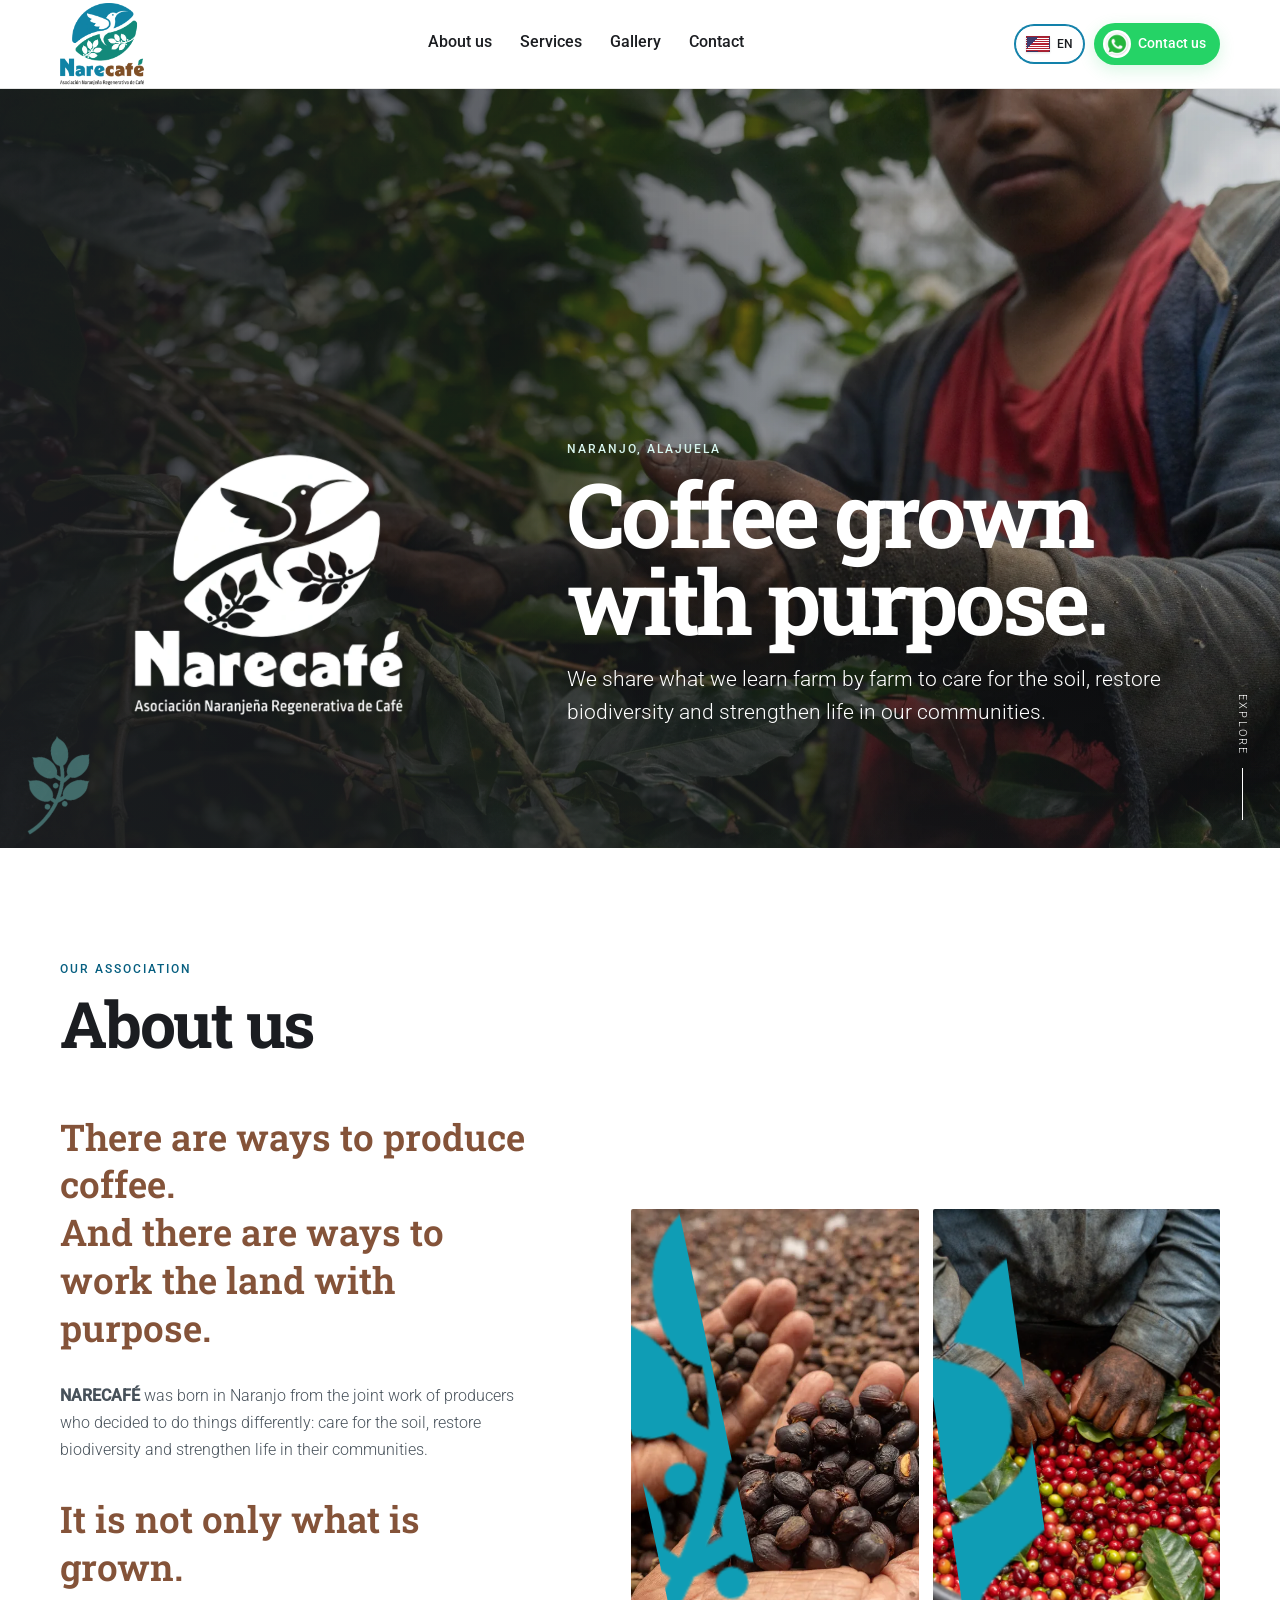
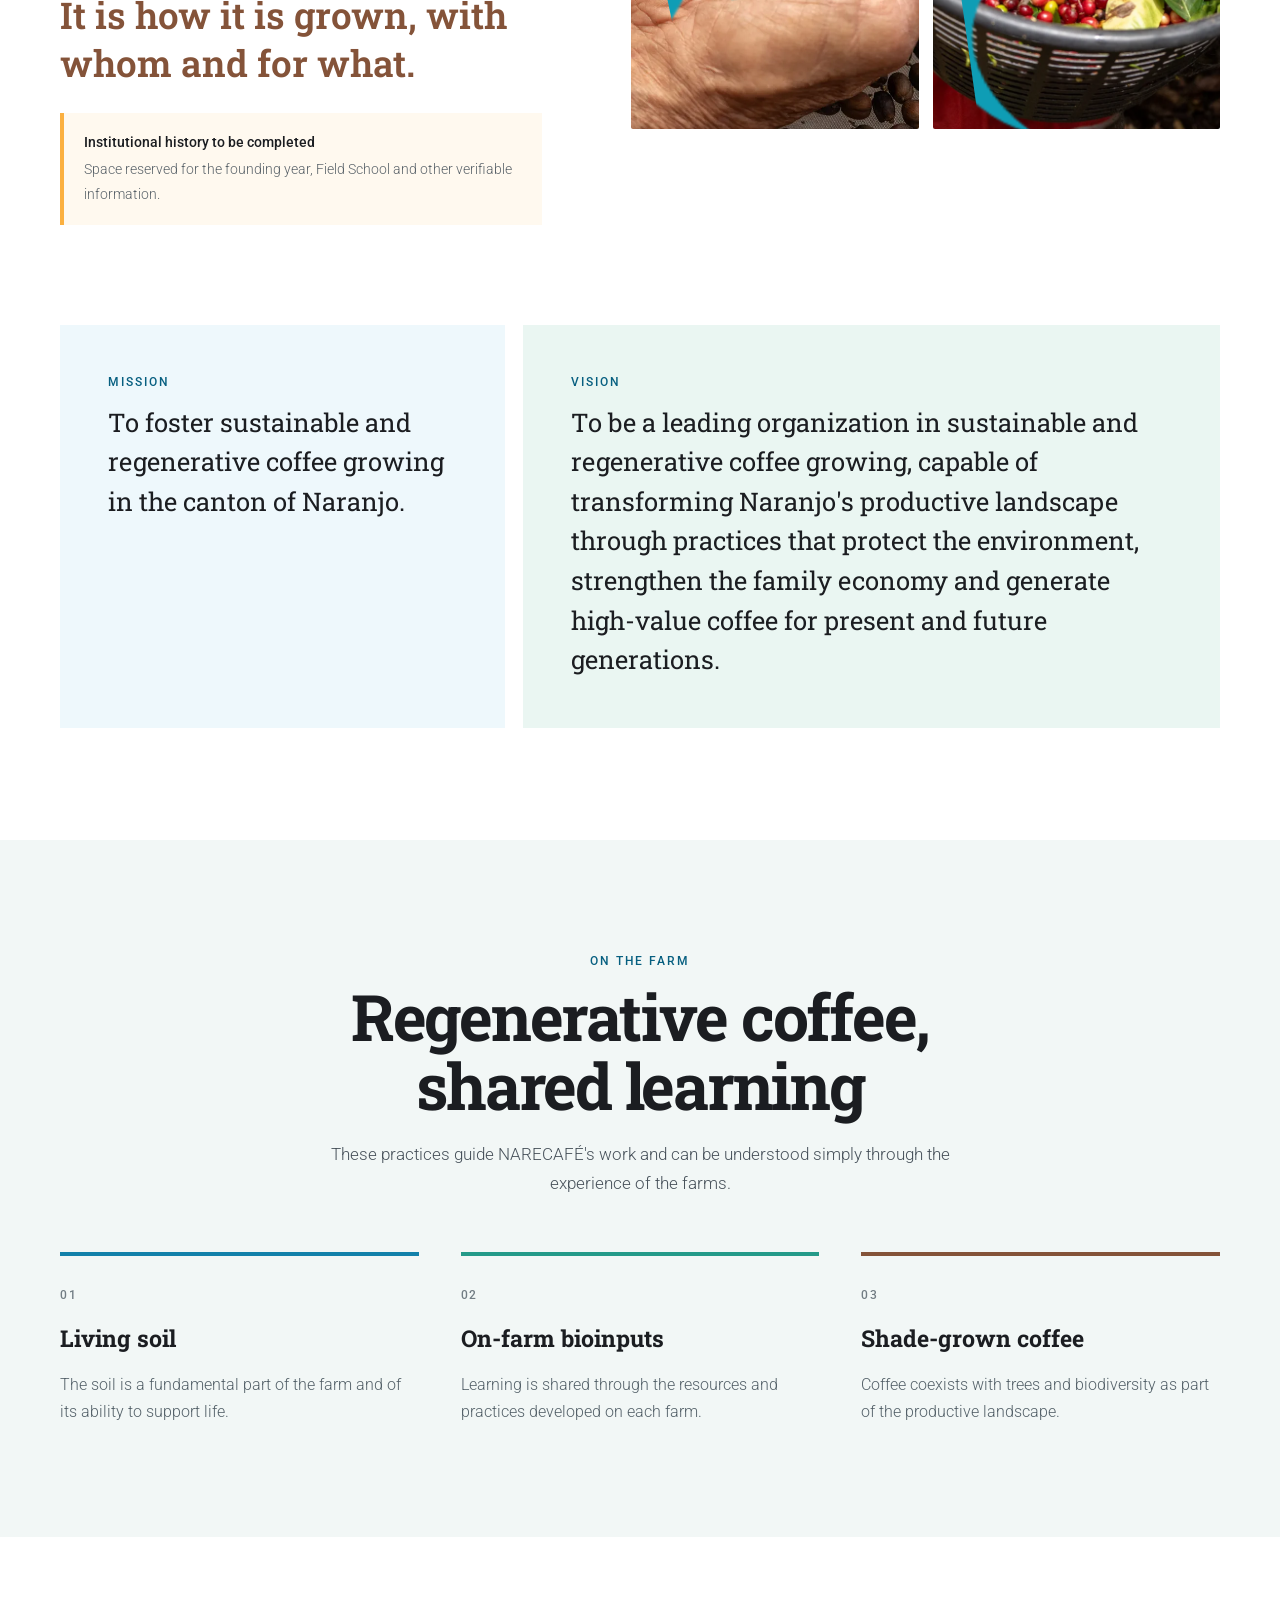
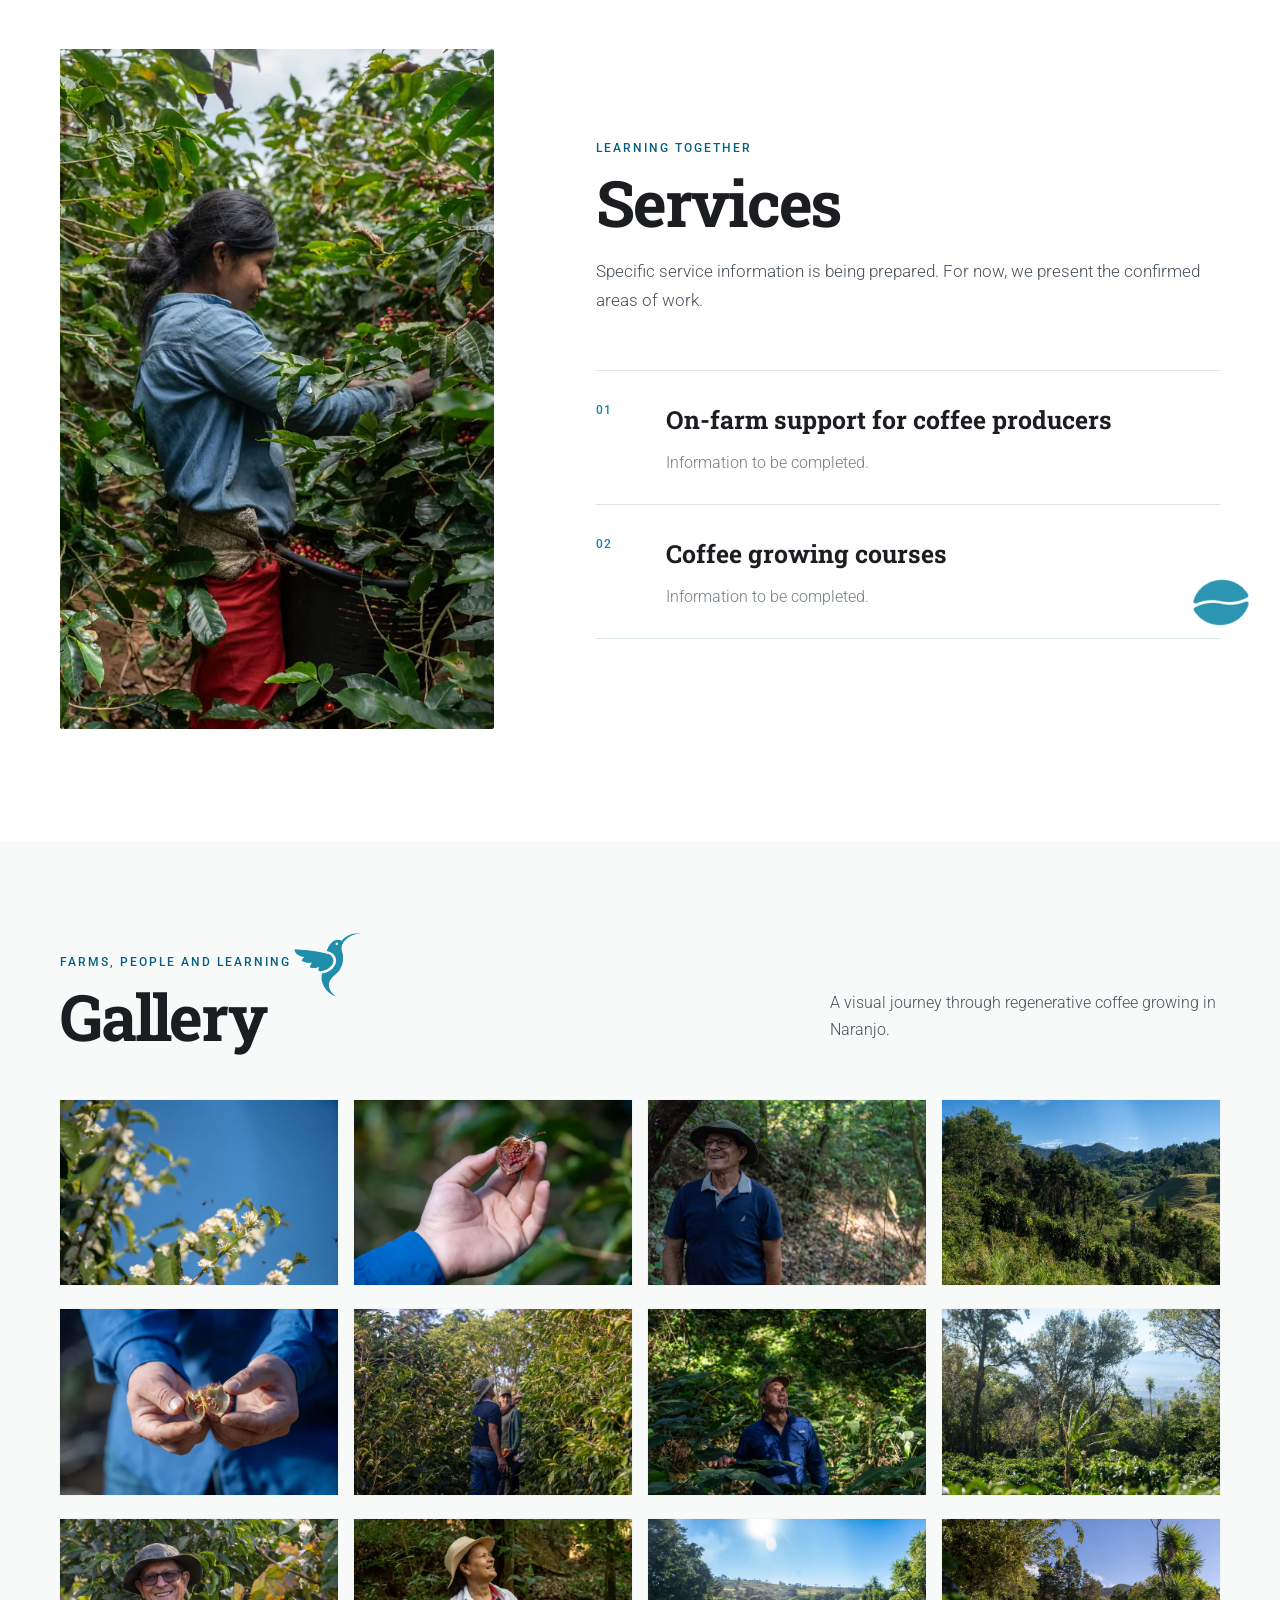
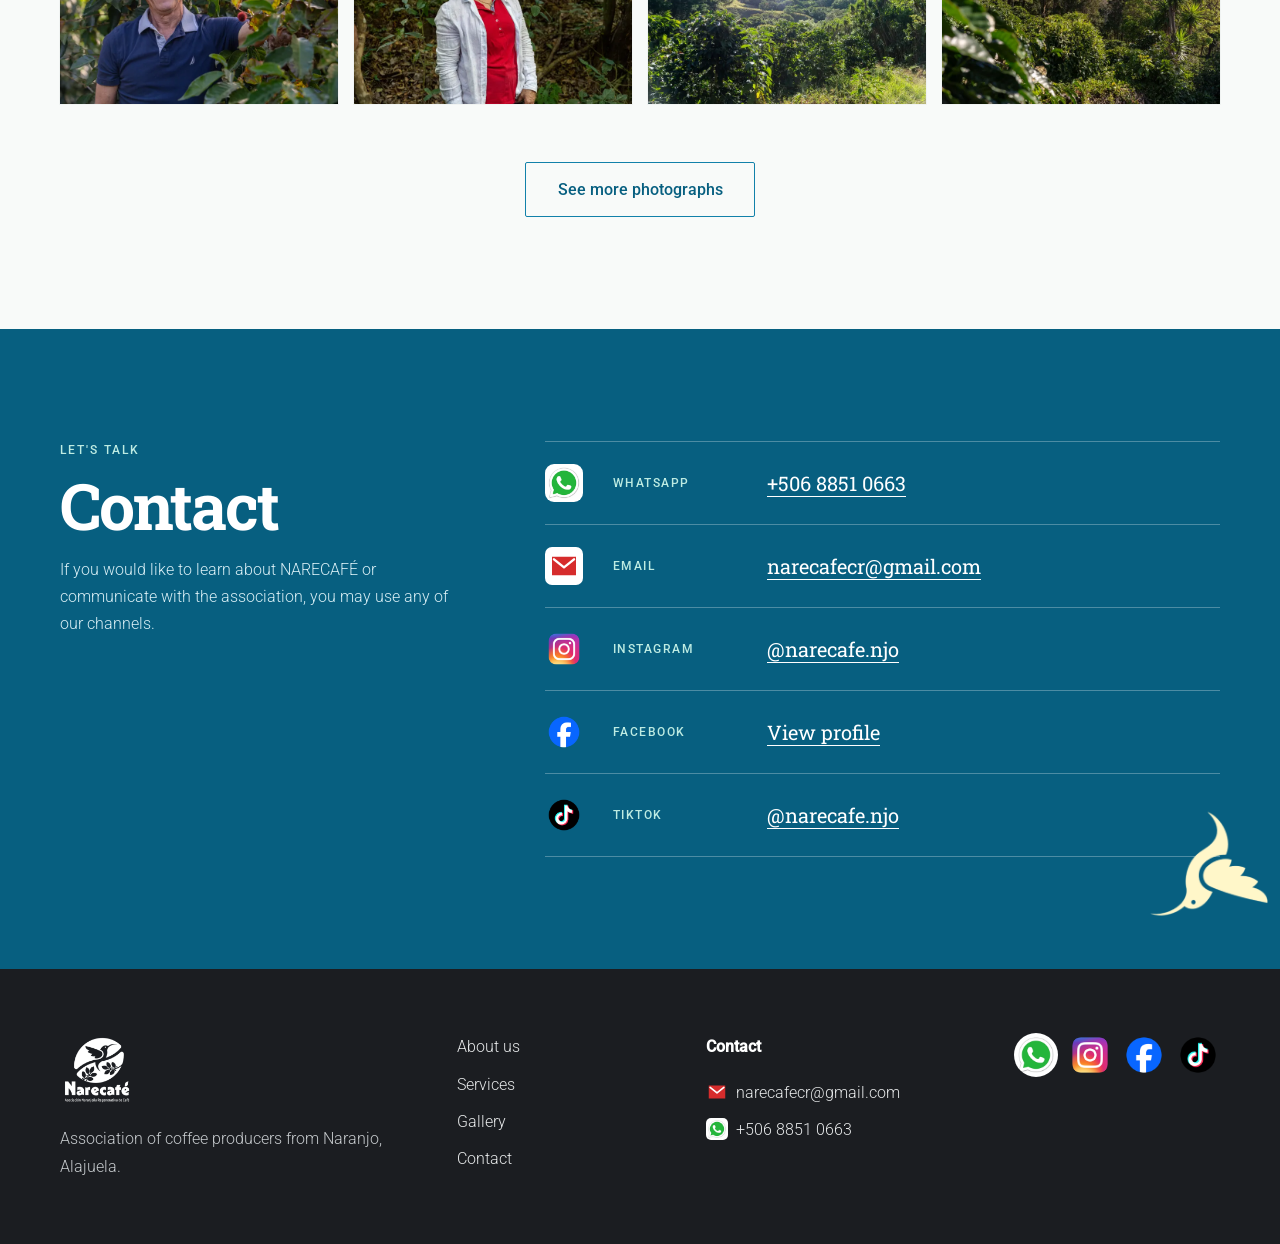
==== index.html @ b26a3c67 "Refine brand motifs and section alignment Co-authored-by: Copilot <223556219+Copilot@users.noreply.g" ====
<!doctype html>
<html lang="es">
<head>
  <meta charset="utf-8">
  <meta name="viewport" content="width=device-width, initial-scale=1">
  <title>NARECAFÉ: Caficultura Regenerativa</title>
  <meta name="description" content="NARECAFÉ reúne a productoras y productores de café de Naranjo para fomentar una caficultura sostenible y regenerativa.">
  <meta name="theme-color" content="#1281aa">
  <meta name="color-scheme" content="light">
  <link rel="canonical" href="https://narecafe.org/">
  <link rel="alternate" hreflang="es" href="https://narecafe.org/">
  <link rel="alternate" hreflang="en" href="https://narecafe.org/en/">
  <link rel="alternate" hreflang="x-default" href="https://narecafe.org/">
  <meta property="og:type" content="website">
  <meta property="og:locale" content="es_CR">
  <meta property="og:site_name" content="NARECAFÉ">
  <meta property="og:title" content="NARECAFÉ: Caficultura Regenerativa">
  <meta property="og:description" content="Asociación de productoras y productores de café de Naranjo, Alajuela.">
  <meta property="og:url" content="https://narecafe.org/">
  <meta property="og:image" content="https://narecafe.org/assets/images/logo-color.webp">
  <meta name="twitter:card" content="summary_large_image">
  <link rel="icon" type="image/webp" href="assets/icons/favicon.webp">
  <link rel="icon" type="image/png" href="assets/icons/favicon.png">
  <link rel="apple-touch-icon" href="assets/icons/apple-touch-icon.png">
  <link rel="stylesheet" href="index.css">
  <script>document.documentElement.classList.add('js');</script>
  <script src="index.js" defer></script>
</head>
<body>
  <a class="skip-link" href="#contenido">Saltar al contenido</a>

  <header class="site-header">
    <div class="container header-row">
      <a class="brand" href="#inicio" aria-label="NARECAFÉ, ir al inicio">
        <img src="assets/images/logo-color.webp" alt="NARECAFÉ" width="560" height="560">
      </a>

      <nav class="desktop-nav" aria-label="Navegación principal">
        <a href="#sobre-nosotros">Sobre nosotros</a>
        <a href="#servicios">Servicios</a>
        <a href="#galeria">Galería</a>
        <a href="#contacto">Contacto</a>
      </nav>

      <div class="header-actions">
        <button class="language-switch" id="language-toggle" type="button" aria-label="Cambiar a English">
          <span class="flag flag-cr" aria-hidden="true"></span>
          <span class="language-name">ES</span>
        </button>
        <a class="header-whatsapp" href="https://wa.me/50688510663" target="_blank" rel="noreferrer" aria-label="Contáctenos por WhatsApp">
          <img src="assets/icons/whatsapp_logo.png" alt="" width="128" height="128">
          <span>Contáctenos</span>
        </a>
      </div>

      <button class="menu-toggle" type="button" aria-expanded="false" aria-controls="mobile-menu" aria-label="Abrir menú">
        <span></span><span></span><span></span>
      </button>
    </div>
  </header>

  <div class="menu-backdrop" data-menu-close hidden></div>
  <aside class="mobile-menu" id="mobile-menu" aria-label="Menú móvil" aria-hidden="true">
    <div class="mobile-menu-head">
      <img src="assets/images/logo-color.webp" alt="NARECAFÉ" width="560" height="560">
      <button type="button" class="icon-button" data-menu-close aria-label="Cerrar menú">×</button>
    </div>
    <nav aria-label="Navegación móvil">
      <a href="#inicio">Inicio</a>
      <a href="#sobre-nosotros">Sobre nosotros</a>
      <a href="#servicios">Servicios</a>
      <a href="#galeria">Galería</a>
      <a href="#contacto">Contacto</a>
    </nav>
    <div class="mobile-languages">
      <p>Idioma</p>
      <a href="./" data-language="es" aria-current="page"><span class="flag flag-cr" aria-hidden="true"></span>Español</a>
      <a href="en/" data-language="en"><span class="flag flag-us" aria-hidden="true"></span>English</a>
    </div>
  </aside>

  <main id="contenido">
    <section class="hero" id="inicio" aria-labelledby="titulo-inicio">
      <img class="hero-photo" src="assets/images/hero.webp" alt="Personas reunidas alrededor de la cosecha de café en Naranjo" width="2000" height="1333" fetchpriority="high">
      <div class="hero-shade"></div>
      <img class="hero-motif hero-motif-left" src="assets/graphics/ramita.webp" alt="" aria-hidden="true">
      <div class="container hero-content">
        <img class="hero-logo reveal" src="assets/images/logo-mark.webp" alt="" width="560" height="560">
        <div class="hero-copy reveal reveal-delay">
          <p class="eyebrow">Naranjo, Alajuela</p>
          <h1 id="titulo-inicio">Caficultura con propósito.</h1>
          <p class="hero-lead">Compartimos aprendizajes finca por finca para cuidar el suelo, recuperar la biodiversidad y fortalecer la vida en nuestras comunidades.</p>
        </div>
      </div>
      <span class="scroll-cue" aria-hidden="true">Continúe</span>
    </section>

    <section class="section intro-section" id="sobre-nosotros" aria-labelledby="titulo-nosotros">
      <div class="container">
        <div class="section-heading reveal">
          <p class="eyebrow">Nuestra asociación</p>
          <h2 id="titulo-nosotros">Sobre nosotros</h2>
        </div>

        <div class="story-grid">
          <div class="story-copy reveal">
            <p class="statement">Hay formas de producir café.<br>Y hay formas de trabajar la tierra con propósito.</p>
            <p><strong>NARECAFÉ</strong> nace en Naranjo, desde el trabajo conjunto de productores que decidieron hacer las cosas diferente: cuidar el suelo, recuperar la biodiversidad y fortalecer la vida en sus comunidades.</p>
            <p class="statement statement-small">No es solo lo que se cultiva.<br>Es cómo se cultiva, con quién y para qué.</p>
            <div class="prototype-note">
              <strong>Historia institucional por completar</strong>
              <span>Espacio reservado para el año de creación, la Escuela de Campo y otros datos verificables.</span>
            </div>
          </div>

          <div class="story-images reveal">
            <figure class="section-photo">
              <img src="assets/images/sobre-nosotros.webp" alt="Fincas cafetaleras entre el paisaje verde de Naranjo" width="1200" height="800" loading="lazy">
              <img class="story-motif story-motif-ramita" src="assets/graphics/ramita.webp" alt="" aria-hidden="true">
            </figure>
            <figure class="section-photo story-photo-secondary">
              <img src="assets/images/sobre-nosotros-604.webp" alt="Paisaje cafetalero y comunidad de Naranjo" width="1600" height="1067" loading="lazy">
              <img class="story-motif story-motif-hummingbird" src="assets/graphics/colibri.webp" alt="" aria-hidden="true">
            </figure>
          </div>
        </div>

        <div class="purpose-grid">
          <article class="purpose-card reveal">
            <p class="eyebrow">Misión</p>
            <h3>Fomentar una caficultura sostenible y regenerativa en el cantón de Naranjo.</h3>
          </article>
          <article class="purpose-card purpose-card-green reveal reveal-delay">
            <p class="eyebrow">Visión</p>
            <h3>Ser una organización líder en la caficultura sostenible y regenerativa, capaz de transformar el paisaje productivo de Naranjo mediante prácticas que protejan el ambiente, fortalezcan la economía familiar y generen un café de alto valor para las generaciones presentes y futuras.</h3>
          </article>
        </div>
      </div>
    </section>

    <section class="practices section" aria-labelledby="titulo-practicas">
      <div class="container">
        <div class="section-heading centered reveal">
          <p class="eyebrow">En la finca</p>
          <h2 id="titulo-practicas">Café regenerativo, aprendizaje compartido</h2>
          <p>Estas prácticas orientan el trabajo de NARECAFÉ y pueden conocerse con sencillez, desde la experiencia de las fincas.</p>
        </div>
        <div class="practice-grid">
          <article class="practice reveal">
            <span class="practice-number">01</span>
            <h3>Suelo vivo</h3>
            <p>El suelo es parte fundamental de la finca y de su capacidad para sostener vida.</p>
          </article>
          <article class="practice reveal reveal-delay">
            <span class="practice-number">02</span>
            <h3>Bioinsumos de la finca</h3>
            <p>El aprendizaje se comparte desde los recursos y las prácticas que se construyen en cada finca.</p>
          </article>
          <article class="practice reveal reveal-delay-2">
            <span class="practice-number">03</span>
            <h3>Café bajo sombra</h3>
            <p>El café convive con árboles y biodiversidad como parte del paisaje productivo.</p>
          </article>
        </div>
      </div>
    </section>

    <section class="section services-section" id="servicios" aria-labelledby="titulo-servicios">
      <div class="container services-grid">
        <figure class="section-photo services-photo reveal">
          <img src="assets/images/servicios.webp" alt="Productores trabajando y aprendiendo en una finca de café" width="1200" height="1600" loading="lazy">
        </figure>

        <div class="services-content">
          <div class="section-heading reveal">
            <p class="eyebrow">Aprendizaje en comunidad</p>
            <h2 id="titulo-servicios">Servicios</h2>
            <p>Los contenidos específicos están en preparación. Por ahora presentamos las áreas confirmadas de trabajo.</p>
          </div>
          <div class="service-list">
            <article class="service reveal">
              <span>01</span>
              <div>
                <h3>Acompañamiento al productor en la finca</h3>
                <p>Información por completar.</p>
              </div>
            </article>
            <article class="service reveal reveal-delay">
              <span>02</span>
              <div>
                <h3>Cursos de caficultura</h3>
                <p>Información por completar.</p>
              </div>
              <img class="service-motif" src="assets/graphics/grano_cafe.webp" alt="" aria-hidden="true">
            </article>
          </div>
        </div>
      </div>
    </section>

    <section class="section gallery-section" id="galeria" aria-labelledby="titulo-galeria">
      <div class="container">
        <div class="gallery-heading reveal">
          <div>
            <img class="gallery-motif" src="assets/graphics/colibri.webp" alt="" aria-hidden="true">
            <p class="eyebrow">Fincas, personas y aprendizajes</p>
            <h2 id="titulo-galeria">Galería</h2>
          </div>
          <p>Un recorrido visual por la caficultura regenerativa de Naranjo.</p>
        </div>
        <ul class="gallery-grid" id="gallery-grid" aria-live="polite"></ul>
        <div class="gallery-actions">
          <button class="secondary-button" id="gallery-more" type="button" aria-expanded="false">Ver más fotografías</button>
        </div>
      </div>
    </section>

    <section class="section contact-section" id="contacto" aria-labelledby="titulo-contacto">
      <div class="container contact-grid">
        <div class="contact-intro reveal">
          <p class="eyebrow">Conversamos</p>
          <h2 id="titulo-contacto">Contacto</h2>
          <p>Si desea conocer a NARECAFÉ o comunicarse con la asociación, puede usar cualquiera de nuestros canales.</p>
        </div>

        <ul class="contact-list reveal">
          <li><img class="contact-icon" src="assets/icons/whatsapp_logo.png" alt="" width="128" height="128"><span>WhatsApp</span><a href="https://wa.me/50688510663" target="_blank" rel="noreferrer">+506 8851 0663</a></li>
          <li><svg class="contact-icon mail-icon" viewBox="0 0 24 24" aria-hidden="true"><path d="M3 5h18v14H3z" fill="#d62c2c"/><path d="m4.5 7 7.5 6 7.5-6" fill="none" stroke="#fff" stroke-width="1.8" stroke-linecap="round" stroke-linejoin="round"/></svg><span>Correo</span><a href="mailto:narecafecr@gmail.com">narecafecr@gmail.com</a></li>
          <li><img class="contact-icon" src="assets/icons/instagram_logo.png" alt="" width="128" height="128"><span>Instagram</span><a href="https://instagram.com/narecafe.njo" target="_blank" rel="noreferrer">@narecafe.njo</a></li>
          <li><img class="contact-icon" src="assets/icons/facebook_logo.png" alt="" width="128" height="128"><span>Facebook</span><a href="https://www.facebook.com/profile.php?id=61596400772446" target="_blank" rel="noreferrer">Ver perfil</a></li>
          <li><img class="contact-icon" src="assets/icons/tiktok_logo.png" alt="" width="128" height="128"><span>TikTok</span><a href="https://www.tiktok.com/@narecafe.njo" target="_blank" rel="noreferrer">@narecafe.njo</a></li>
          <img class="contact-motif" src="assets/graphics/colibri.webp" alt="" aria-hidden="true">
        </ul>
      </div>
    </section>
  </main>

  <footer class="site-footer">
    <div class="container footer-grid">
      <div class="footer-brand">
        <img src="assets/images/logo-mark.webp" alt="NARECAFÉ" width="560" height="560" loading="lazy">
        <p>Asociación de productoras y productores de café de Naranjo, Alajuela.</p>
      </div>
      <nav aria-label="Navegación del pie">
        <a href="#sobre-nosotros">Sobre nosotros</a>
        <a href="#servicios">Servicios</a>
        <a href="#galeria">Galería</a>
        <a href="#contacto">Contacto</a>
      </nav>
      <div class="footer-contact">
        <p><strong>Contacto</strong></p>
        <a href="mailto:narecafecr@gmail.com"><svg class="footer-mail-icon" viewBox="0 0 24 24" aria-hidden="true"><path d="M3 5h18v14H3z" fill="#d62c2c"/><path d="m4.5 7 7.5 6 7.5-6" fill="none" stroke="#fff" stroke-width="1.8" stroke-linecap="round" stroke-linejoin="round"/></svg>narecafecr@gmail.com</a>
        <a href="https://wa.me/50688510663" target="_blank" rel="noreferrer"><img class="footer-contact-icon" src="assets/icons/whatsapp_logo.png" alt="">+506 8851 0663</a>
      </div>
      <div class="social-links">
        <a href="https://wa.me/50688510663" target="_blank" rel="noreferrer" aria-label="WhatsApp"><img src="assets/icons/whatsapp_logo.png" alt=""></a>
        <a href="https://instagram.com/narecafe.njo" target="_blank" rel="noreferrer" aria-label="Instagram"><img src="assets/icons/instagram_logo.png" alt=""></a>
        <a href="https://www.facebook.com/profile.php?id=61596400772446" target="_blank" rel="noreferrer" aria-label="Facebook"><img src="assets/icons/facebook_logo.png" alt=""></a>
        <a href="https://www.tiktok.com/@narecafe.njo" target="_blank" rel="noreferrer" aria-label="TikTok"><img src="assets/icons/tiktok_logo.png" alt=""></a>
      </div>
    </div>
  </footer>

  <dialog class="image-dialog" id="image-dialog" aria-label="Detalle de la imagen">
    <div class="dialog-shell">
      <div class="dialog-toolbar">
        <p id="image-counter" aria-live="polite"></p>
        <button class="dialog-close" type="button" data-dialog-close>Volver a la galería <span aria-hidden="true">×</span></button>
      </div>
      <div class="dialog-stage">
        <button class="dialog-arrow" type="button" data-previous aria-label="Imagen anterior">‹</button>
        <img id="dialog-image" src="assets/images/foto-01.webp" alt="">
        <button class="dialog-arrow" type="button" data-next aria-label="Imagen siguiente">›</button>
      </div>
      <div class="dialog-thumbnails" id="dialog-thumbnails"></div>
    </div>
  </dialog>
</body>
</html>
---- index.css ----
@font-face {
  font-family: "Roboto";
  src: url("assets/fonts/Roboto-Light.ttf") format("truetype");
  font-style: normal;
  font-weight: 300;
  font-display: swap;
}

@font-face {
  font-family: "Roboto";
  src: url("assets/fonts/Roboto-Regular.ttf") format("truetype");
  font-style: normal;
  font-weight: 400;
  font-display: swap;
}

@font-face {
  font-family: "Roboto";
  src: url("assets/fonts/Roboto-Medium.ttf") format("truetype");
  font-style: normal;
  font-weight: 500;
  font-display: swap;
}

@font-face {
  font-family: "Roboto Slab";
  src: url("assets/fonts/RobotoSlab-Regular.ttf") format("truetype");
  font-style: normal;
  font-weight: 400;
  font-display: swap;
}

@font-face {
  font-family: "Roboto Slab";
  src: url("assets/fonts/RobotoSlab-SemiBold.ttf") format("truetype");
  font-style: normal;
  font-weight: 600;
  font-display: swap;
}

@font-face {
  font-family: "Roboto Slab";
  src: url("assets/fonts/RobotoSlab-Bold.ttf") format("truetype");
  font-style: normal;
  font-weight: 700;
  font-display: swap;
}

:root {
  --blue: #1281aa;
  --blue-dark: #075f80;
  --green: #249a89;
  --yellow: #fbb040;
  --brown: #845339;
  --ink: #1b1d21;
  --muted: #727d84;
  --paper: #fff;
  --soft: #f2f7f6;
  --line: #dbe5e4;
  --container: min(1160px, calc(100% - 40px));
  --serif: "Roboto Slab", Georgia, serif;
  --sans: "Roboto", Arial, sans-serif;
  --shadow: 0 18px 50px rgb(27 29 33 / 0.12);
}

*,
*::before,
*::after {
  box-sizing: border-box;
}

html {
  scroll-behavior: smooth;
  scroll-padding-top: 88px;
}

body {
  margin: 0;
  padding-top: 88px;
  color: var(--ink);
  background: var(--paper);
  font-family: var(--sans);
  font-size: 1rem;
  font-weight: 300;
  line-height: 1.7;
  -webkit-font-smoothing: antialiased;
}

body.menu-open,
body.dialog-open {
  overflow: hidden;
}

img {
  display: block;
  max-width: 100%;
}

button,
a {
  -webkit-tap-highlight-color: transparent;
}

a {
  color: inherit;
  text-decoration-thickness: 1px;
  text-underline-offset: 0.25em;
}

button {
  color: inherit;
  font: inherit;
}

button,
[role="button"],
a {
  touch-action: manipulation;
}

:focus-visible {
  outline: 3px solid var(--yellow);
  outline-offset: 4px;
}

[hidden] {
  display: none !important;
}

.container {
  width: var(--container);
  margin-inline: auto;
}

.skip-link {
  position: fixed;
  top: 12px;
  left: 12px;
  z-index: 100;
  padding: 10px 16px;
  color: #fff;
  background: var(--ink);
  transform: translateY(-180%);
  transition: transform 160ms ease;
}

.skip-link:focus {
  transform: translateY(0);
}

.site-header {
  position: fixed;
  top: 0;
  right: 0;
  left: 0;
  z-index: 20;
  border-bottom: 1px solid rgb(27 29 33 / 0.08);
  background: rgb(255 255 255 / 0.96);
  transition: transform 260ms cubic-bezier(0.22, 1, 0.36, 1), box-shadow 260ms ease;
}

.site-header.header-hidden {
  transform: translateY(-105%);
}

.header-row {
  display: grid;
  grid-template-columns: 96px minmax(0, 1fr) auto;
  min-height: 88px;
  align-items: center;
}

.header-actions {
  display: flex;
  align-items: center;
  justify-self: end;
  gap: 10px;
}

.header-whatsapp {
  display: inline-flex;
  min-height: 42px;
  padding: 7px 14px 7px 9px;
  border-radius: 999px;
  align-items: center;
  gap: 7px;
  color: #fff;
  background: #25d366;
  font-size: 0.86rem;
  font-weight: 500;
  line-height: 1;
  text-decoration: none;
  box-shadow: 0 5px 16px rgb(37 211 102 / 0.18);
  transition: background 180ms ease, transform 180ms ease;
}

.header-whatsapp img {
  width: 28px;
  height: 28px;
  border-radius: 50%;
  object-fit: contain;
}

.brand {
  display: inline-flex;
  flex: 0 0 auto;
  align-items: center;
}

.brand img {
  width: 84px;
  height: 84px;
  object-fit: contain;
}

.desktop-nav {
  display: flex;
  justify-self: center;
  align-items: center;
  gap: 28px;
}

.desktop-nav a {
  font-weight: 500;
  text-decoration: none;
}

.desktop-nav a::after {
  display: block;
  width: 0;
  height: 2px;
  margin-top: 2px;
  background: var(--green);
  content: "";
  transition: width 180ms ease;
}

.language-switch {
  position: relative;
  justify-self: end;
  display: inline-flex;
  min-height: 38px;
  padding: 6px 10px;
  border: 1px solid var(--line);
  border-color: var(--blue);
  border-radius: 999px;
  align-items: center;
  gap: 7px;
  background: #fff;
  font-size: 0.78rem;
  font-weight: 500;
  cursor: pointer;
  box-shadow: 0 0 0 1px var(--blue);
}

.flag {
  display: inline-block;
  width: 24px;
  height: 16px;
  flex: 0 0 auto;
  border: 1px solid rgb(27 29 33 / 0.12);
  box-shadow: 0 1px 2px rgb(27 29 33 / 0.12);
}

.flag-cr {
  background:
    linear-gradient(to bottom,
      #002b7f 0 16.66%,
      #fff 16.66% 33.32%,
      #ce1126 33.32% 66.65%,
      #fff 66.65% 83.32%,
      #002b7f 83.32% 100%);
}

.flag-us {
  background:
    linear-gradient(135deg, #3c3b6e 0 32%, transparent 32%),
    repeating-linear-gradient(to bottom,
      #b22234 0 7.69%,
      #fff 7.69% 15.38%);
}

.menu-toggle {
  display: none;
  width: 46px;
  height: 42px;
  padding: 10px;
  border: 0;
  background: transparent;
  cursor: pointer;
}

.menu-toggle span {
  display: block;
  height: 2px;
  margin: 5px 0;
  background: var(--ink);
}

.menu-backdrop {
  position: fixed;
  z-index: 39;
  inset: 0;
  background: rgb(27 29 33 / 0.5);
}

.mobile-menu {
  position: fixed;
  z-index: 40;
  top: 0;
  right: 0;
  width: min(88vw, 390px);
  height: 100dvh;
  padding: 24px;
  background: #fff;
  box-shadow: -20px 0 50px rgb(27 29 33 / 0.2);
  overflow-y: auto;
  visibility: hidden;
  transform: translateX(105%);
  transition: transform 220ms ease, visibility 220ms;
}

.mobile-menu.open {
  visibility: visible;
  transform: translateX(0);
}

.mobile-menu-head {
  display: flex;
  align-items: center;
  justify-content: space-between;
}

.mobile-menu-head img {
  width: 56px;
  height: 56px;
}

.icon-button {
  width: 44px;
  height: 44px;
  border: 1px solid var(--line);
  border-radius: 50%;
  background: #fff;
  font-size: 1.8rem;
  line-height: 1;
  cursor: pointer;
}

.mobile-menu nav {
  display: grid;
  margin: 44px 0 36px;
}

.mobile-menu nav a {
  padding: 15px 0;
  border-bottom: 1px solid var(--line);
  font-family: var(--serif);
  font-size: 1.25rem;
  font-weight: 600;
  text-decoration: none;
}

.mobile-languages {
  display: grid;
  gap: 12px;
}

.mobile-languages p {
  margin: 0;
  color: var(--muted);
  font-size: 0.8rem;
  font-weight: 500;
  letter-spacing: 0.13em;
  text-transform: uppercase;
}

.mobile-languages a {
  display: flex;
  align-items: center;
  gap: 10px;
  text-decoration: none;
}

.hero {
  position: relative;
  display: grid;
  min-height: min(760px, calc(100svh - 88px));
  align-items: end;
  isolation: isolate;
  overflow: hidden;
  background: var(--ink);
}

.hero-photo,
.hero-shade {
  position: absolute;
  z-index: -2;
  inset: 0;
  width: 100%;
  height: 100%;
}

.hero-photo {
  object-fit: cover;
  object-position: 52% 46%;
  transform: scale(1.02);
  animation: hero-settle 900ms ease-out forwards;
}

.hero-shade {
  z-index: -1;
  background:
    linear-gradient(90deg, rgb(27 29 33 / 0.88) 0%, rgb(27 29 33 / 0.56) 47%, rgb(27 29 33 / 0.12) 100%),
    linear-gradient(0deg, rgb(27 29 33 / 0.52), transparent 42%);
}

.hero-motif {
  position: absolute;
  z-index: 1;
  width: clamp(54px, 6vw, 92px);
  height: auto;
  opacity: 0.42;
  pointer-events: none;
  filter: brightness(0) saturate(100%) invert(86%) sepia(18%) saturate(842%)
    hue-rotate(121deg) brightness(92%) contrast(88%);
}

.hero-motif-left {
  bottom: 20px;
  left: 18px;
  transform: rotate(-12deg);
}

.hero-content {
  display: grid;
  grid-template-columns: minmax(260px, 0.78fr) minmax(0, 1.22fr);
  padding-block: 110px;
  align-items: center;
  gap: clamp(42px, 7vw, 90px);
  color: #fff;
}

.hero-logo {
  width: clamp(260px, 24vw, 360px);
  height: clamp(260px, 24vw, 360px);
  object-fit: contain;
  justify-self: center;
  aspect-ratio: 1;
  filter: drop-shadow(0 7px 18px rgb(0 0 0 / 0.18));
}

.hero-copy {
  max-width: 720px;
  justify-self: end;
}

.hero h1 {
  max-width: 780px;
  margin: 10px 0 18px;
  font-family: var(--serif);
  font-size: clamp(3rem, 7vw, 6.4rem);
  line-height: 0.98;
  letter-spacing: -0.045em;
}

.hero-lead {
  max-width: 680px;
  margin: 0;
  font-size: clamp(1.05rem, 2vw, 1.32rem);
  line-height: 1.55;
}

.eyebrow {
  margin: 0 0 12px;
  color: var(--blue-dark);
  font-size: 0.78rem;
  font-weight: 500;
  letter-spacing: 0.16em;
  line-height: 1.4;
  text-transform: uppercase;
}

.hero .eyebrow {
  color: #d8f5ef;
}

.scroll-cue {
  position: absolute;
  right: 28px;
  bottom: 28px;
  color: #fff;
  font-size: 0.7rem;
  letter-spacing: 0.2em;
  text-transform: uppercase;
  writing-mode: vertical-rl;
}

.scroll-cue::after {
  display: inline-block;
  width: 1px;
  height: 52px;
  margin-top: 12px;
  background: #fff;
  content: "";
}

.section {
  padding-block: 112px;
}

.intro-section,
.practices,
.gallery-section,
.contact-section {
  position: relative;
  isolation: isolate;
  overflow: hidden;
}

.section-heading {
  max-width: 780px;
  margin-bottom: 54px;
}

.section-heading.centered {
  margin-inline: auto;
  text-align: center;
}

.section-heading.centered > p:last-child {
  margin-inline: auto;
}

.section-heading h2,
.gallery-heading h2,
.contact-intro h2 {
  margin: 0;
  font-family: var(--serif);
  font-size: clamp(2.35rem, 5vw, 4.8rem);
  line-height: 1.08;
  letter-spacing: -0.035em;
}

.section-heading > p:last-child {
  max-width: 650px;
  margin: 20px 0 0;
  color: #47515a;
  font-size: 1.07rem;
}

.story-grid {
  display: grid;
  grid-template-columns: minmax(0, 0.9fr) minmax(0, 1.1fr);
  align-items: center;
  gap: clamp(44px, 7vw, 90px);
}

.story-images {
  display: grid;
  grid-template-columns: 1fr 1fr;
  gap: 14px;
  align-items: stretch;
}

.story-images .section-photo {
  height: 520px;
}

.story-images .section-photo img {
  min-height: 0;
  height: 100%;
  object-fit: cover;
}

.story-images .section-photo:first-child img {
  object-position: center;
}

.story-images .story-photo-secondary img {
  object-position: center 58%;
}

.story-images .section-photo {
  position: relative;
}

.story-motif {
  position: absolute;
  z-index: 2;
  width: 92px;
  height: auto;
  max-width: 32%;
  pointer-events: none;
  filter: brightness(0) saturate(100%) invert(48%) sepia(86%) saturate(640%)
    hue-rotate(145deg) brightness(86%) contrast(88%);
}

.story-motif-hummingbird {
  top: 10px;
  left: 12px;
  transform: rotate(-8deg);
}

.story-motif-ramita {
  bottom: 8px;
  left: 8px;
  width: 108px;
  transform: rotate(-12deg);
}

.story-copy > p {
  max-width: 600px;
  color: #47515a;
}

.statement {
  margin: 0 0 30px;
  color: var(--brown) !important;
  font-family: var(--serif);
  font-size: clamp(1.55rem, 3vw, 2.3rem);
  font-weight: 600;
  line-height: 1.3;
}

.statement-small {
  margin: 32px 0 26px;
}

.prototype-note {
  display: grid;
  gap: 3px;
  padding: 18px 20px;
  border-left: 4px solid var(--yellow);
  background: #fff9ef;
  font-size: 0.9rem;
}

.prototype-note strong {
  font-weight: 500;
}

.prototype-note span {
  color: #596269;
}

.section-photo {
  margin: 0;
  overflow: hidden;
  border-radius: 2px;
  background: #e4ecea;
}

.section-photo img {
  width: 100%;
  height: 100%;
  min-height: 480px;
  object-fit: cover;
  transition: transform 500ms ease;
}

.purpose-grid {
  display: grid;
  grid-template-columns: 0.78fr 1.22fr;
  margin-top: 100px;
  gap: 18px;
}

.purpose-card {
  padding: clamp(28px, 4vw, 48px);
  background: #eef8fc;
}

.purpose-card-green {
  background: #eaf6f2;
}

.purpose-card h3 {
  margin: 0;
  color: var(--ink);
  font-family: var(--serif);
  font-size: clamp(1.18rem, 2vw, 1.6rem);
  font-weight: 400;
  line-height: 1.55;
}

.practices {
  background: var(--soft);
}

.practice-grid {
  display: grid;
  grid-template-columns: repeat(3, 1fr);
  gap: 42px;
}

.practice {
  padding-top: 24px;
  border-top: 4px solid var(--blue);
}

.practice:nth-child(2) {
  border-color: var(--green);
}

.practice:nth-child(3) {
  border-color: var(--brown);
}

.practice-number {
  color: var(--muted);
  font-size: 0.76rem;
  font-weight: 500;
  letter-spacing: 0.14em;
}

.practice h3 {
  margin: 12px 0;
  font-family: var(--serif);
  font-size: 1.45rem;
}

.practice p {
  margin: 0;
  color: #536068;
}

.services-grid {
  display: grid;
  grid-template-columns: minmax(300px, 0.82fr) minmax(0, 1.18fr);
  align-items: center;
  gap: clamp(54px, 8vw, 110px);
}

.services-photo img {
  min-height: 680px;
}

.service-list {
  display: grid;
}

.service {
  display: grid;
  grid-template-columns: 52px 1fr;
  padding: 28px 0;
  border-top: 1px solid var(--line);
  gap: 18px;
}

.service.reveal-delay {
  position: relative;
}

.service-motif {
  position: absolute;
  right: -28px;
  bottom: 12px;
  width: 54px;
  height: auto;
  opacity: 0.85;
  pointer-events: none;
  transform: rotate(18deg);
}

.service:last-child {
  border-bottom: 1px solid var(--line);
}

.service > span {
  color: var(--blue);
  font-size: 0.78rem;
  font-weight: 500;
  letter-spacing: 0.12em;
}

.service h3 {
  margin: 0 0 8px;
  font-family: var(--serif);
  font-size: clamp(1.2rem, 2vw, 1.55rem);
}

.service p {
  margin: 0;
  color: var(--muted);
}

.gallery-section {
  background: #f8faf9;
}

.gallery-heading {
  display: flex;
  margin-bottom: 48px;
  align-items: end;
  justify-content: space-between;
  gap: 38px;
}

.gallery-heading > div {
  position: relative;
}

.gallery-motif {
  position: absolute;
  top: -16px;
  right: -74px;
  width: 68px;
  height: auto;
  pointer-events: none;
  opacity: 0.9;
  transform: rotate(-8deg);
}

.gallery-heading > p {
  max-width: 390px;
  margin: 0 0 8px;
  color: #47515a;
}

.gallery-grid {
  margin: 0;
  padding: 0;
  columns: 4 250px;
  column-gap: 16px;
  list-style: none;
}

.gallery-item {
  display: inline-block;
  width: 100%;
  margin: 0 0 16px;
  break-inside: avoid;
}

.gallery-button {
  display: block;
  width: 100%;
  padding: 0;
  border: 0;
  background: #e6ecea;
  cursor: zoom-in;
  overflow: hidden;
  box-shadow: 0 0 0 1px rgb(27 29 33 / 0.03);
  transition: transform 180ms ease, box-shadow 180ms ease;
}

.gallery-button img {
  width: 100%;
  height: auto;
  background: linear-gradient(100deg, #e4ecea 25%, #f5f8f7 42%, #e4ecea 60%);
  transition: transform 300ms ease;
}

.gallery-button img.loaded {
  background: transparent;
}

.gallery-actions {
  display: flex;
  margin-top: 34px;
  justify-content: center;
}

.secondary-button {
  min-width: 230px;
  min-height: 52px;
  padding: 13px 24px;
  border: 1px solid var(--blue);
  border-radius: 2px;
  color: var(--blue-dark);
  background: transparent;
  font-weight: 500;
  cursor: pointer;
  transition: color 180ms ease, background 180ms ease, transform 180ms ease;
}

.contact-section {
  background: var(--blue-dark);
  color: #fff;
}

.contact-grid {
  display: grid;
  grid-template-columns: minmax(0, 0.75fr) minmax(0, 1.25fr);
  gap: 80px;
}

.contact-intro .eyebrow {
  color: #bdebe2;
}

.contact-intro h2 {
  color: #fff;
}

.contact-intro > p:last-child {
  max-width: 430px;
  color: #d8eef4;
}

.contact-list {
  display: grid;
  position: relative;
  margin: 0;
  padding: 0;
  list-style: none;
}

.contact-motif {
  position: absolute;
  right: -48px;
  bottom: -58px;
  z-index: 2;
  width: 118px;
  height: auto;
  pointer-events: none;
  filter: brightness(0) saturate(100%) invert(94%) sepia(18%) saturate(400%);
  transform: rotate(180deg);
}

.contact-list li {
  display: grid;
  grid-template-columns: 44px 130px 1fr;
  padding: 22px 0;
  border-bottom: 1px solid rgb(255 255 255 / 0.28);
  align-items: center;
  gap: 24px;
}

.contact-icon {
  width: 38px;
  height: 38px;
  object-fit: contain;
  border-radius: 9px;
}

.mail-icon {
  border-radius: 7px;
  background: #fff;
  padding: 3px;
}

.contact-list li:first-child {
  border-top: 1px solid rgb(255 255 255 / 0.28);
}

.contact-list span {
  color: #bdebe2;
  font-size: 0.76rem;
  font-weight: 500;
  letter-spacing: 0.12em;
  text-transform: uppercase;
}

.contact-list a {
  font-family: var(--serif);
  font-size: clamp(1rem, 2vw, 1.25rem);
  overflow-wrap: anywhere;
}

.site-footer {
  padding-block: 64px;
  color: #fff;
  background: var(--ink);
}

.footer-grid {
  display: grid;
  grid-template-columns: 1.2fr 0.7fr 0.9fr auto;
  align-items: start;
  gap: 42px;
}

.footer-brand img {
  width: 74px;
  height: 74px;
  margin-bottom: 18px;
}

.footer-brand p {
  max-width: 330px;
  margin: 0;
  color: #c5c9cc;
}

.footer-grid nav,
.footer-contact {
  display: grid;
  gap: 10px;
}

.footer-grid nav a,
.footer-contact a {
  color: #e6e8e9;
  text-decoration: none;
}

.footer-contact a {
  display: flex;
  align-items: center;
  gap: 8px;
}

.footer-mail-icon,
.footer-contact-icon {
  width: 22px;
  height: 22px;
  flex: 0 0 auto;
  border-radius: 5px;
  object-fit: contain;
}

.footer-contact p {
  margin: 0 0 8px;
}

.social-links {
  display: flex;
  gap: 10px;
}

.social-links a {
  display: grid;
  width: 44px;
  height: 44px;
  place-items: center;
  border-radius: 50%;
  text-decoration: none;
  overflow: hidden;
  transition: transform 180ms ease;
}

.social-links a img {
  width: 44px;
  height: 44px;
  object-fit: cover;
}

.image-dialog {
  width: 100%;
  max-width: none;
  height: 100%;
  max-height: none;
  margin: 0;
  padding: 0;
  border: 0;
  color: #fff;
  background: rgb(27 29 33 / 0.98);
}

.image-dialog::backdrop {
  background: rgb(27 29 33 / 0.88);
}

.dialog-shell {
  display: grid;
  grid-template-rows: auto minmax(0, 1fr) 80px;
  width: 100%;
  height: 100%;
  padding: 20px 28px;
  gap: 16px;
}

.dialog-toolbar {
  display: flex;
  min-height: 44px;
  align-items: center;
  justify-content: space-between;
}

.dialog-toolbar p {
  margin: 0;
  color: #d0d3d4;
}

.dialog-close {
  display: inline-flex;
  min-height: 44px;
  padding: 8px 0 8px 14px;
  border: 0;
  align-items: center;
  gap: 14px;
  color: #fff;
  background: transparent;
  cursor: pointer;
}

.dialog-close span {
  font-size: 2rem;
  line-height: 1;
}

.dialog-stage {
  display: grid;
  min-height: 0;
  grid-template-columns: 52px minmax(0, 1fr) 52px;
  align-items: center;
  gap: 16px;
}

.dialog-stage img {
  width: 100%;
  height: 100%;
  max-height: calc(100vh - 190px);
  object-fit: contain;
}

.dialog-arrow {
  width: 48px;
  height: 48px;
  border: 1px solid #5b6266;
  border-radius: 50%;
  color: #fff;
  background: rgb(255 255 255 / 0.04);
  font-size: 2rem;
  line-height: 1;
  cursor: pointer;
}

.dialog-thumbnails {
  display: flex;
  gap: 8px;
  overflow-x: auto;
  overscroll-behavior-inline: contain;
}

.thumbnail {
  width: 66px;
  height: 66px;
  flex: 0 0 auto;
  padding: 0;
  border: 2px solid transparent;
  background: #30363a;
  cursor: pointer;
  overflow: hidden;
}

.thumbnail[aria-current="true"] {
  border-color: var(--yellow);
}

.thumbnail img {
  width: 100%;
  height: 100%;
  object-fit: cover;
}

.js .reveal {
  opacity: 0;
  transform: translateY(22px);
  transition: opacity 500ms ease, transform 500ms cubic-bezier(0.22, 1, 0.36, 1);
}

.js .reveal-delay {
  transition-delay: 90ms;
}

.js .reveal-delay-2 {
  transition-delay: 180ms;
}

.js .reveal.visible {
  opacity: 1;
  transform: none;
}

@keyframes hero-settle {
  from { transform: scale(1.06); }
  to { transform: scale(1.02); }
}

@media (hover: hover) {
  .desktop-nav a:hover::after {
    width: 100%;
  }

  .header-whatsapp:hover {
    background: #1ebe5b;
    transform: translateY(-1px);
  }

  .gallery-button:hover {
    box-shadow: var(--shadow);
    transform: translateY(-3px);
  }

  .gallery-button:hover img,
  .section-photo:hover img {
    transform: scale(1.025);
  }

  .secondary-button:hover {
    color: #fff;
    background: var(--blue);
    transform: translateY(-2px);
  }

  .footer-grid nav a:hover,
  .footer-contact a:hover {
    color: var(--yellow);
  }

  .social-links a:hover {
    transform: translateY(-2px);
  }
}

@media (max-width: 980px) {
  .desktop-nav {
    display: none;
  }

  .header-actions .language-switch {
    display: none;
  }

  .header-row {
    grid-template-columns: 72px minmax(0, 1fr) auto 46px;
  }

  .header-actions {
    grid-column: 3;
  }

  .menu-toggle {
    display: block;
    grid-column: 4;
    margin-left: 0;
  }

  .hero-content {
    grid-template-columns: 140px minmax(0, 1fr);
    gap: 34px;
  }

  .story-grid,
  .services-grid,
  .contact-grid {
    grid-template-columns: 1fr;
  }

  .story-images {
    max-width: 680px;
  }

  .services-photo {
    max-width: 680px;
  }

  .services-photo img {
    min-height: 560px;
  }

  .purpose-grid {
    grid-template-columns: 1fr;
  }

  .gallery-grid {
    columns: 2 240px;
  }

  .footer-grid {
    grid-template-columns: 1.3fr 0.8fr 1fr;
  }

  .social-links {
    grid-column: 2 / -1;
  }
}

@media (max-width: 660px) {
  :root {
    --container: min(100% - 32px, 1160px);
  }

  html {
    scroll-padding-top: 76px;
  }

  body {
    padding-top: 76px;
  }

  .header-row {
    grid-template-columns: 58px minmax(0, 1fr) auto 46px;
    min-height: 76px;
  }

  .brand img {
    width: 58px;
    height: 58px;
  }

  .language-switch {
    min-height: 36px;
    padding-inline: 8px;
  }

  .header-actions {
    gap: 6px;
  }

  .header-whatsapp {
    min-height: 36px;
    padding: 5px 9px 5px 6px;
    font-size: 0.76rem;
  }

  .header-whatsapp img {
    width: 24px;
    height: 24px;
  }

  .language-name {
    font-size: 0.72rem;
  }

  .hero {
    min-height: calc(100svh - 76px);
    align-items: center;
  }

  .hero-content {
    grid-template-columns: 1fr;
    min-height: calc(100svh - 76px);
    padding-block: 48px;
    align-content: center;
    gap: 20px;
  }

  .hero-logo {
    width: min(62vw, 240px);
    height: min(62vw, 240px);
    justify-self: center;
    margin-bottom: 8px;
  }

  .hero-motif {
    width: 58px;
    opacity: 0.28;
  }

  .hero-motif-left {
    bottom: 12px;
  }

  .hero-copy {
    justify-self: start;
  }

  .hero h1 {
    font-size: clamp(2.8rem, 14vw, 4rem);
  }

  .hero-photo {
    object-position: 56% center;
  }

  .hero-shade {
    background:
      linear-gradient(0deg, rgb(27 29 33 / 0.9), rgb(27 29 33 / 0.15) 80%),
      linear-gradient(90deg, rgb(27 29 33 / 0.35), transparent);
  }

  .scroll-cue {
    display: none;
  }

  .section {
    padding-block: 78px;
  }

  .section-heading,
  .gallery-heading {
    margin-bottom: 38px;
  }

  .story-grid {
    gap: 42px;
  }

  .story-motif-hummingbird {
    width: 58px;
  }

  .story-motif-ramita {
    width: 72px;
  }

  .service-motif {
    right: -8px;
    width: 38px;
  }

  .gallery-motif {
    top: -8px;
    right: -48px;
    width: 48px;
  }

  .contact-motif {
    right: -12px;
    bottom: -42px;
    width: 82px;
  }

  .story-images {
    display: block;
  }

  .story-images .story-photo-secondary {
    display: none;
  }

  .story-images .section-photo {
    height: auto;
  }

  .section-photo img {
    min-height: 360px;
  }

  .purpose-grid {
    margin-top: 58px;
  }

  .practice-grid {
    grid-template-columns: 1fr;
    gap: 34px;
  }

  .gallery-heading {
    display: grid;
  }

  .gallery-grid {
    columns: 2;
    column-gap: 10px;
  }

  .gallery-item {
    margin-bottom: 10px;
  }

  .contact-grid {
    gap: 42px;
  }

  .contact-list li {
    grid-template-columns: 44px 1fr;
    gap: 8px 12px;
  }

  .contact-list li a {
    grid-column: 2;
  }

  .footer-grid {
    grid-template-columns: 0.82fr 1.18fr;
    gap: 20px 28px;
  }

  .site-footer {
    padding-block: 36px;
  }

  .footer-brand {
    grid-column: 1 / -1;
    display: grid;
    grid-template-columns: 54px 1fr;
    align-items: center;
    gap: 14px;
  }

  .footer-brand img {
    width: 54px;
    height: 54px;
    margin: 0;
  }

  .footer-brand p {
    max-width: none;
    font-size: 0.86rem;
    line-height: 1.45;
  }

  .footer-contact {
    grid-column: 2;
    gap: 5px;
    font-size: 0.82rem;
  }

  .footer-grid nav {
    grid-column: 1;
    gap: 5px;
    font-size: 0.82rem;
  }

  .social-links {
    grid-column: 1 / -1;
    gap: 8px;
  }

  .social-links a {
    width: 38px;
    height: 38px;
  }

  .dialog-shell {
    grid-template-rows: auto minmax(0, 1fr) 68px;
    padding: 12px;
  }

  .dialog-toolbar {
    align-items: start;
  }

  .dialog-toolbar p,
  .dialog-close {
    font-size: 0.86rem;
  }

  .dialog-stage {
    grid-template-columns: 36px minmax(0, 1fr) 36px;
    gap: 5px;
  }

  .dialog-arrow {
    width: 36px;
    height: 44px;
    border-radius: 0;
  }

  .dialog-thumbnails {
    gap: 5px;
  }

  .thumbnail {
    width: 56px;
    height: 56px;
  }
}

@media (prefers-reduced-motion: reduce) {
  html {
    scroll-behavior: auto;
  }

  *,
  *::before,
  *::after {
    scroll-behavior: auto !important;
    animation-duration: 0.01ms !important;
    animation-iteration-count: 1 !important;
    transition-duration: 0.01ms !important;
  }

  .js .reveal {
    opacity: 1;
    transform: none;
  }
}
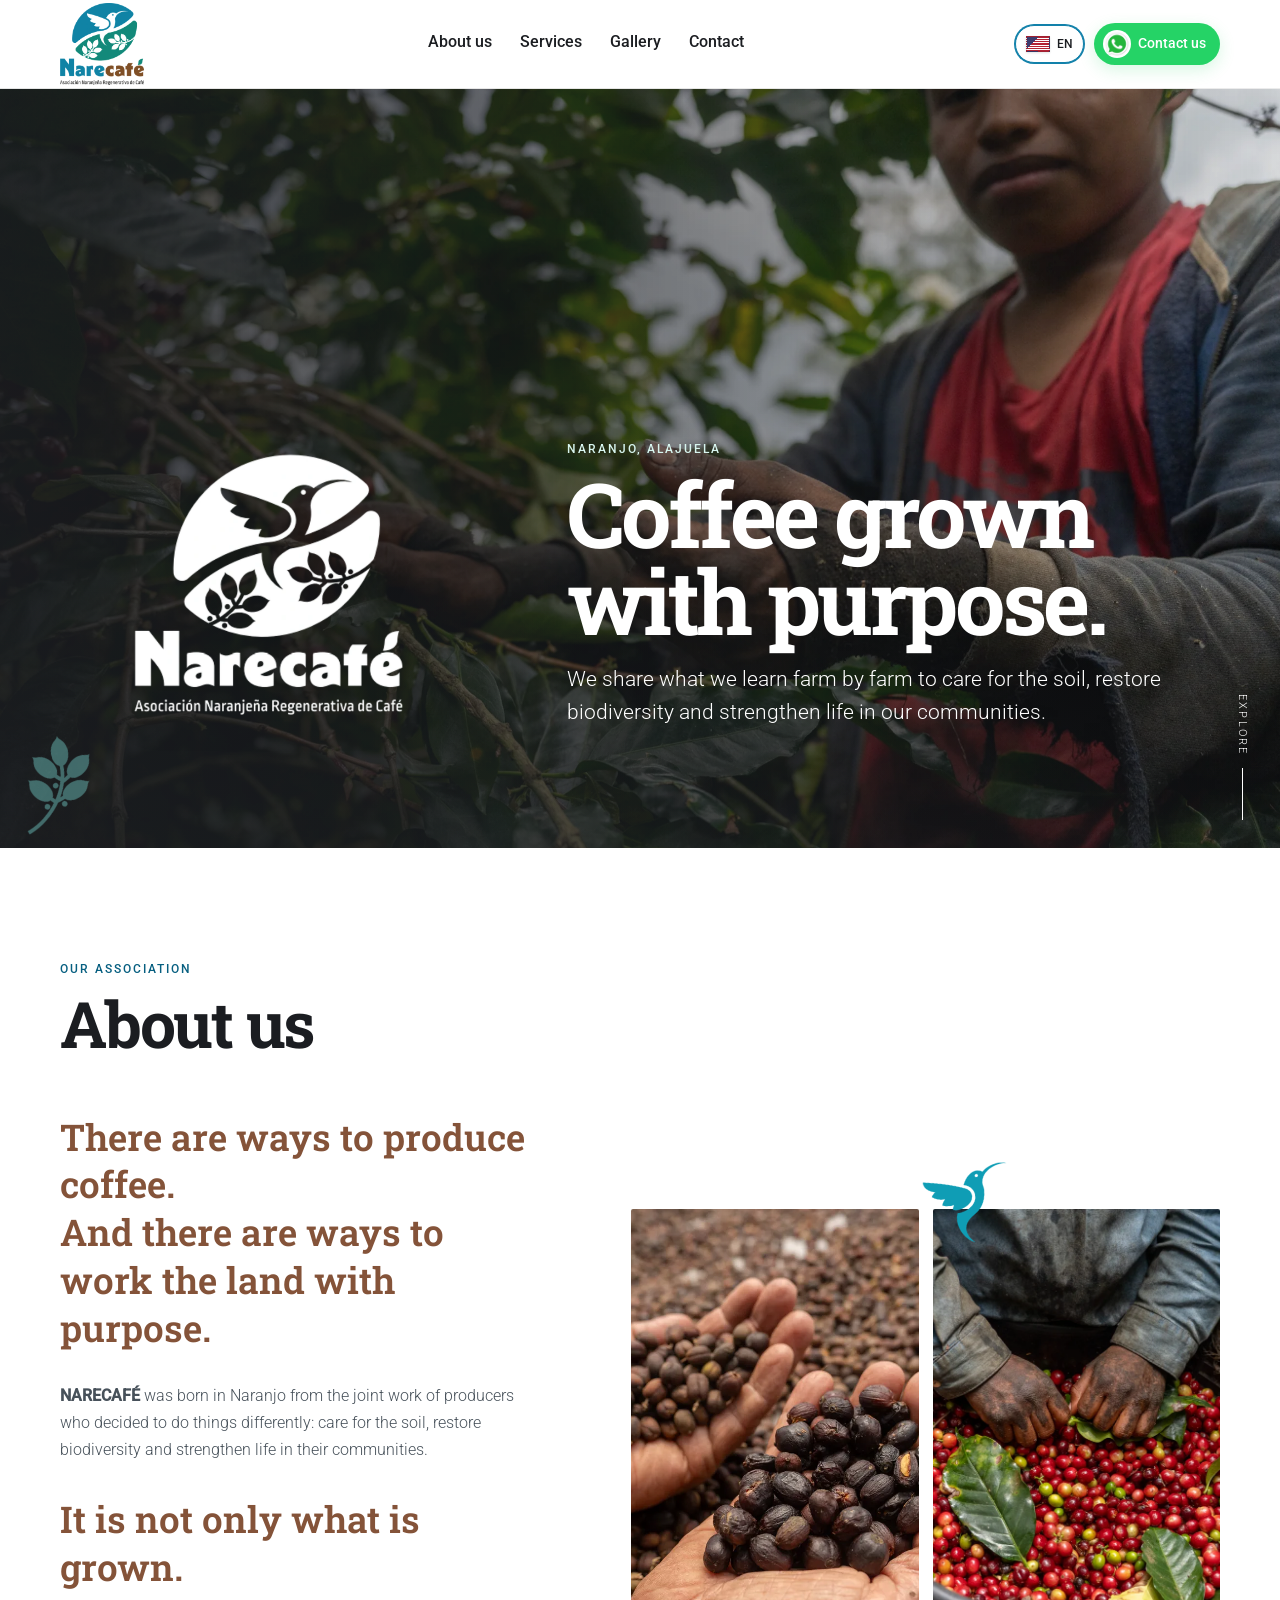
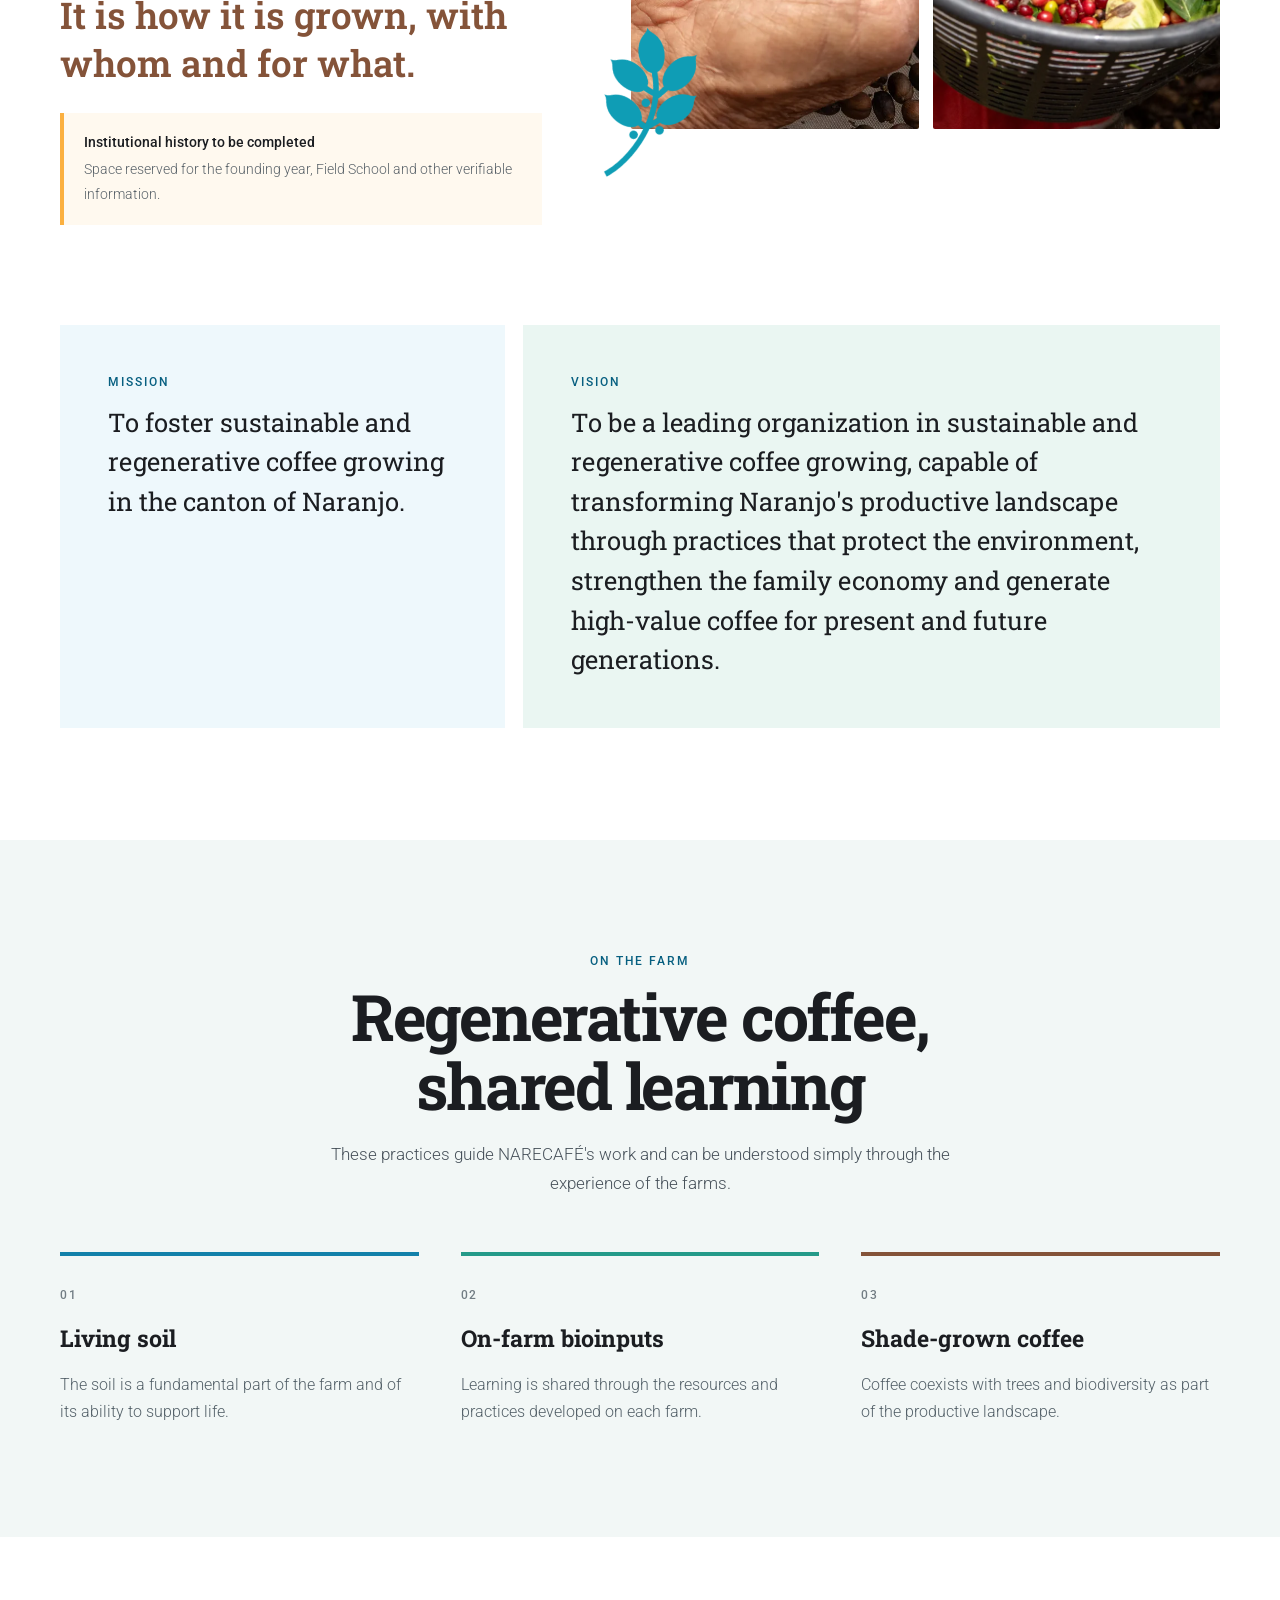
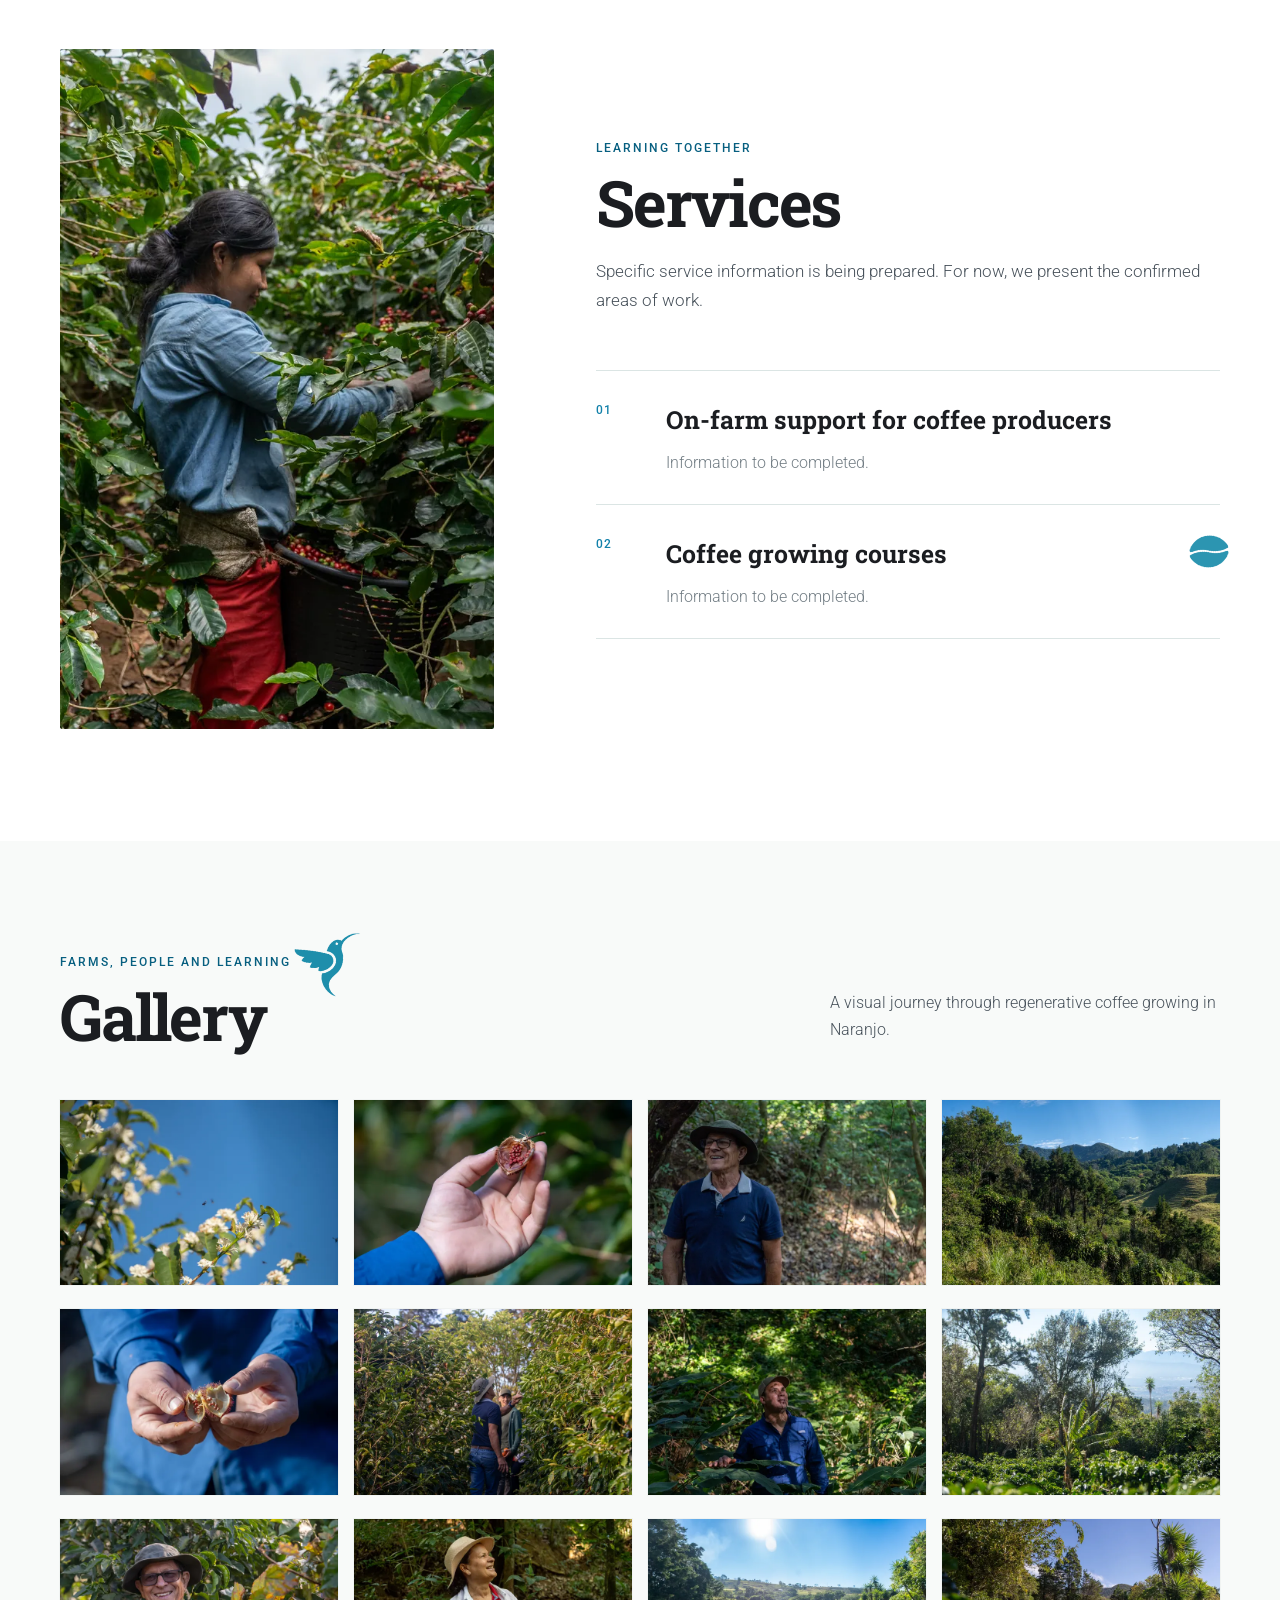
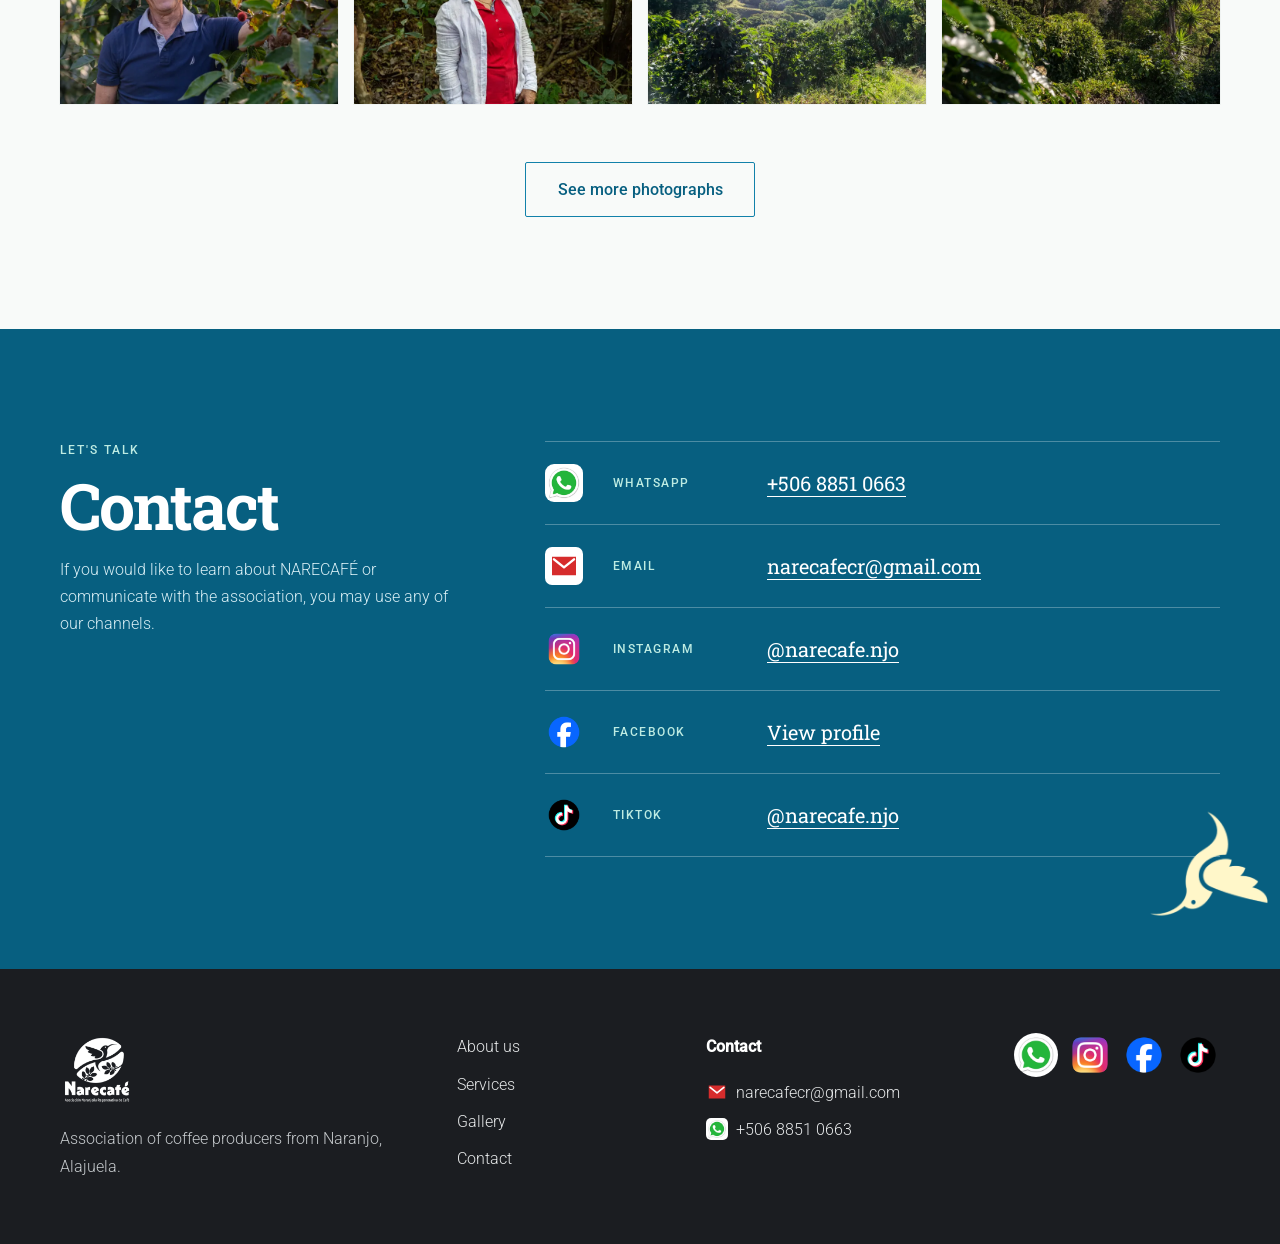
==== commit ad1f0534: "Move story and service motifs outside image frames Co-authored-by: Copilot <223556219+Copilot@users." ====
--- a/index.html
+++ b/index.html
@@ -116,12 +116,12 @@
           <div class="story-images reveal">
             <figure class="section-photo">
               <img src="assets/images/sobre-nosotros.webp" alt="Fincas cafetaleras entre el paisaje verde de Naranjo" width="1200" height="800" loading="lazy">
-              <img class="story-motif story-motif-ramita" src="assets/graphics/ramita.webp" alt="" aria-hidden="true">
             </figure>
             <figure class="section-photo story-photo-secondary">
               <img src="assets/images/sobre-nosotros-604.webp" alt="Paisaje cafetalero y comunidad de Naranjo" width="1600" height="1067" loading="lazy">
-              <img class="story-motif story-motif-hummingbird" src="assets/graphics/colibri.webp" alt="" aria-hidden="true">
             </figure>
+            <img class="story-motif story-motif-hummingbird" src="assets/graphics/colibri.webp" alt="" aria-hidden="true">
+            <img class="story-motif story-motif-ramita" src="assets/graphics/ramita.webp" alt="" aria-hidden="true">
           </div>
         </div>
 
--- a/index.css
+++ b/index.css
@@ -561,6 +561,7 @@
   grid-template-columns: 1fr 1fr;
   gap: 14px;
   align-items: stretch;
+  position: relative;
 }
 
 .story-images .section-photo {
@@ -597,15 +598,16 @@
 }
 
 .story-motif-hummingbird {
-  top: 10px;
-  left: 12px;
+  top: -42px;
+  left: 50%;
+  width: 86px;
   transform: rotate(-8deg);
 }
 
 .story-motif-ramita {
-  bottom: 8px;
-  left: 8px;
-  width: 108px;
+  bottom: -38px;
+  left: -42px;
+  width: 116px;
   transform: rotate(-12deg);
 }
 
@@ -754,9 +756,9 @@
 
 .service-motif {
   position: absolute;
-  right: -28px;
-  bottom: 12px;
-  width: 54px;
+  right: -8px;
+  top: 30px;
+  width: 38px;
   height: auto;
   opacity: 0.85;
   pointer-events: none;
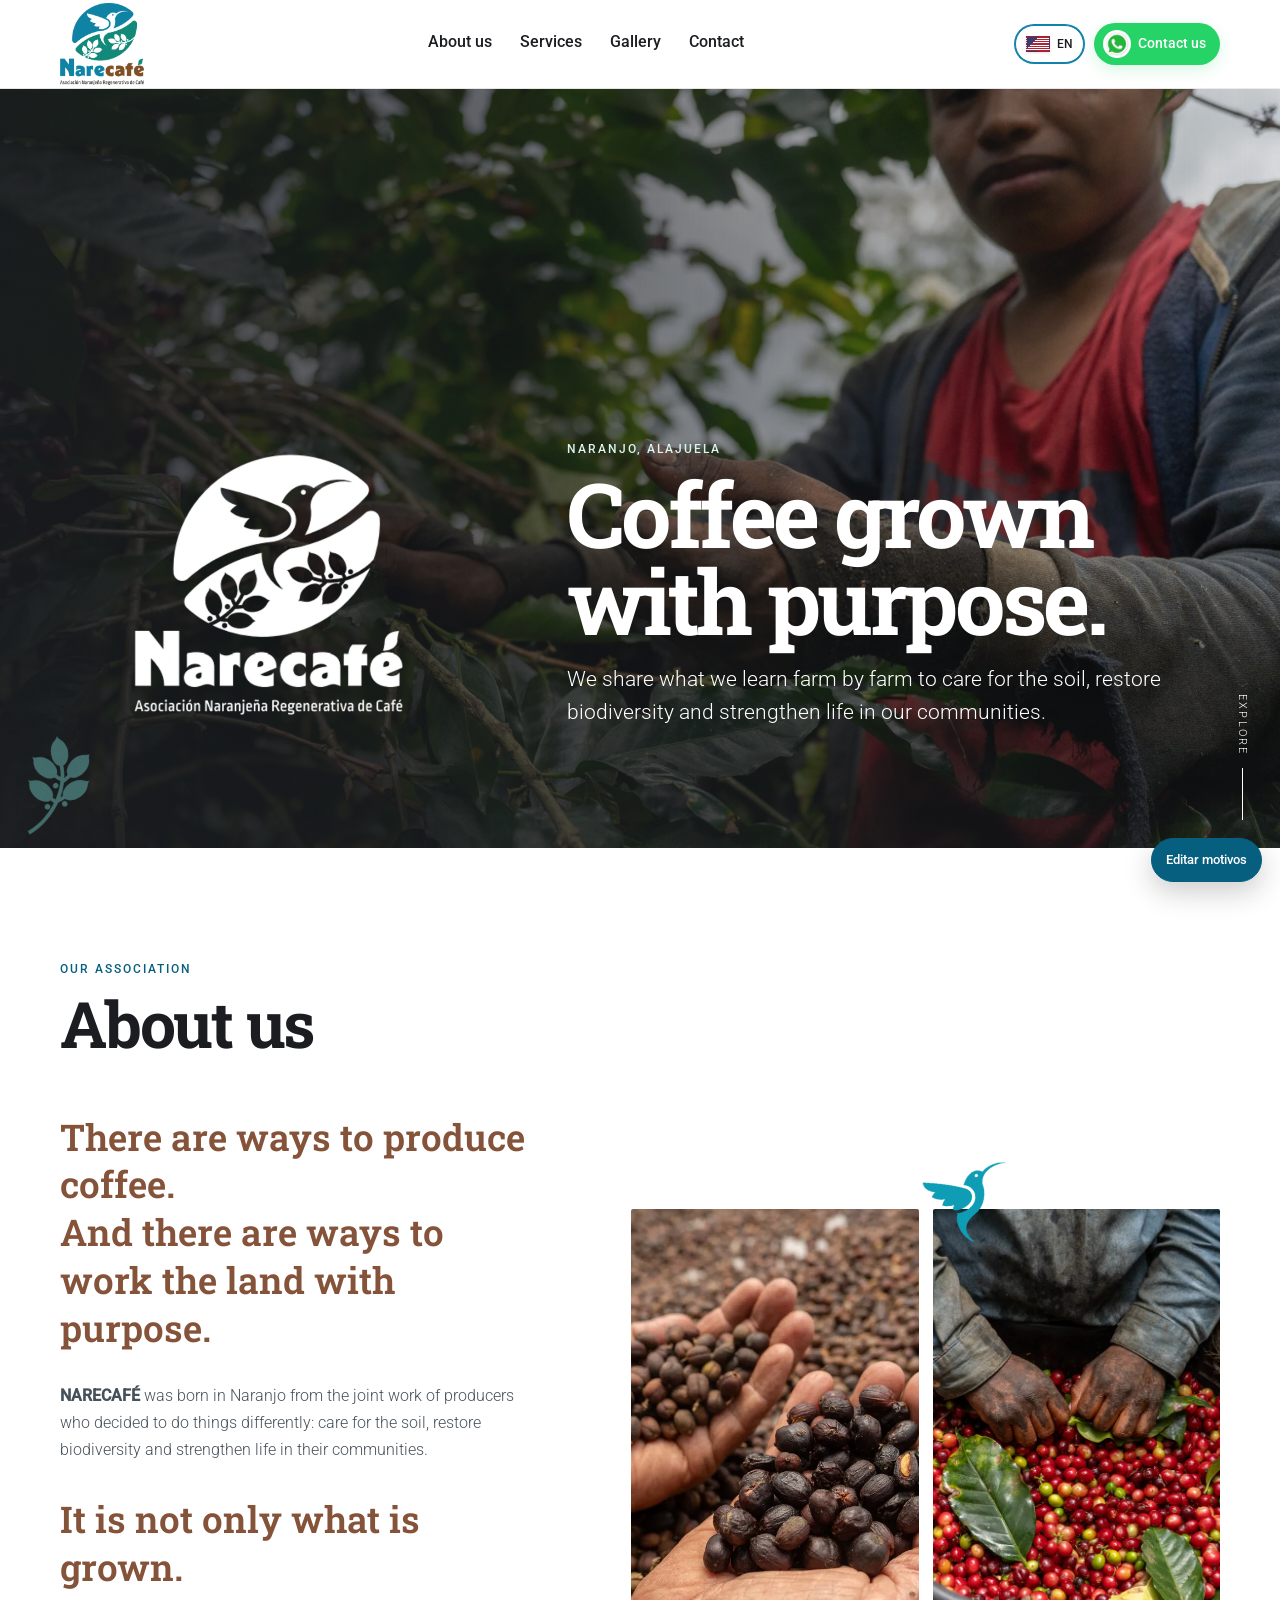
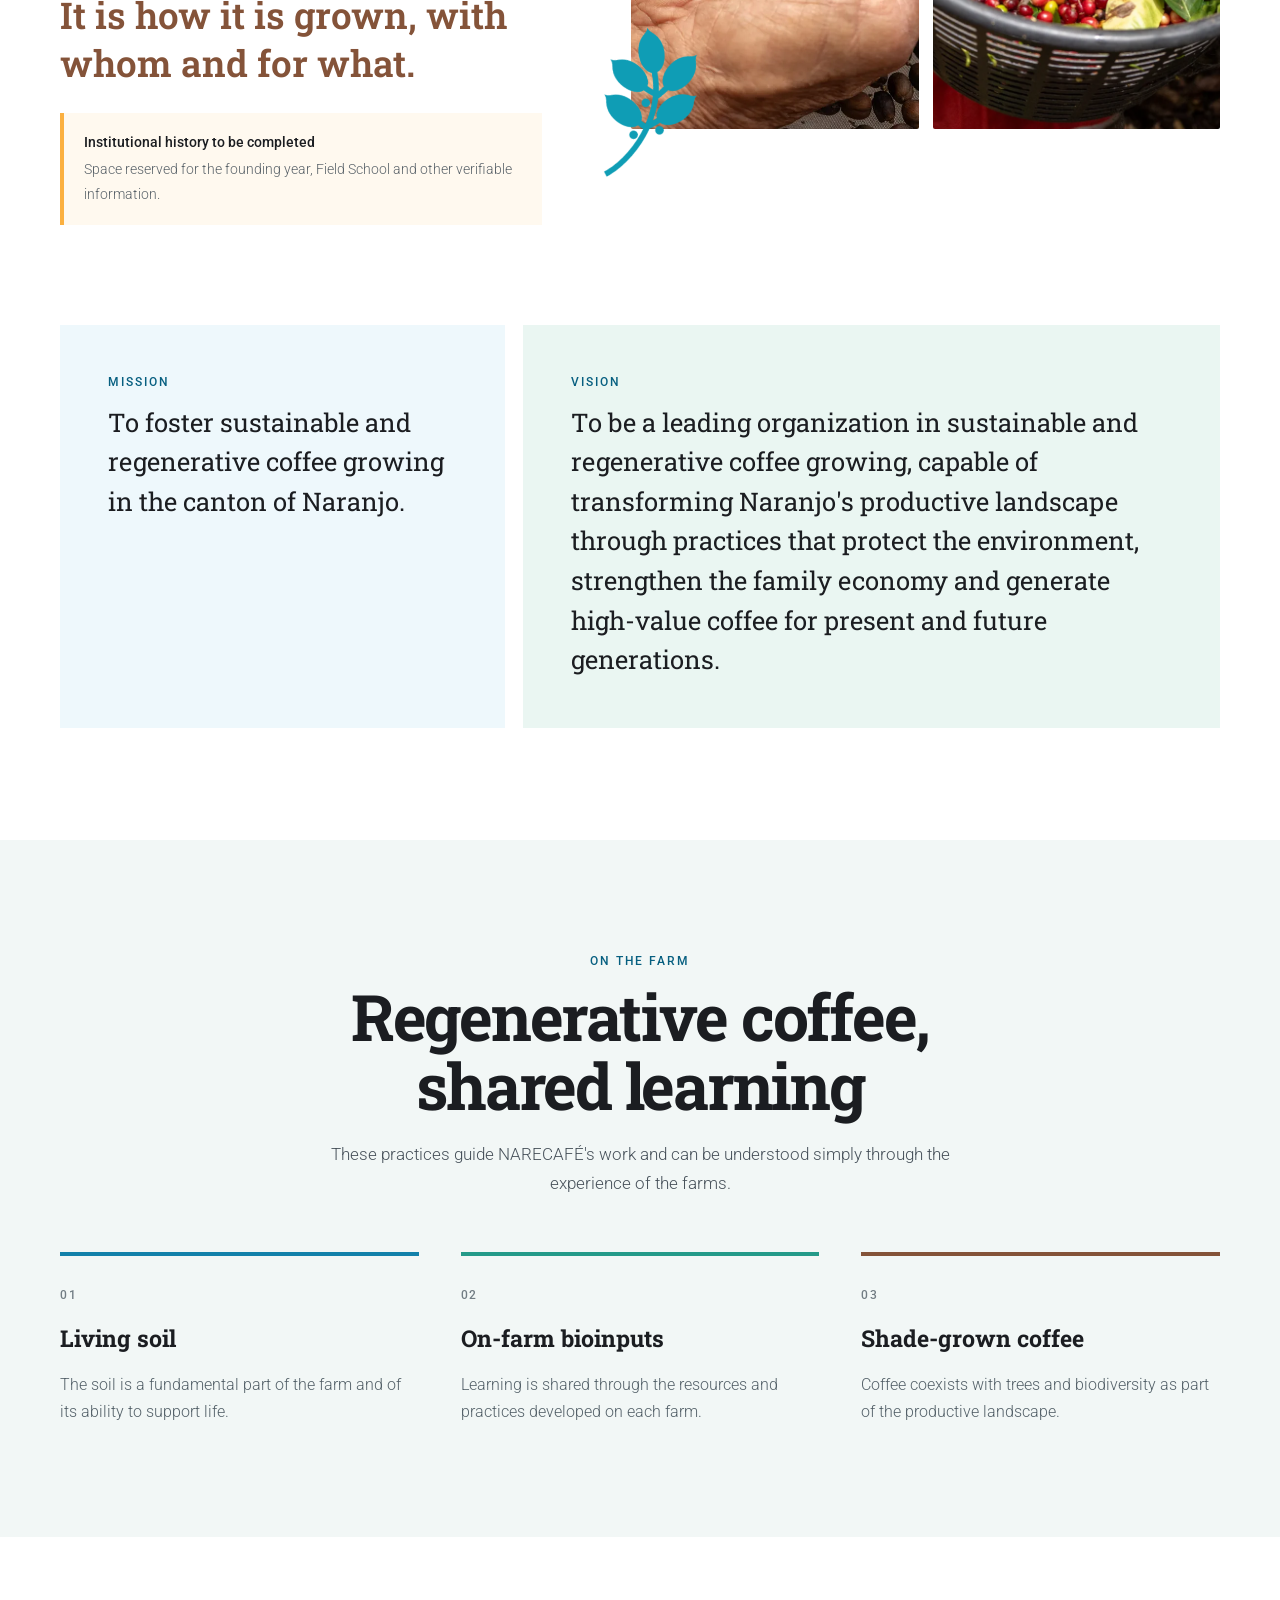
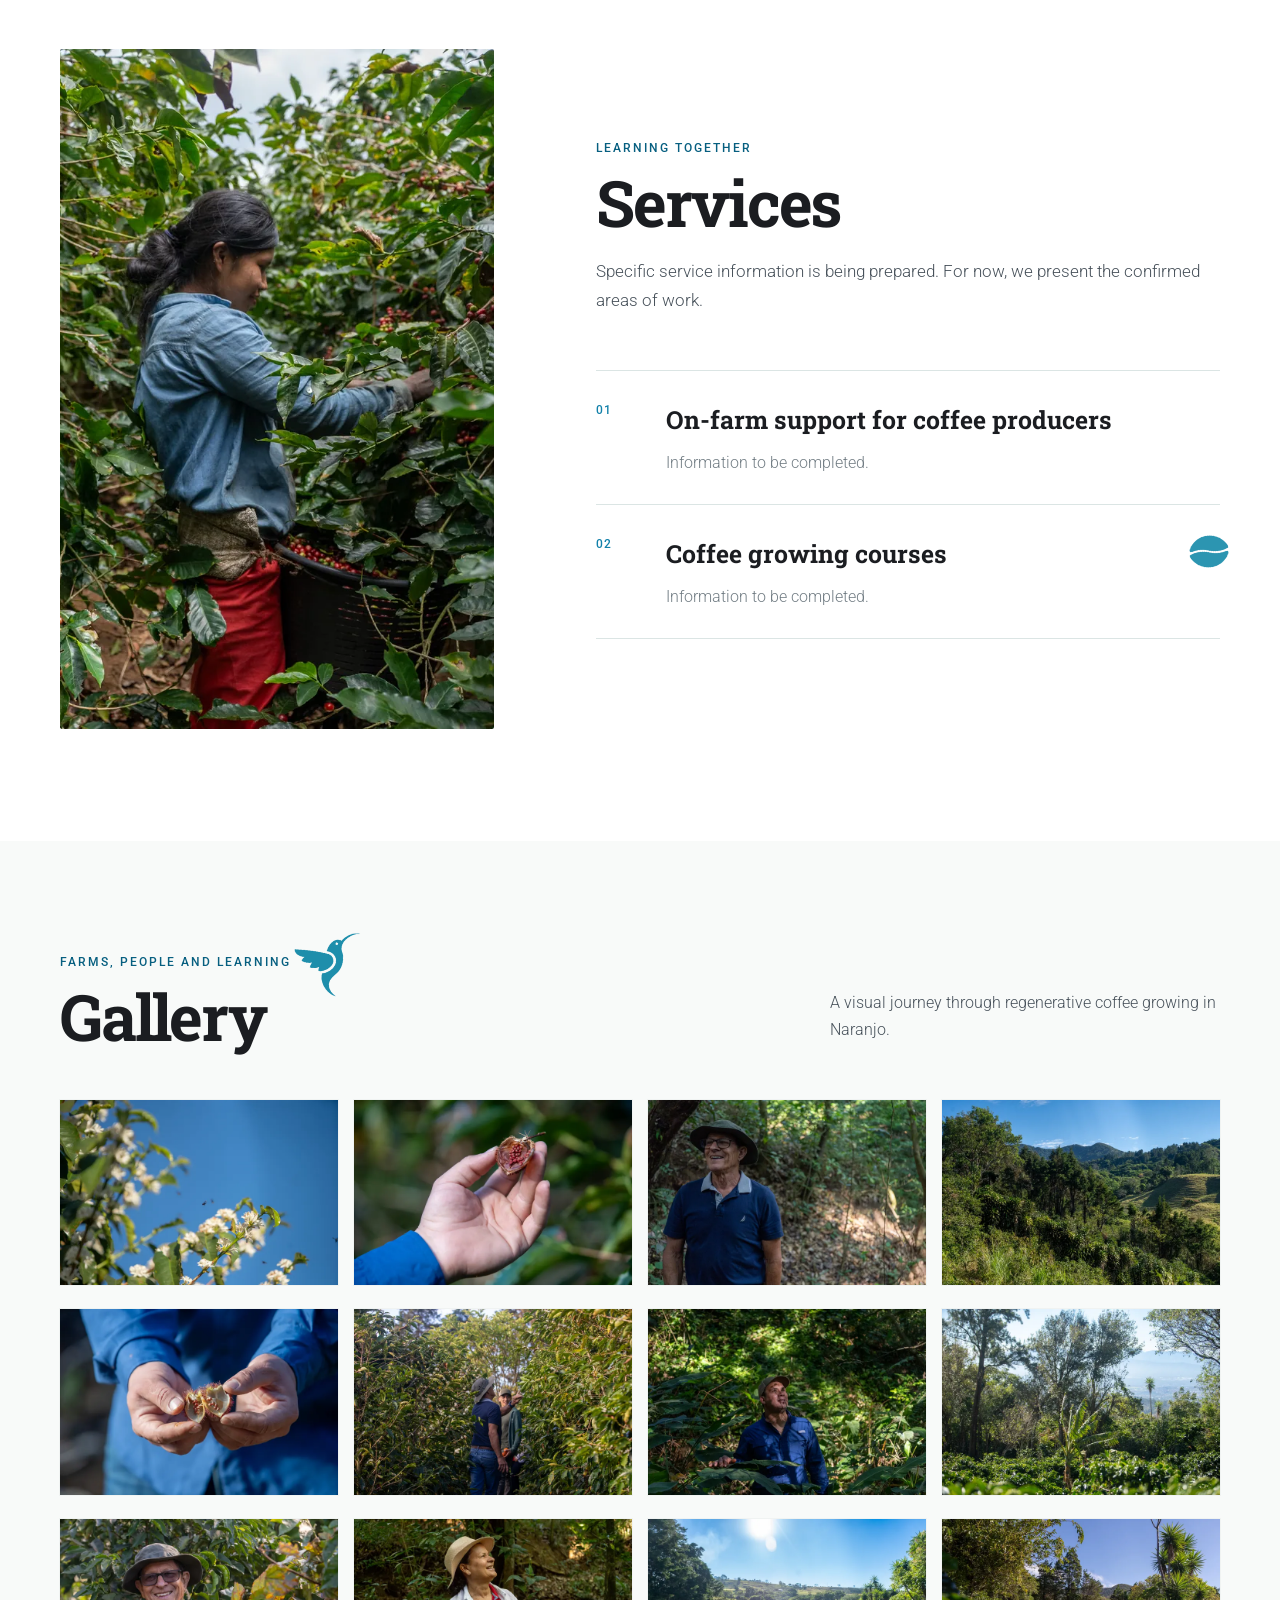
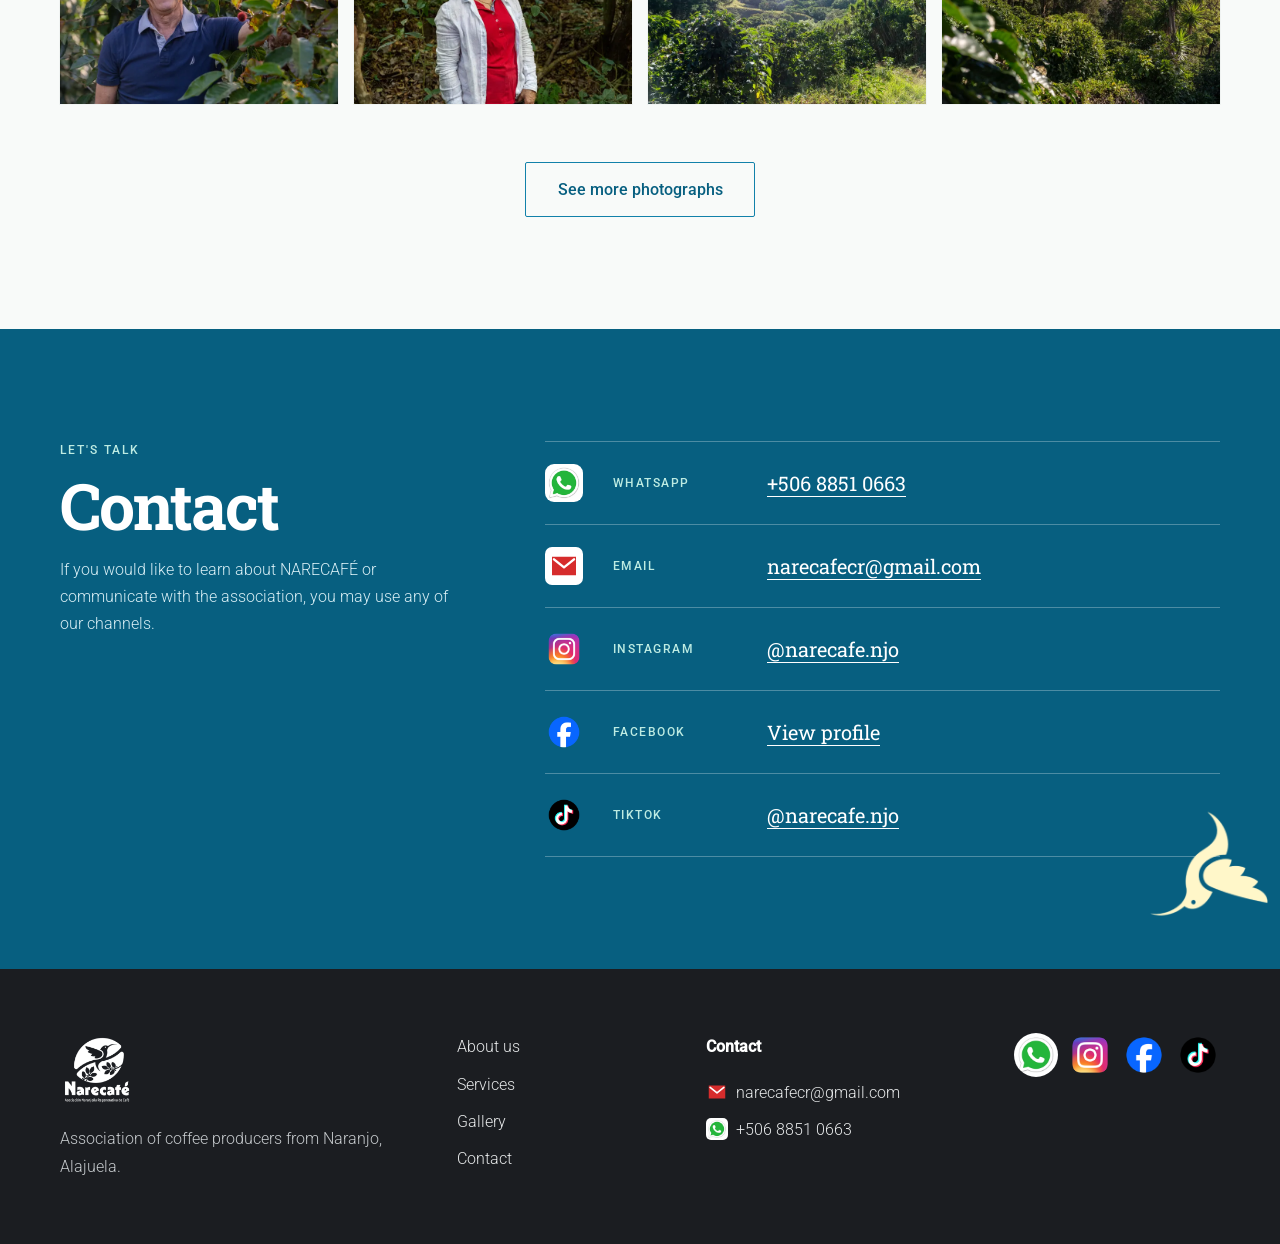
==== commit 4ecc773a: "Add visual motif editor controls Co-authored-by: Copilot <223556219+Copilot@users.noreply.github.com" ====
--- a/index.html
+++ b/index.html
@@ -23,8 +23,10 @@
   <link rel="icon" type="image/png" href="assets/icons/favicon.png">
   <link rel="apple-touch-icon" href="assets/icons/apple-touch-icon.png">
   <link rel="stylesheet" href="index.css">
+  <link rel="stylesheet" href="motif-editor.css">
   <script>document.documentElement.classList.add('js');</script>
   <script src="index.js" defer></script>
+  <script src="motif-editor.js" defer></script>
 </head>
 <body>
   <a class="skip-link" href="#contenido">Saltar al contenido</a>
--- a/motif-editor.css
+++ b/motif-editor.css
@@ -0,0 +1,142 @@
+.motif-editor-launch {
+  position: fixed;
+  z-index: 90;
+  right: 18px;
+  bottom: 18px;
+  min-height: 44px;
+  padding: 10px 14px;
+  border: 1px solid #075f80;
+  border-radius: 999px;
+  color: #fff;
+  background: #075f80;
+  box-shadow: 0 10px 28px rgb(27 29 33 / 0.22);
+  font-family: "Roboto", Arial, sans-serif;
+  font-size: 0.82rem;
+  font-weight: 500;
+  cursor: pointer;
+}
+
+.motif-editor-panel {
+  position: fixed;
+  z-index: 100;
+  top: 96px;
+  right: 18px;
+  width: min(292px, calc(100vw - 36px));
+  padding: 16px;
+  border: 1px solid #dbe5e4;
+  border-radius: 12px;
+  background: rgb(255 255 255 / 0.98);
+  box-shadow: 0 18px 50px rgb(27 29 33 / 0.18);
+  color: #1b1d21;
+  font-family: "Roboto", Arial, sans-serif;
+  opacity: 0;
+  pointer-events: none;
+  transform: translateX(18px);
+  transition: opacity 180ms ease, transform 180ms ease;
+}
+
+.motif-editor-panel.open {
+  opacity: 1;
+  pointer-events: auto;
+  transform: none;
+}
+
+.motif-editor-head {
+  display: flex;
+  align-items: center;
+  justify-content: space-between;
+  gap: 10px;
+  margin-bottom: 12px;
+}
+
+.motif-editor-head strong {
+  font-family: "Roboto Slab", Georgia, serif;
+  font-size: 1rem;
+}
+
+.motif-editor-close {
+  width: 32px;
+  height: 32px;
+  border: 0;
+  border-radius: 50%;
+  background: #eef4f3;
+  cursor: pointer;
+}
+
+.motif-editor-field {
+  display: grid;
+  grid-template-columns: 68px 1fr;
+  align-items: center;
+  gap: 8px;
+  margin: 9px 0;
+  font-size: 0.78rem;
+}
+
+.motif-editor-field input[type="range"] {
+  width: 100%;
+}
+
+.motif-editor-field input[type="color"] {
+  width: 100%;
+  height: 38px;
+  padding: 3px;
+  border: 1px solid #dbe5e4;
+  border-radius: 7px;
+  background: #fff;
+}
+
+.motif-editor-actions {
+  display: grid;
+  grid-template-columns: repeat(2, 1fr);
+  gap: 8px;
+  margin-top: 12px;
+}
+
+.motif-editor-actions button,
+.motif-editor-add {
+  min-height: 38px;
+  border: 1px solid #1281aa;
+  border-radius: 7px;
+  background: #fff;
+  color: #075f80;
+  font-size: 0.78rem;
+  cursor: pointer;
+}
+
+.motif-editor-actions button[data-action="delete"] {
+  border-color: #845339;
+  color: #845339;
+}
+
+.motif-editor-actions button[data-action="reset"] {
+  grid-column: 1 / -1;
+}
+
+.motif-editor-add {
+  width: 100%;
+  margin-top: 9px;
+}
+
+.motif-editor-status {
+  min-height: 18px;
+  margin: 8px 0 0;
+  color: #727d84;
+  font-size: 0.72rem;
+}
+
+.motif-editable {
+  outline: 2px dashed transparent;
+  outline-offset: 5px;
+  max-width: none !important;
+  transition: outline-color 120ms ease;
+}
+
+.motif-editor-active .motif-editable {
+  cursor: move;
+  outline-color: rgb(18 129 170 / 0.28);
+}
+
+.motif-editor-selected {
+  outline: 3px solid #1281aa !important;
+  outline-offset: 5px;
+}
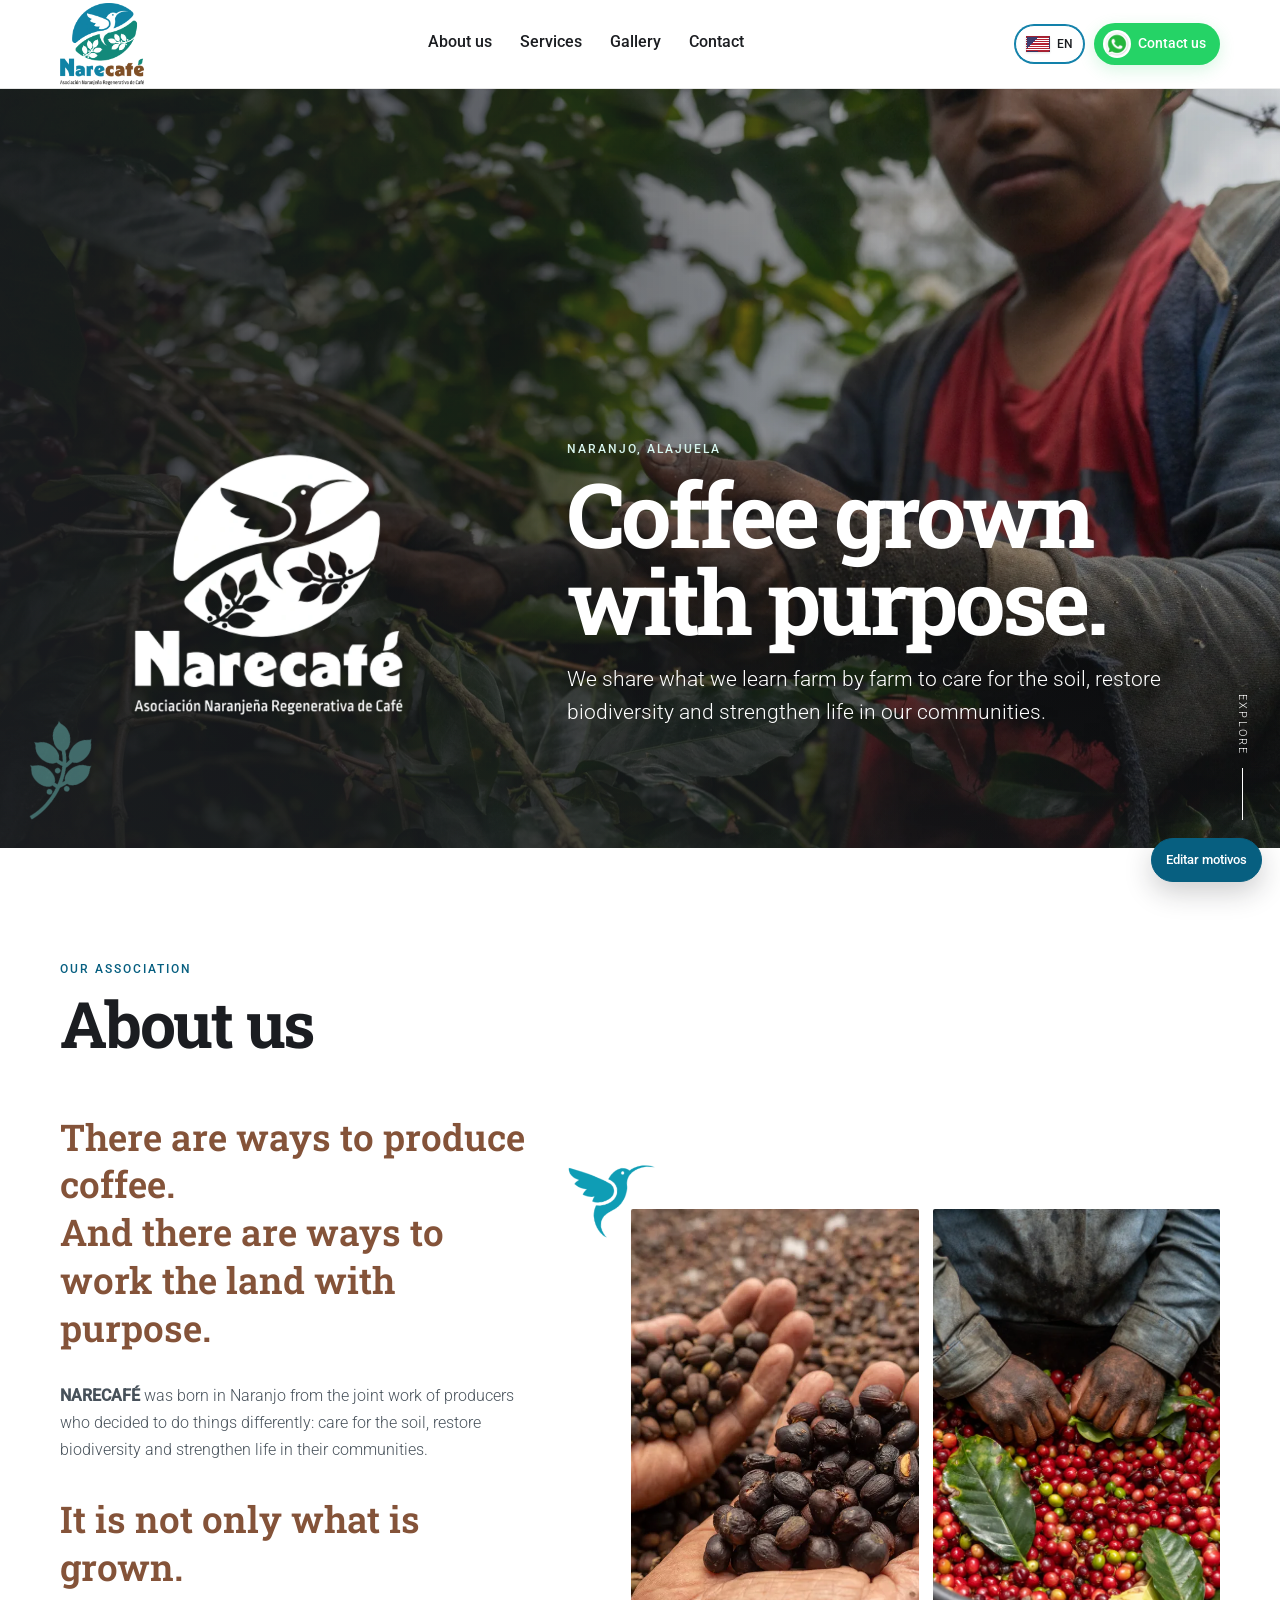
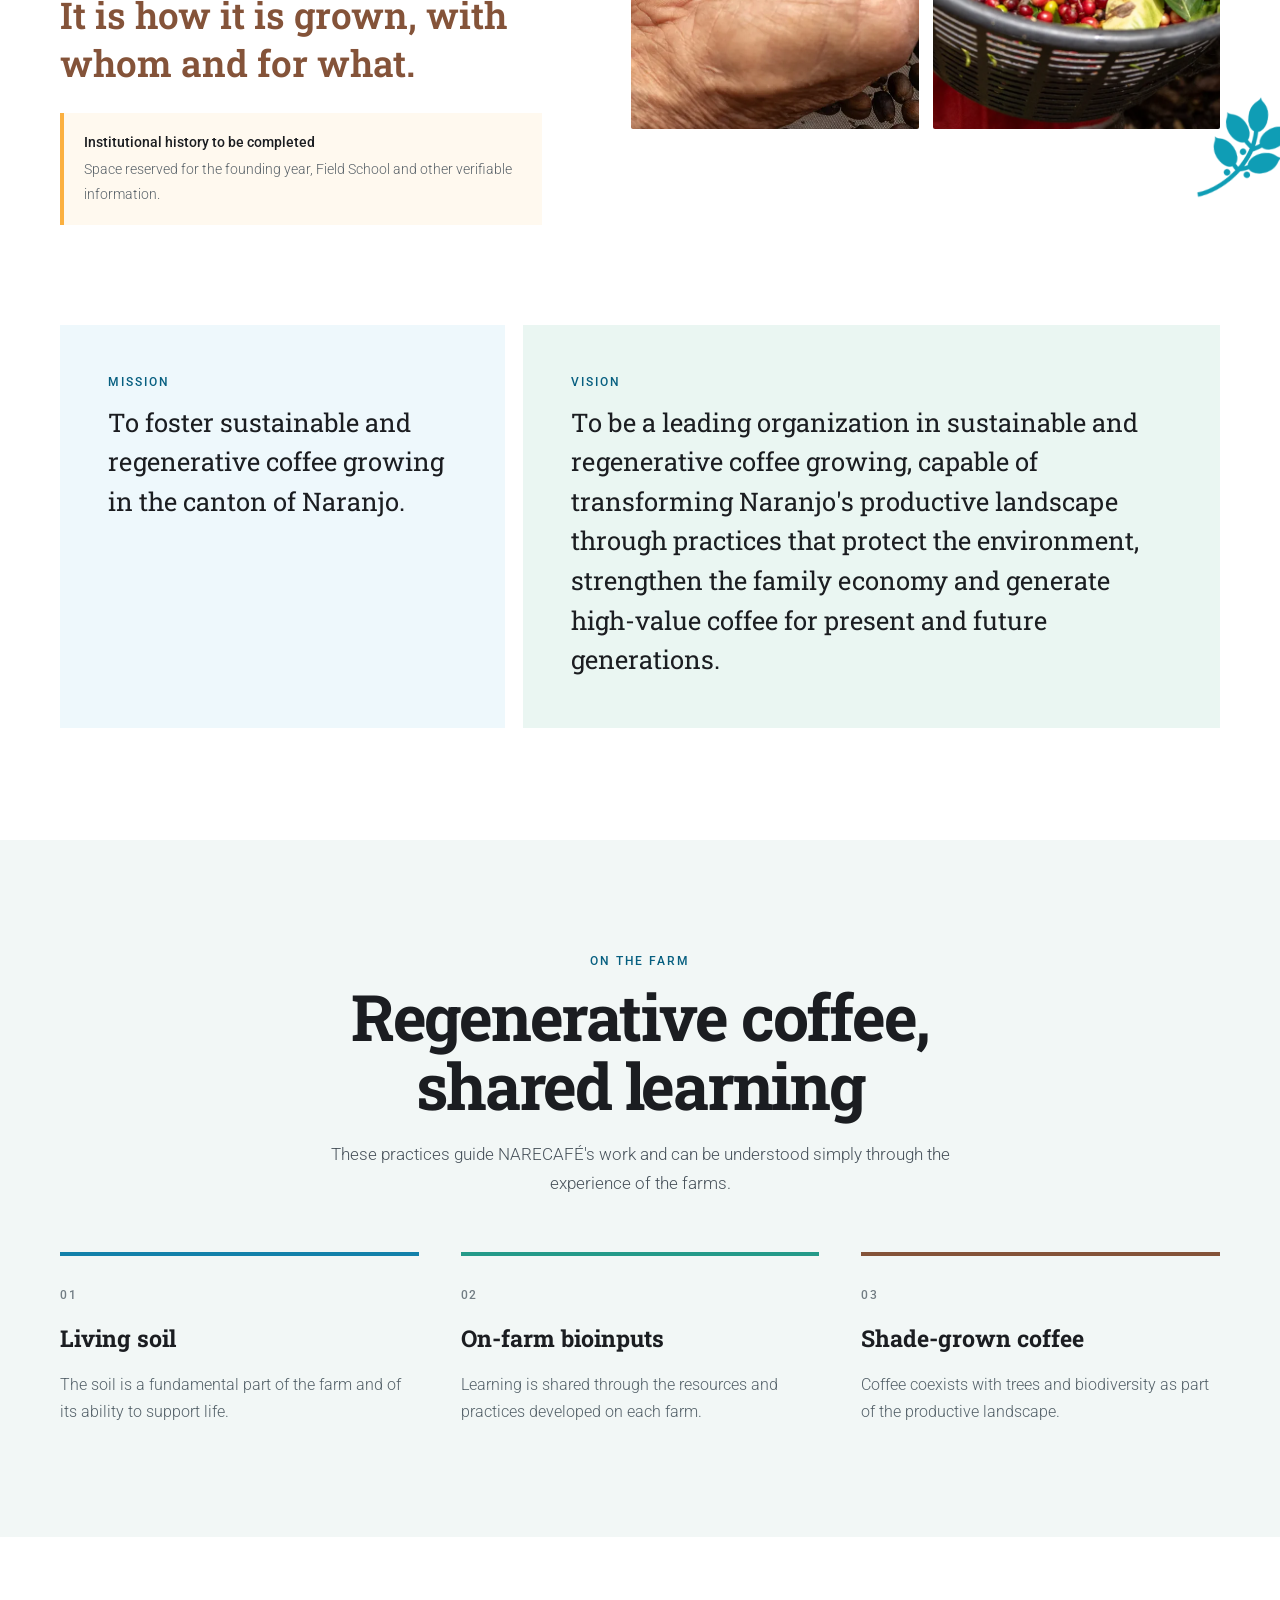
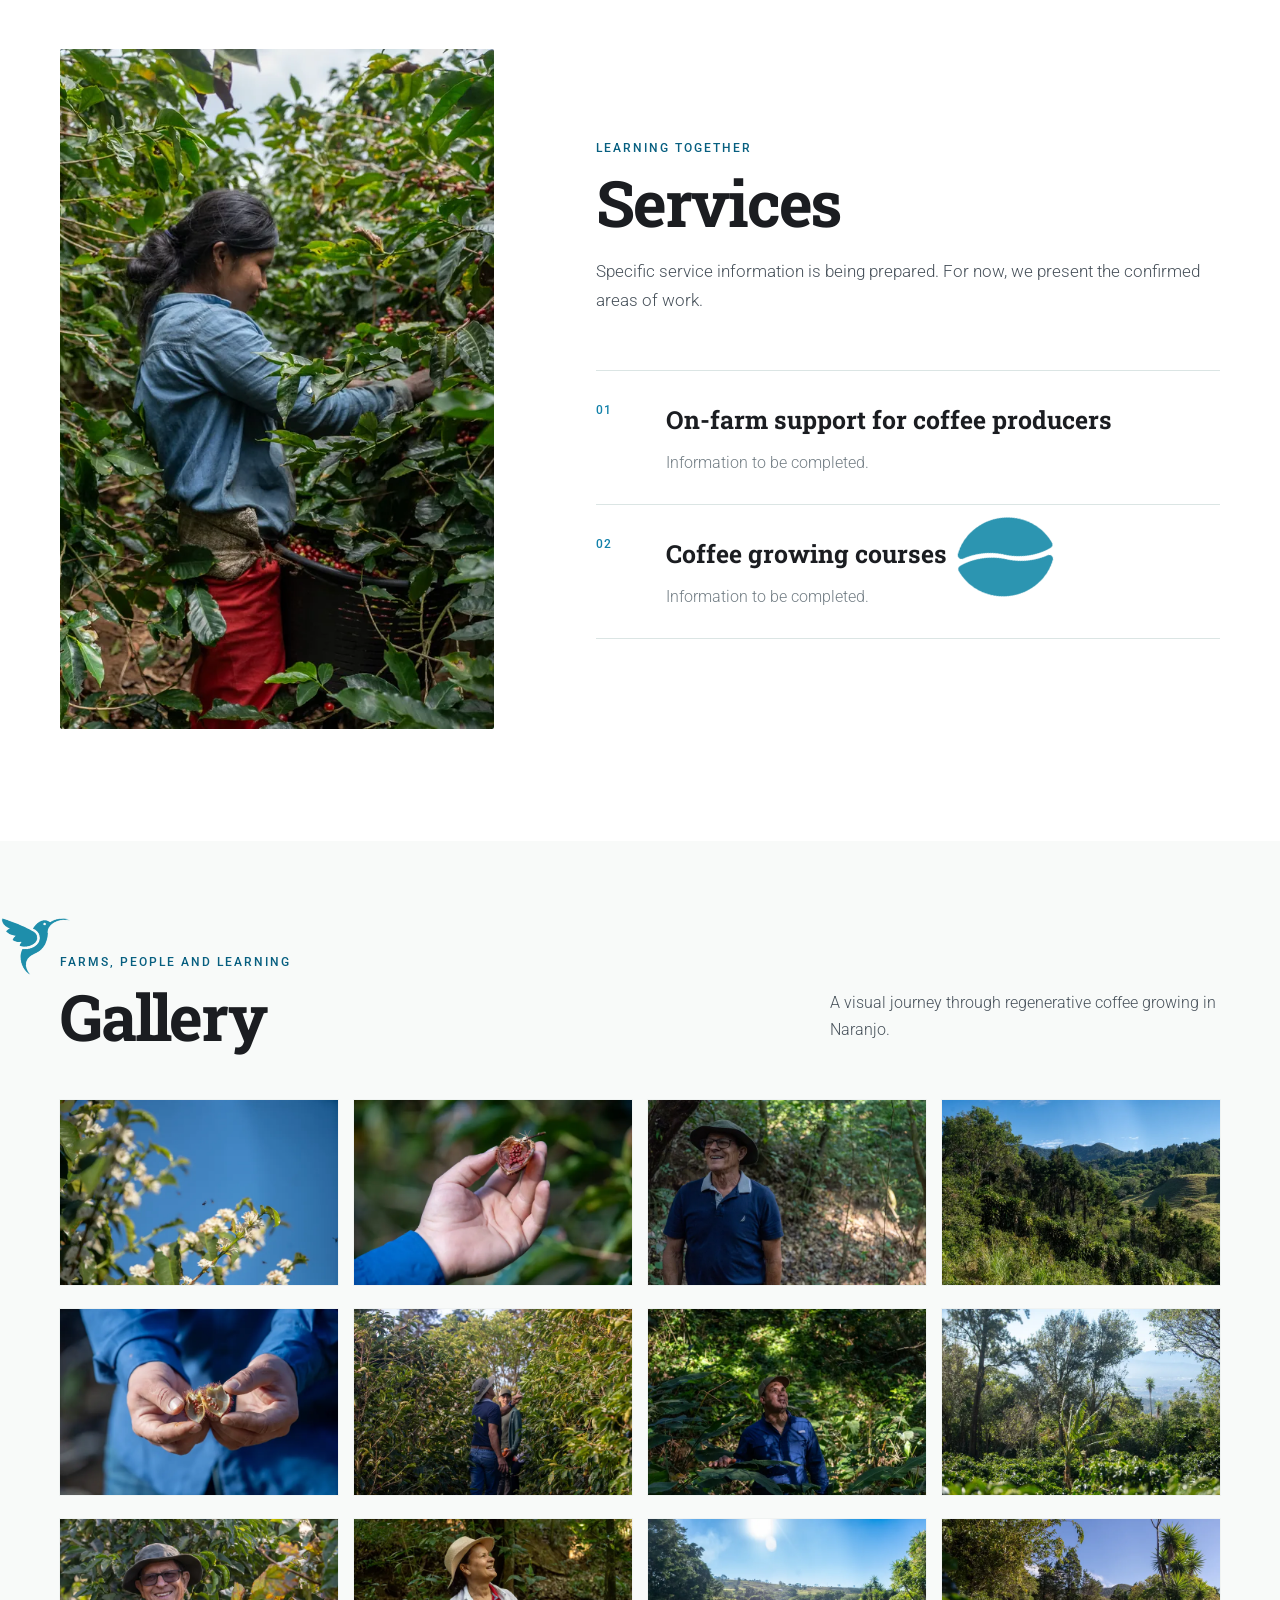
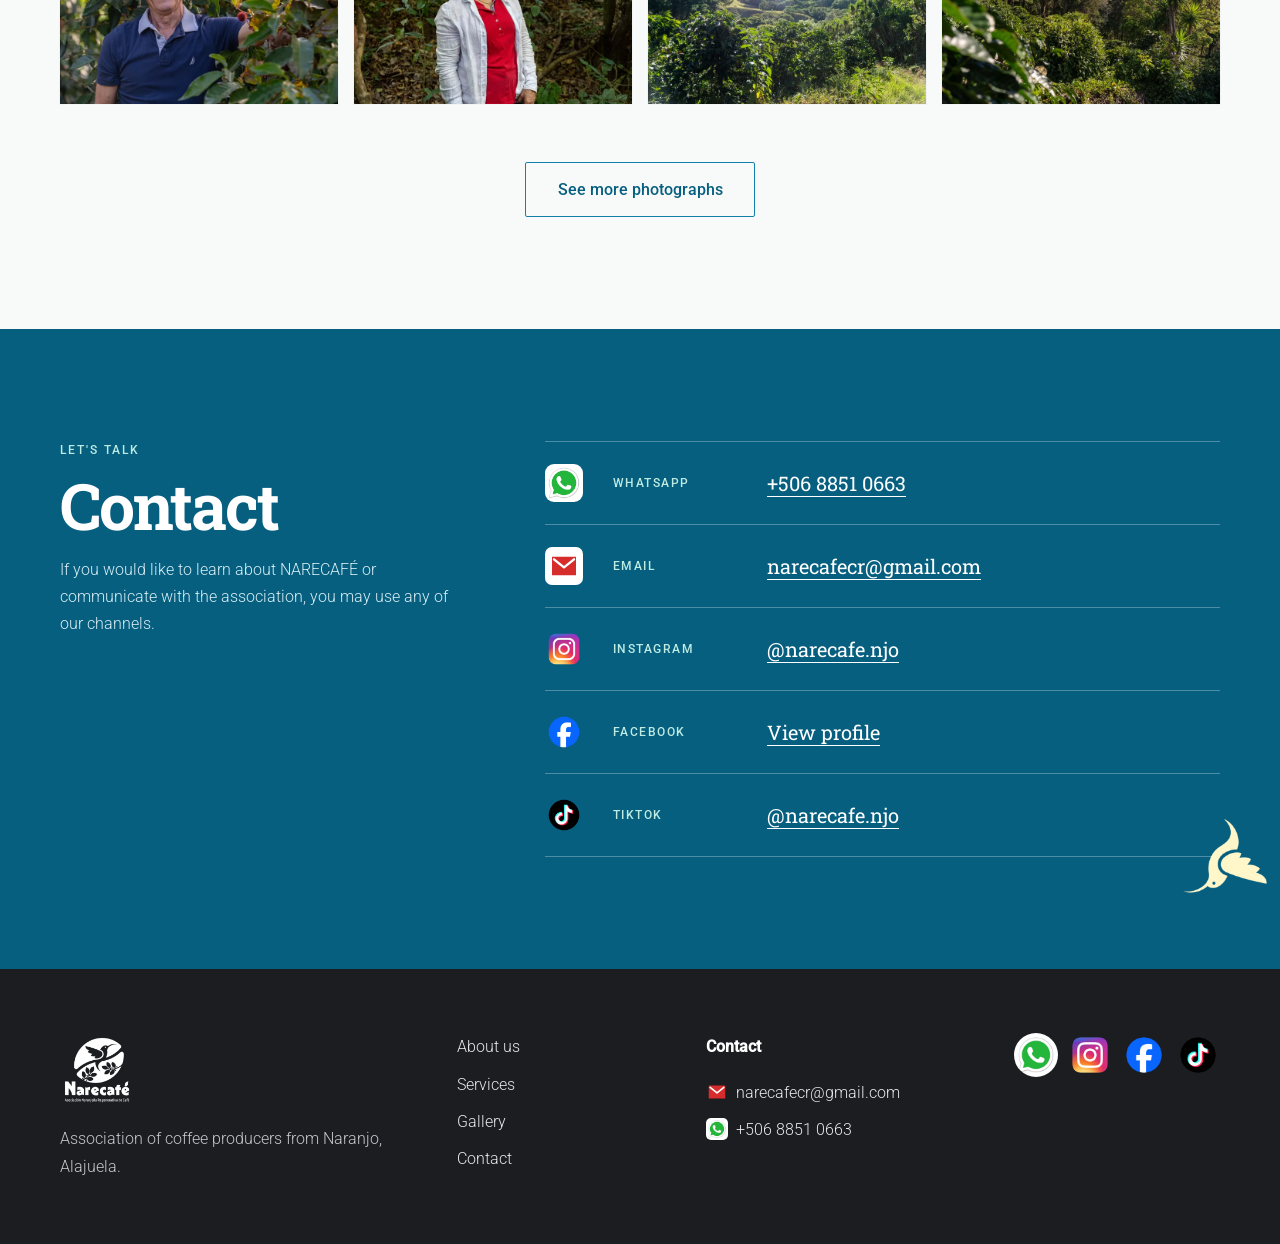
==== commit df144d97: "Apply exported motif positions from assets Co-authored-by: Copilot <223556219+Copilot@users.noreply." ====
--- a/index.html
+++ b/index.html
@@ -3,8 +3,8 @@
 <head>
   <meta charset="utf-8">
   <meta name="viewport" content="width=device-width, initial-scale=1">
-  <title>NARECAFÉ: Caficultura Regenerativa</title>
-  <meta name="description" content="NARECAFÉ reúne a productoras y productores de café de Naranjo para fomentar una caficultura sostenible y regenerativa.">
+  <title data-i18n="title">NARECAFÉ: Caficultura Regenerativa</title>
+  <meta name="description" data-i18n-content="description" content="NARECAFÉ reúne a productoras y productores de café de Naranjo para fomentar una caficultura sostenible y regenerativa.">
   <meta name="theme-color" content="#1281aa">
   <meta name="color-scheme" content="light">
   <link rel="canonical" href="https://narecafe.org/">
@@ -19,122 +19,124 @@
   <meta property="og:url" content="https://narecafe.org/">
   <meta property="og:image" content="https://narecafe.org/assets/images/logo-color.webp">
   <meta name="twitter:card" content="summary_large_image">
-  <link rel="icon" type="image/webp" href="assets/icons/favicon.webp">
-  <link rel="icon" type="image/png" href="assets/icons/favicon.png">
-  <link rel="apple-touch-icon" href="assets/icons/apple-touch-icon.png">
-  <link rel="stylesheet" href="index.css">
-  <link rel="stylesheet" href="motif-editor.css">
+  <link rel="icon" type="image/webp" href="/assets/icons/favicon.webp">
+  <link rel="icon" type="image/png" href="/assets/icons/favicon.png">
+  <link rel="apple-touch-icon" href="/assets/icons/apple-touch-icon.png">
+  <link rel="stylesheet" href="/index.css">
+  <link rel="stylesheet" href="/motif-editor.css">
+  <link rel="stylesheet" href="/assets/motivos-narecafe.css">
   <script>document.documentElement.classList.add('js');</script>
-  <script src="index.js" defer></script>
-  <script src="motif-editor.js" defer></script>
+  <script src="/translations.js" defer></script>
+  <script src="/index.js" defer></script>
+  <script src="/motif-editor.js" defer></script>
 </head>
 <body>
-  <a class="skip-link" href="#contenido">Saltar al contenido</a>
+  <a class="skip-link" href="#contenido" data-i18n="skip">Saltar al contenido</a>
 
   <header class="site-header">
     <div class="container header-row">
-      <a class="brand" href="#inicio" aria-label="NARECAFÉ, ir al inicio">
-        <img src="assets/images/logo-color.webp" alt="NARECAFÉ" width="560" height="560">
+      <a class="brand" href="#inicio" data-i18n-aria="brandAria" aria-label="NARECAFÉ, ir al inicio">
+        <img src="/assets/images/logo-color.webp" alt="NARECAFÉ" width="560" height="560">
       </a>
 
-      <nav class="desktop-nav" aria-label="Navegación principal">
-        <a href="#sobre-nosotros">Sobre nosotros</a>
-        <a href="#servicios">Servicios</a>
-        <a href="#galeria">Galería</a>
-        <a href="#contacto">Contacto</a>
+      <nav class="desktop-nav" data-i18n-aria="desktopNavAria" aria-label="Navegación principal">
+        <a href="#sobre-nosotros" data-i18n="aboutTitle">Sobre nosotros</a>
+        <a href="#servicios" data-i18n="servicesTitle">Servicios</a>
+        <a href="#galeria" data-i18n="galleryTitle">Galería</a>
+        <a href="#contacto" data-i18n="contactTitle">Contacto</a>
       </nav>
 
       <div class="header-actions">
-        <button class="language-switch" id="language-toggle" type="button" aria-label="Cambiar a English">
+        <button class="language-switch" id="language-toggle" type="button" data-i18n-aria="languageAria" aria-label="Cambiar a English">
           <span class="flag flag-cr" aria-hidden="true"></span>
           <span class="language-name">ES</span>
         </button>
-        <a class="header-whatsapp" href="https://wa.me/50688510663" target="_blank" rel="noreferrer" aria-label="Contáctenos por WhatsApp">
-          <img src="assets/icons/whatsapp_logo.png" alt="" width="128" height="128">
-          <span>Contáctenos</span>
+        <a class="header-whatsapp" href="https://wa.me/50688510663" target="_blank" rel="noreferrer" data-i18n-aria="whatsappAria" aria-label="Contáctenos por WhatsApp">
+          <img src="/assets/icons/whatsapp_logo.png" alt="" width="128" height="128">
+          <span data-i18n="contactUs">Contáctenos</span>
         </a>
       </div>
 
-      <button class="menu-toggle" type="button" aria-expanded="false" aria-controls="mobile-menu" aria-label="Abrir menú">
+      <button class="menu-toggle" type="button" aria-expanded="false" aria-controls="mobile-menu" data-i18n-aria="openMenu" aria-label="Abrir menú">
         <span></span><span></span><span></span>
       </button>
     </div>
   </header>
 
   <div class="menu-backdrop" data-menu-close hidden></div>
-  <aside class="mobile-menu" id="mobile-menu" aria-label="Menú móvil" aria-hidden="true">
+  <aside class="mobile-menu" id="mobile-menu" data-i18n-aria="mobileMenuAria" aria-label="Menú móvil" aria-hidden="true">
     <div class="mobile-menu-head">
-      <img src="assets/images/logo-color.webp" alt="NARECAFÉ" width="560" height="560">
-      <button type="button" class="icon-button" data-menu-close aria-label="Cerrar menú">×</button>
-    </div>
-    <nav aria-label="Navegación móvil">
-      <a href="#inicio">Inicio</a>
-      <a href="#sobre-nosotros">Sobre nosotros</a>
-      <a href="#servicios">Servicios</a>
-      <a href="#galeria">Galería</a>
-      <a href="#contacto">Contacto</a>
+      <img src="/assets/images/logo-color.webp" alt="NARECAFÉ" width="560" height="560">
+      <button type="button" class="icon-button" data-menu-close data-i18n-aria="menuCloseAria" aria-label="Cerrar menú">×</button>
+    </div>
+    <nav data-i18n-aria="mobileNavAria" aria-label="Navegación móvil">
+      <a href="#inicio" data-i18n="home">Inicio</a>
+      <a href="#sobre-nosotros" data-i18n="aboutTitle">Sobre nosotros</a>
+      <a href="#servicios" data-i18n="servicesTitle">Servicios</a>
+      <a href="#galeria" data-i18n="galleryTitle">Galería</a>
+      <a href="#contacto" data-i18n="contactTitle">Contacto</a>
     </nav>
     <div class="mobile-languages">
-      <p>Idioma</p>
-      <a href="./" data-language="es" aria-current="page"><span class="flag flag-cr" aria-hidden="true"></span>Español</a>
-      <a href="en/" data-language="en"><span class="flag flag-us" aria-hidden="true"></span>English</a>
+      <p data-i18n="language">Idioma</p>
+      <a href="/" data-language="es" aria-current="page"><span class="flag flag-cr" aria-hidden="true"></span><span data-i18n="spanish">Español</span></a>
+      <a href="/en/" data-language="en"><span class="flag flag-us" aria-hidden="true"></span><span data-i18n="english">English</span></a>
     </div>
   </aside>
 
   <main id="contenido">
     <section class="hero" id="inicio" aria-labelledby="titulo-inicio">
-      <img class="hero-photo" src="assets/images/hero.webp" alt="Personas reunidas alrededor de la cosecha de café en Naranjo" width="2000" height="1333" fetchpriority="high">
+      <img class="hero-photo" src="/assets/images/hero.webp" data-i18n-alt="heroAlt" alt="Personas reunidas alrededor de la cosecha de café en Naranjo" width="2000" height="1333" fetchpriority="high">
       <div class="hero-shade"></div>
-      <img class="hero-motif hero-motif-left" src="assets/graphics/ramita.webp" alt="" aria-hidden="true">
+      <img class="hero-motif hero-motif-left" src="/assets/graphics/ramita.webp" alt="" aria-hidden="true">
       <div class="container hero-content">
-        <img class="hero-logo reveal" src="assets/images/logo-mark.webp" alt="" width="560" height="560">
+        <img class="hero-logo reveal" src="/assets/images/logo-mark.webp" alt="" width="560" height="560">
         <div class="hero-copy reveal reveal-delay">
-          <p class="eyebrow">Naranjo, Alajuela</p>
-          <h1 id="titulo-inicio">Caficultura con propósito.</h1>
-          <p class="hero-lead">Compartimos aprendizajes finca por finca para cuidar el suelo, recuperar la biodiversidad y fortalecer la vida en nuestras comunidades.</p>
-        </div>
-      </div>
-      <span class="scroll-cue" aria-hidden="true">Continúe</span>
+          <p class="eyebrow" data-i18n="heroLocation">Naranjo, Alajuela</p>
+          <h1 id="titulo-inicio" data-i18n="heroTitle">Caficultura con propósito.</h1>
+          <p class="hero-lead" data-i18n="heroLead">Compartimos aprendizajes finca por finca para cuidar el suelo, recuperar la biodiversidad y fortalecer la vida en nuestras comunidades.</p>
+        </div>
+      </div>
+      <span class="scroll-cue" aria-hidden="true" data-i18n="scrollCue">Continúe</span>
     </section>
 
     <section class="section intro-section" id="sobre-nosotros" aria-labelledby="titulo-nosotros">
       <div class="container">
         <div class="section-heading reveal">
-          <p class="eyebrow">Nuestra asociación</p>
-          <h2 id="titulo-nosotros">Sobre nosotros</h2>
+          <p class="eyebrow" data-i18n="aboutEyebrow">Nuestra asociación</p>
+          <h2 id="titulo-nosotros" data-i18n="aboutTitle">Sobre nosotros</h2>
         </div>
 
         <div class="story-grid">
           <div class="story-copy reveal">
-            <p class="statement">Hay formas de producir café.<br>Y hay formas de trabajar la tierra con propósito.</p>
-            <p><strong>NARECAFÉ</strong> nace en Naranjo, desde el trabajo conjunto de productores que decidieron hacer las cosas diferente: cuidar el suelo, recuperar la biodiversidad y fortalecer la vida en sus comunidades.</p>
-            <p class="statement statement-small">No es solo lo que se cultiva.<br>Es cómo se cultiva, con quién y para qué.</p>
+            <p class="statement" data-i18n="statementOne">Hay formas de producir café.<br>Y hay formas de trabajar la tierra con propósito.</p>
+            <p data-i18n="aboutCopy"><strong>NARECAFÉ</strong> nace en Naranjo, desde el trabajo conjunto de productores que decidieron hacer las cosas diferente: cuidar el suelo, recuperar la biodiversidad y fortalecer la vida en sus comunidades.</p>
+            <p class="statement statement-small" data-i18n="statementTwo">No es solo lo que se cultiva.<br>Es cómo se cultiva, con quién y para qué.</p>
             <div class="prototype-note">
-              <strong>Historia institucional por completar</strong>
-              <span>Espacio reservado para el año de creación, la Escuela de Campo y otros datos verificables.</span>
+              <strong data-i18n="historyTitle">Historia institucional por completar</strong>
+              <span data-i18n="historyText">Espacio reservado para el año de creación, la Escuela de Campo y otros datos verificables.</span>
             </div>
           </div>
 
           <div class="story-images reveal">
             <figure class="section-photo">
-              <img src="assets/images/sobre-nosotros.webp" alt="Fincas cafetaleras entre el paisaje verde de Naranjo" width="1200" height="800" loading="lazy">
+              <img src="/assets/images/sobre-nosotros.webp" data-i18n-alt="aboutImageAlt" alt="Fincas cafetaleras entre el paisaje verde de Naranjo" width="1200" height="800" loading="lazy">
             </figure>
             <figure class="section-photo story-photo-secondary">
-              <img src="assets/images/sobre-nosotros-604.webp" alt="Paisaje cafetalero y comunidad de Naranjo" width="1600" height="1067" loading="lazy">
+              <img src="/assets/images/sobre-nosotros-604.webp" data-i18n-alt="aboutImage2Alt" alt="Paisaje cafetalero y comunidad de Naranjo" width="1600" height="1067" loading="lazy">
             </figure>
-            <img class="story-motif story-motif-hummingbird" src="assets/graphics/colibri.webp" alt="" aria-hidden="true">
-            <img class="story-motif story-motif-ramita" src="assets/graphics/ramita.webp" alt="" aria-hidden="true">
+            <img class="story-motif story-motif-hummingbird" src="/assets/graphics/colibri.webp" alt="" aria-hidden="true">
+            <img class="story-motif story-motif-ramita" src="/assets/graphics/ramita.webp" alt="" aria-hidden="true">
           </div>
         </div>
 
         <div class="purpose-grid">
           <article class="purpose-card reveal">
-            <p class="eyebrow">Misión</p>
-            <h3>Fomentar una caficultura sostenible y regenerativa en el cantón de Naranjo.</h3>
+            <p class="eyebrow" data-i18n="missionEyebrow">Misión</p>
+            <h3 data-i18n="missionText">Fomentar una caficultura sostenible y regenerativa en el cantón de Naranjo.</h3>
           </article>
           <article class="purpose-card purpose-card-green reveal reveal-delay">
-            <p class="eyebrow">Visión</p>
-            <h3>Ser una organización líder en la caficultura sostenible y regenerativa, capaz de transformar el paisaje productivo de Naranjo mediante prácticas que protejan el ambiente, fortalezcan la economía familiar y generen un café de alto valor para las generaciones presentes y futuras.</h3>
+            <p class="eyebrow" data-i18n="visionEyebrow">Visión</p>
+            <h3 data-i18n="visionText">Ser una organización líder en la caficultura sostenible y regenerativa, capaz de transformar el paisaje productivo de Naranjo mediante prácticas que protejan el ambiente, fortalezcan la economía familiar y generen un café de alto valor para las generaciones presentes y futuras.</h3>
           </article>
         </div>
       </div>
@@ -143,25 +145,25 @@
     <section class="practices section" aria-labelledby="titulo-practicas">
       <div class="container">
         <div class="section-heading centered reveal">
-          <p class="eyebrow">En la finca</p>
-          <h2 id="titulo-practicas">Café regenerativo, aprendizaje compartido</h2>
-          <p>Estas prácticas orientan el trabajo de NARECAFÉ y pueden conocerse con sencillez, desde la experiencia de las fincas.</p>
+          <p class="eyebrow" data-i18n="practicesEyebrow">En la finca</p>
+          <h2 id="titulo-practicas" data-i18n="practicesTitle">Café regenerativo, aprendizaje compartido</h2>
+          <p data-i18n="practicesIntro">Estas prácticas orientan el trabajo de NARECAFÉ y pueden conocerse con sencillez, desde la experiencia de las fincas.</p>
         </div>
         <div class="practice-grid">
           <article class="practice reveal">
             <span class="practice-number">01</span>
-            <h3>Suelo vivo</h3>
-            <p>El suelo es parte fundamental de la finca y de su capacidad para sostener vida.</p>
+            <h3 data-i18n="soilTitle">Suelo vivo</h3>
+            <p data-i18n="soilText">El suelo es parte fundamental de la finca y de su capacidad para sostener vida.</p>
           </article>
           <article class="practice reveal reveal-delay">
             <span class="practice-number">02</span>
-            <h3>Bioinsumos de la finca</h3>
-            <p>El aprendizaje se comparte desde los recursos y las prácticas que se construyen en cada finca.</p>
+            <h3 data-i18n="bioinputsTitle">Bioinsumos de la finca</h3>
+            <p data-i18n="bioinputsText">El aprendizaje se comparte desde los recursos y las prácticas que se construyen en cada finca.</p>
           </article>
           <article class="practice reveal reveal-delay-2">
             <span class="practice-number">03</span>
-            <h3>Café bajo sombra</h3>
-            <p>El café convive con árboles y biodiversidad como parte del paisaje productivo.</p>
+            <h3 data-i18n="shadeTitle">Café bajo sombra</h3>
+            <p data-i18n="shadeText">El café convive con árboles y biodiversidad como parte del paisaje productivo.</p>
           </article>
         </div>
       </div>
@@ -170,30 +172,30 @@
     <section class="section services-section" id="servicios" aria-labelledby="titulo-servicios">
       <div class="container services-grid">
         <figure class="section-photo services-photo reveal">
-          <img src="assets/images/servicios.webp" alt="Productores trabajando y aprendiendo en una finca de café" width="1200" height="1600" loading="lazy">
+          <img src="/assets/images/servicios.webp" data-i18n-alt="serviceImageAlt" alt="Productores trabajando y aprendiendo en una finca de café" width="1200" height="1600" loading="lazy">
         </figure>
 
         <div class="services-content">
           <div class="section-heading reveal">
-            <p class="eyebrow">Aprendizaje en comunidad</p>
-            <h2 id="titulo-servicios">Servicios</h2>
-            <p>Los contenidos específicos están en preparación. Por ahora presentamos las áreas confirmadas de trabajo.</p>
+            <p class="eyebrow" data-i18n="servicesEyebrow">Aprendizaje en comunidad</p>
+            <h2 id="titulo-servicios" data-i18n="servicesTitle">Servicios</h2>
+            <p data-i18n="servicesIntro">Los contenidos específicos están en preparación. Por ahora presentamos las áreas confirmadas de trabajo.</p>
           </div>
           <div class="service-list">
             <article class="service reveal">
               <span>01</span>
               <div>
-                <h3>Acompañamiento al productor en la finca</h3>
-                <p>Información por completar.</p>
+                <h3 data-i18n="serviceOneTitle">Acompañamiento al productor en la finca</h3>
+                <p data-i18n="infoPending">Información por completar.</p>
               </div>
             </article>
             <article class="service reveal reveal-delay">
               <span>02</span>
               <div>
-                <h3>Cursos de caficultura</h3>
-                <p>Información por completar.</p>
+                <h3 data-i18n="serviceTwoTitle">Cursos de caficultura</h3>
+                <p data-i18n="infoPending">Información por completar.</p>
               </div>
-              <img class="service-motif" src="assets/graphics/grano_cafe.webp" alt="" aria-hidden="true">
+              <img class="service-motif" src="/assets/graphics/grano_cafe.webp" alt="" aria-hidden="true">
             </article>
           </div>
         </div>
@@ -204,15 +206,15 @@
       <div class="container">
         <div class="gallery-heading reveal">
           <div>
-            <img class="gallery-motif" src="assets/graphics/colibri.webp" alt="" aria-hidden="true">
-            <p class="eyebrow">Fincas, personas y aprendizajes</p>
-            <h2 id="titulo-galeria">Galería</h2>
-          </div>
-          <p>Un recorrido visual por la caficultura regenerativa de Naranjo.</p>
+            <img class="gallery-motif" src="/assets/graphics/colibri.webp" alt="" aria-hidden="true">
+            <p class="eyebrow" data-i18n="galleryEyebrow">Fincas, personas y aprendizajes</p>
+            <h2 id="titulo-galeria" data-i18n="galleryTitle">Galería</h2>
+          </div>
+          <p data-i18n="galleryIntro">Un recorrido visual por la caficultura regenerativa de Naranjo.</p>
         </div>
         <ul class="gallery-grid" id="gallery-grid" aria-live="polite"></ul>
         <div class="gallery-actions">
-          <button class="secondary-button" id="gallery-more" type="button" aria-expanded="false">Ver más fotografías</button>
+          <button class="secondary-button" id="gallery-more" type="button" aria-expanded="false" data-i18n="galleryMore">Ver más fotografías</button>
         </div>
       </div>
     </section>
@@ -220,18 +222,18 @@
     <section class="section contact-section" id="contacto" aria-labelledby="titulo-contacto">
       <div class="container contact-grid">
         <div class="contact-intro reveal">
-          <p class="eyebrow">Conversamos</p>
-          <h2 id="titulo-contacto">Contacto</h2>
-          <p>Si desea conocer a NARECAFÉ o comunicarse con la asociación, puede usar cualquiera de nuestros canales.</p>
+          <p class="eyebrow" data-i18n="contactEyebrow">Conversamos</p>
+          <h2 id="titulo-contacto" data-i18n="contactTitle">Contacto</h2>
+          <p data-i18n="contactIntro">Si desea conocer a NARECAFÉ o comunicarse con la asociación, puede usar cualquiera de nuestros canales.</p>
         </div>
 
         <ul class="contact-list reveal">
-          <li><img class="contact-icon" src="assets/icons/whatsapp_logo.png" alt="" width="128" height="128"><span>WhatsApp</span><a href="https://wa.me/50688510663" target="_blank" rel="noreferrer">+506 8851 0663</a></li>
-          <li><svg class="contact-icon mail-icon" viewBox="0 0 24 24" aria-hidden="true"><path d="M3 5h18v14H3z" fill="#d62c2c"/><path d="m4.5 7 7.5 6 7.5-6" fill="none" stroke="#fff" stroke-width="1.8" stroke-linecap="round" stroke-linejoin="round"/></svg><span>Correo</span><a href="mailto:narecafecr@gmail.com">narecafecr@gmail.com</a></li>
-          <li><img class="contact-icon" src="assets/icons/instagram_logo.png" alt="" width="128" height="128"><span>Instagram</span><a href="https://instagram.com/narecafe.njo" target="_blank" rel="noreferrer">@narecafe.njo</a></li>
-          <li><img class="contact-icon" src="assets/icons/facebook_logo.png" alt="" width="128" height="128"><span>Facebook</span><a href="https://www.facebook.com/profile.php?id=61596400772446" target="_blank" rel="noreferrer">Ver perfil</a></li>
-          <li><img class="contact-icon" src="assets/icons/tiktok_logo.png" alt="" width="128" height="128"><span>TikTok</span><a href="https://www.tiktok.com/@narecafe.njo" target="_blank" rel="noreferrer">@narecafe.njo</a></li>
-          <img class="contact-motif" src="assets/graphics/colibri.webp" alt="" aria-hidden="true">
+          <li><img class="contact-icon" src="/assets/icons/whatsapp_logo.png" alt="" width="128" height="128"><span>WhatsApp</span><a href="https://wa.me/50688510663" target="_blank" rel="noreferrer">+506 8851 0663</a></li>
+          <li><svg class="contact-icon mail-icon" viewBox="0 0 24 24" aria-hidden="true"><path d="M3 5h18v14H3z" fill="#d62c2c"/><path d="m4.5 7 7.5 6 7.5-6" fill="none" stroke="#fff" stroke-width="1.8" stroke-linecap="round" stroke-linejoin="round"/></svg><span data-i18n="emailLabel">Correo</span><a href="mailto:narecafecr@gmail.com">narecafecr@gmail.com</a></li>
+          <li><img class="contact-icon" src="/assets/icons/instagram_logo.png" alt="" width="128" height="128"><span>Instagram</span><a href="https://instagram.com/narecafe.njo" target="_blank" rel="noreferrer">@narecafe.njo</a></li>
+          <li><img class="contact-icon" src="/assets/icons/facebook_logo.png" alt="" width="128" height="128"><span>Facebook</span><a href="https://www.facebook.com/profile.php?id=61596400772446" target="_blank" rel="noreferrer" data-i18n="facebookView">Ver perfil</a></li>
+          <li><img class="contact-icon" src="/assets/icons/tiktok_logo.png" alt="" width="128" height="128"><span>TikTok</span><a href="https://www.tiktok.com/@narecafe.njo" target="_blank" rel="noreferrer">@narecafe.njo</a></li>
+          <img class="contact-motif" src="/assets/graphics/colibri.webp" alt="" aria-hidden="true">
         </ul>
       </div>
     </section>
@@ -240,39 +242,39 @@
   <footer class="site-footer">
     <div class="container footer-grid">
       <div class="footer-brand">
-        <img src="assets/images/logo-mark.webp" alt="NARECAFÉ" width="560" height="560" loading="lazy">
-        <p>Asociación de productoras y productores de café de Naranjo, Alajuela.</p>
-      </div>
-      <nav aria-label="Navegación del pie">
-        <a href="#sobre-nosotros">Sobre nosotros</a>
-        <a href="#servicios">Servicios</a>
-        <a href="#galeria">Galería</a>
-        <a href="#contacto">Contacto</a>
+        <img src="/assets/images/logo-mark.webp" alt="NARECAFÉ" width="560" height="560" loading="lazy">
+        <p data-i18n="footerDescription">Asociación de productoras y productores de café de Naranjo, Alajuela.</p>
+      </div>
+      <nav data-i18n-aria="footerNavAria" aria-label="Navegación del pie">
+        <a href="#sobre-nosotros" data-i18n="aboutTitle">Sobre nosotros</a>
+        <a href="#servicios" data-i18n="servicesTitle">Servicios</a>
+        <a href="#galeria" data-i18n="galleryTitle">Galería</a>
+        <a href="#contacto" data-i18n="contactTitle">Contacto</a>
       </nav>
       <div class="footer-contact">
-        <p><strong>Contacto</strong></p>
+        <p><strong data-i18n="footerContact">Contacto</strong></p>
         <a href="mailto:narecafecr@gmail.com"><svg class="footer-mail-icon" viewBox="0 0 24 24" aria-hidden="true"><path d="M3 5h18v14H3z" fill="#d62c2c"/><path d="m4.5 7 7.5 6 7.5-6" fill="none" stroke="#fff" stroke-width="1.8" stroke-linecap="round" stroke-linejoin="round"/></svg>narecafecr@gmail.com</a>
-        <a href="https://wa.me/50688510663" target="_blank" rel="noreferrer"><img class="footer-contact-icon" src="assets/icons/whatsapp_logo.png" alt="">+506 8851 0663</a>
+        <a href="https://wa.me/50688510663" target="_blank" rel="noreferrer"><img class="footer-contact-icon" src="/assets/icons/whatsapp_logo.png" alt="">+506 8851 0663</a>
       </div>
       <div class="social-links">
-        <a href="https://wa.me/50688510663" target="_blank" rel="noreferrer" aria-label="WhatsApp"><img src="assets/icons/whatsapp_logo.png" alt=""></a>
-        <a href="https://instagram.com/narecafe.njo" target="_blank" rel="noreferrer" aria-label="Instagram"><img src="assets/icons/instagram_logo.png" alt=""></a>
-        <a href="https://www.facebook.com/profile.php?id=61596400772446" target="_blank" rel="noreferrer" aria-label="Facebook"><img src="assets/icons/facebook_logo.png" alt=""></a>
-        <a href="https://www.tiktok.com/@narecafe.njo" target="_blank" rel="noreferrer" aria-label="TikTok"><img src="assets/icons/tiktok_logo.png" alt=""></a>
+        <a href="https://wa.me/50688510663" target="_blank" rel="noreferrer" aria-label="WhatsApp"><img src="/assets/icons/whatsapp_logo.png" alt=""></a>
+        <a href="https://instagram.com/narecafe.njo" target="_blank" rel="noreferrer" aria-label="Instagram"><img src="/assets/icons/instagram_logo.png" alt=""></a>
+        <a href="https://www.facebook.com/profile.php?id=61596400772446" target="_blank" rel="noreferrer" aria-label="Facebook"><img src="/assets/icons/facebook_logo.png" alt=""></a>
+        <a href="https://www.tiktok.com/@narecafe.njo" target="_blank" rel="noreferrer" aria-label="TikTok"><img src="/assets/icons/tiktok_logo.png" alt=""></a>
       </div>
     </div>
   </footer>
 
-  <dialog class="image-dialog" id="image-dialog" aria-label="Detalle de la imagen">
+  <dialog class="image-dialog" id="image-dialog" data-i18n-aria="dialogLabel" aria-label="Detalle de la imagen">
     <div class="dialog-shell">
       <div class="dialog-toolbar">
         <p id="image-counter" aria-live="polite"></p>
-        <button class="dialog-close" type="button" data-dialog-close>Volver a la galería <span aria-hidden="true">×</span></button>
+        <button class="dialog-close" type="button" data-dialog-close><span data-i18n="dialogBack">Volver a la galería</span> <span aria-hidden="true">×</span></button>
       </div>
       <div class="dialog-stage">
-        <button class="dialog-arrow" type="button" data-previous aria-label="Imagen anterior">‹</button>
-        <img id="dialog-image" src="assets/images/foto-01.webp" alt="">
-        <button class="dialog-arrow" type="button" data-next aria-label="Imagen siguiente">›</button>
+        <button class="dialog-arrow" type="button" data-previous data-i18n-aria="dialogPrevious" aria-label="Imagen anterior">‹</button>
+        <img id="dialog-image" src="/assets/images/foto-01.webp" alt="">
+        <button class="dialog-arrow" type="button" data-next data-i18n-aria="dialogNext" aria-label="Imagen siguiente">›</button>
       </div>
       <div class="dialog-thumbnails" id="dialog-thumbnails"></div>
     </div>
--- a/motif-editor.css
+++ b/motif-editor.css
@@ -134,6 +134,7 @@
 .motif-editor-active .motif-editable {
   cursor: move;
   outline-color: rgb(18 129 170 / 0.28);
+  pointer-events: auto !important;
 }
 
 .motif-editor-selected {
--- a/assets/motivos-narecafe.css
+++ b/assets/motivos-narecafe.css
@@ -0,0 +1,49 @@
+/* Posiciones exportadas del editor NARECAFÉ */
+.story-motif-ramita {
+  position: absolute;
+  left: 570px;
+  top: 487px;
+  right: auto;
+  bottom: auto;
+  width: 88px;
+  transform: rotate(5deg);
+}
+.story-motif-hummingbird {
+  position: absolute;
+  left: -65px;
+  top: -47px;
+  right: auto;
+  bottom: auto;
+  transform: rotate(5deg);
+}
+.hero-motif-left {
+  position: absolute;
+  left: 20px;
+  top: 634px;
+  right: auto;
+  bottom: auto;
+}
+.service-motif {
+  position: absolute;
+  left: 363px;
+  top: 11px;
+  right: auto;
+  bottom: auto;
+  width: 93px;
+}
+.gallery-motif {
+  position: absolute;
+  left: -61px;
+  top: -38px;
+  right: auto;
+  bottom: auto;
+  transform: rotate(7deg);
+}
+.contact-motif {
+  position: absolute;
+  left: 638px;
+  top: 378px;
+  right: auto;
+  bottom: auto;
+  width: 84px;
+}
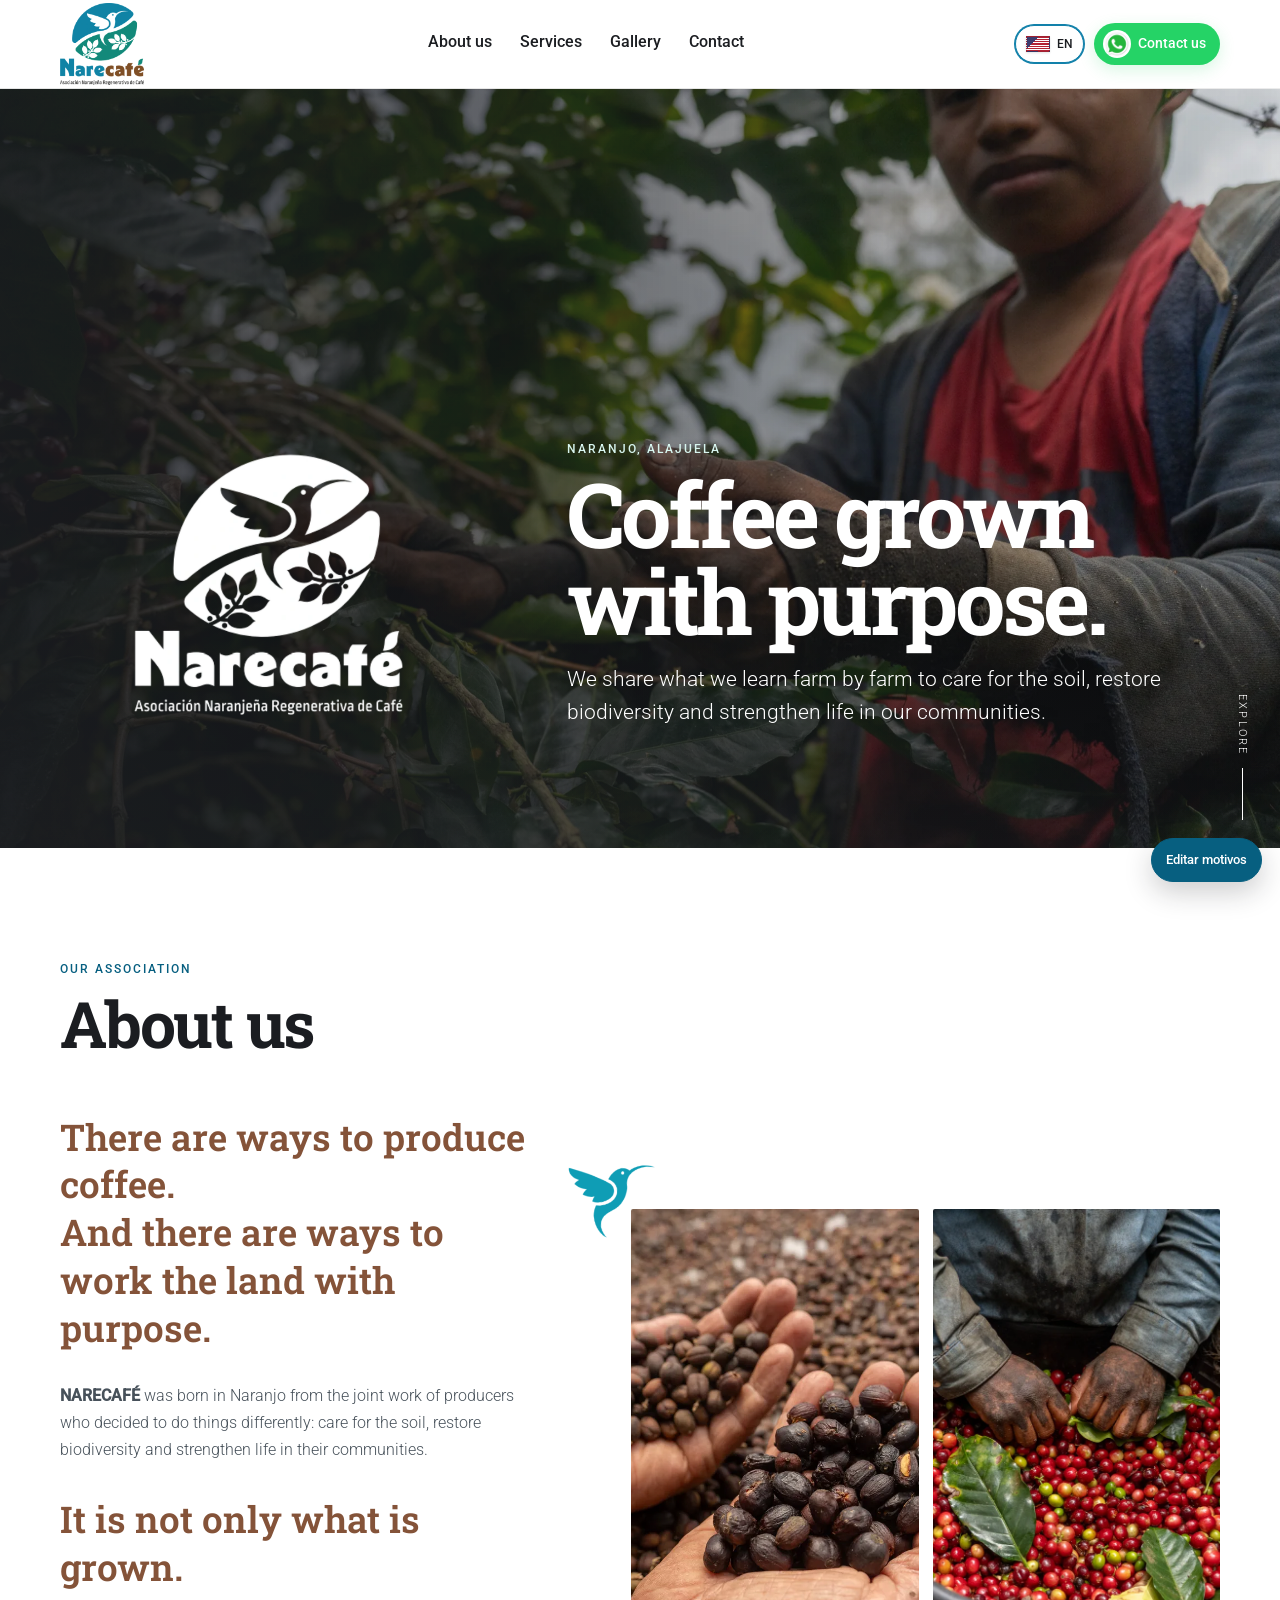
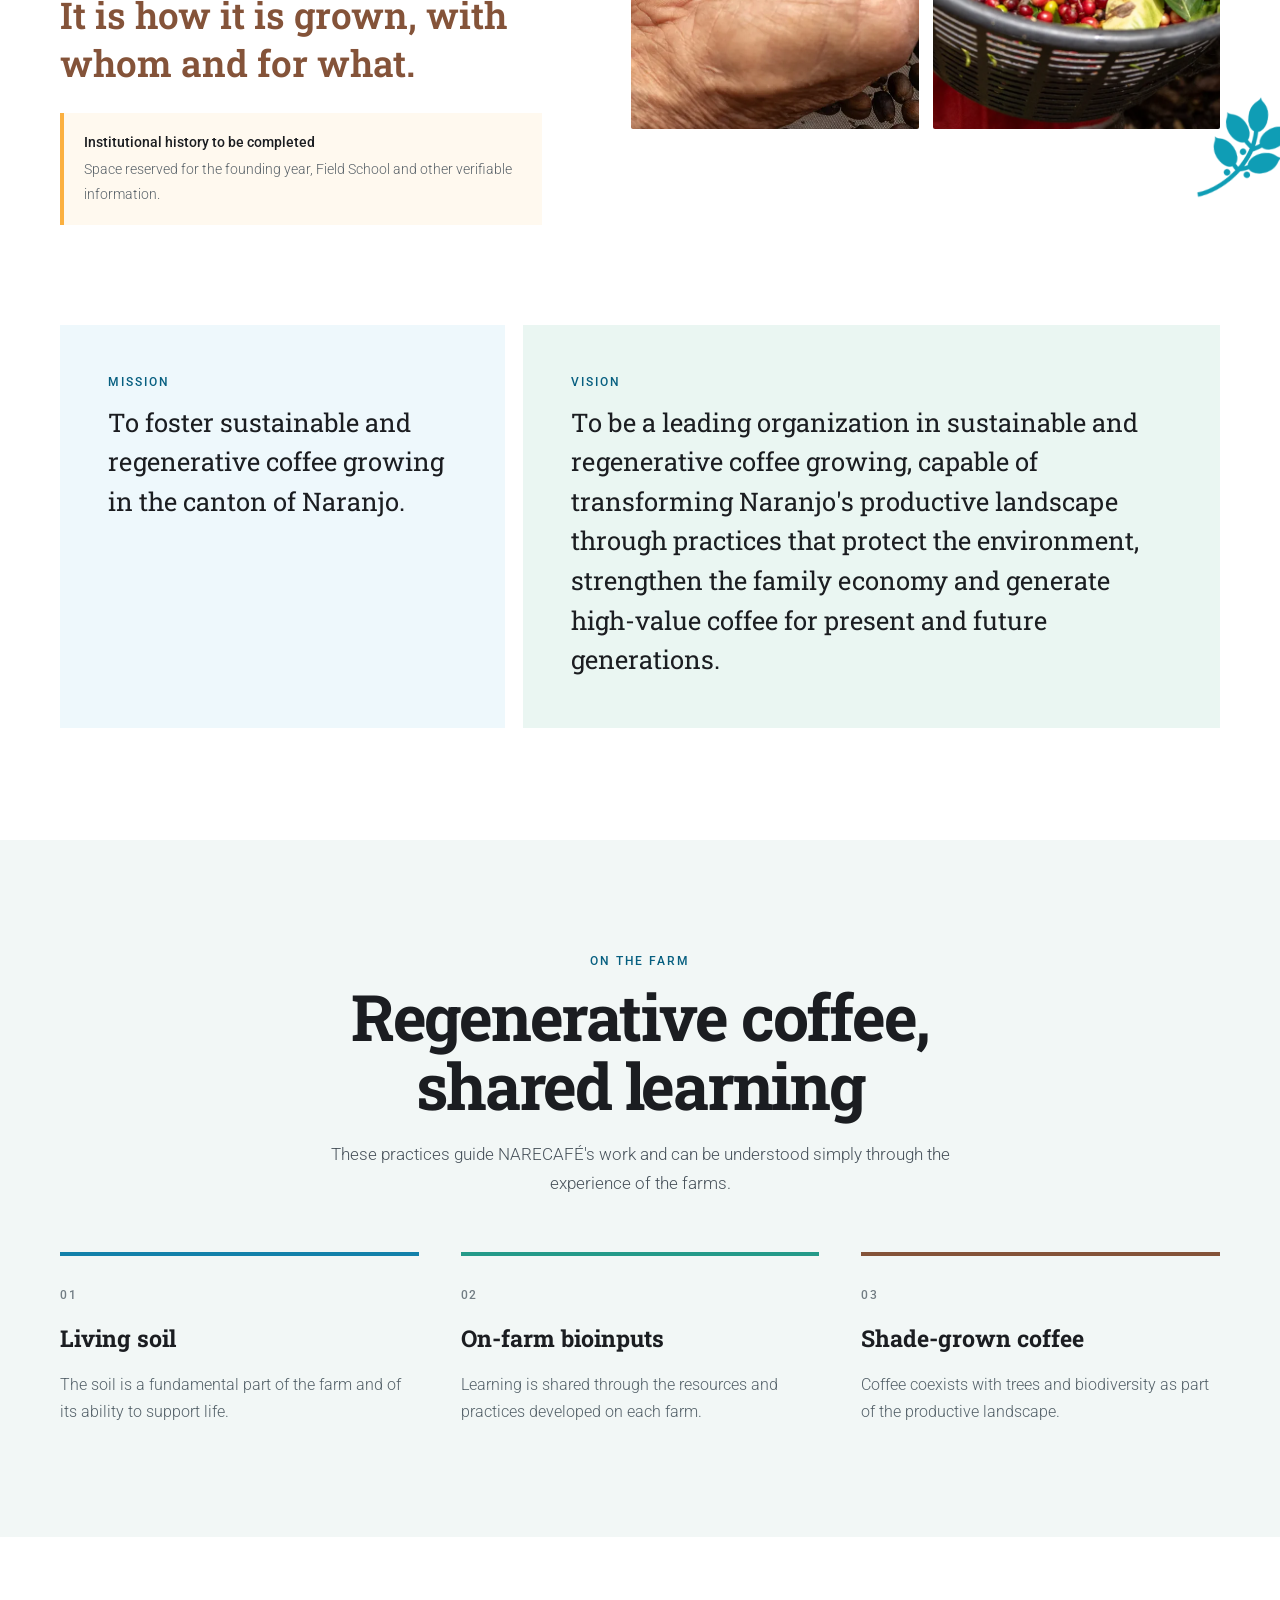
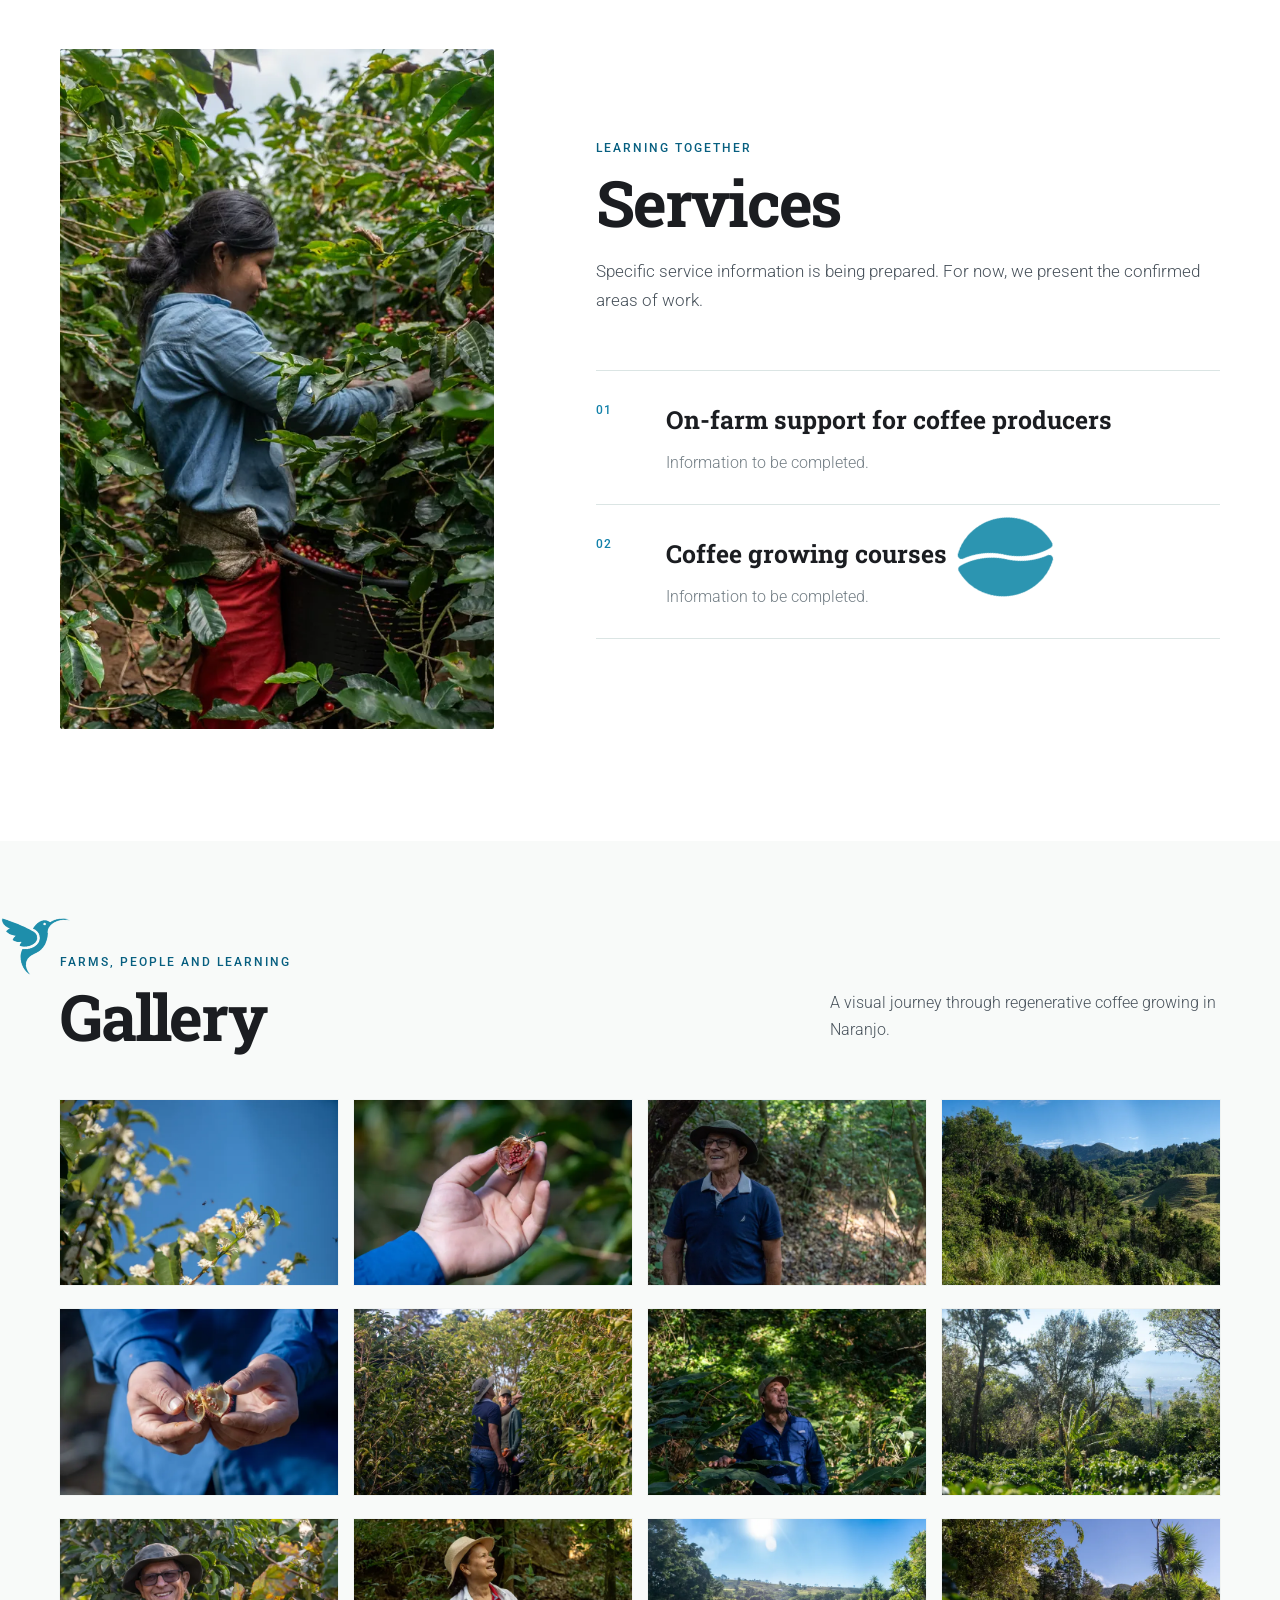
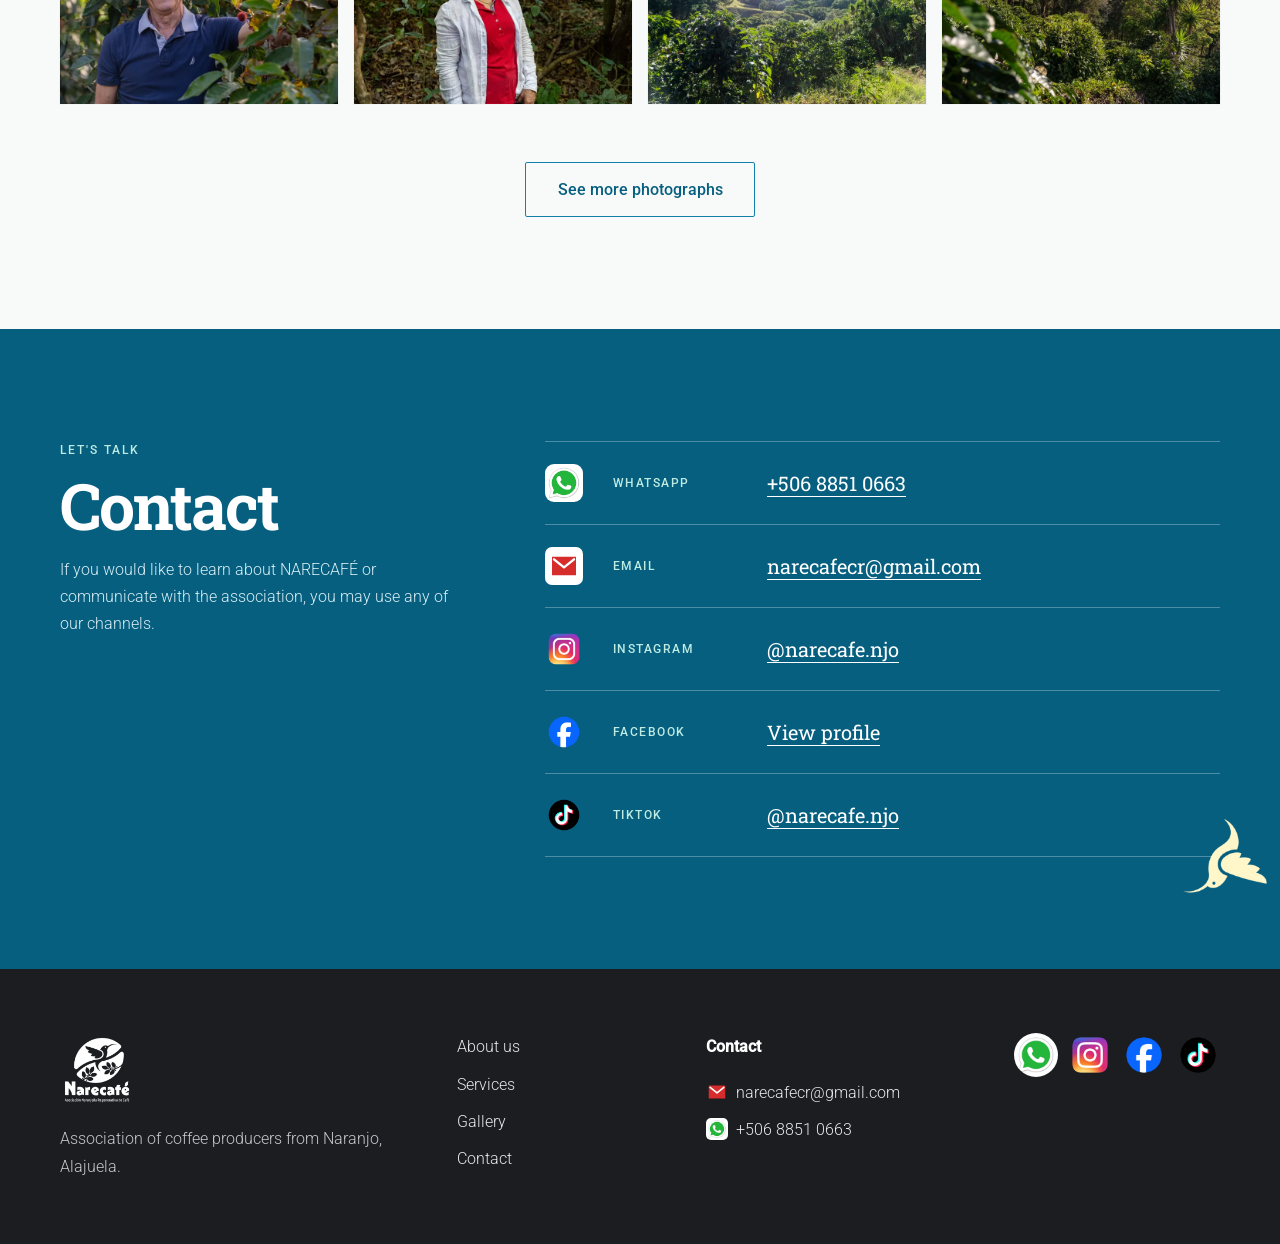
==== commit 744eeb88: "Remove hero motif decoration Co-authored-by: Copilot <223556219+Copilot@users.noreply.github.com>" ====
--- a/index.html
+++ b/index.html
@@ -87,7 +87,6 @@
     <section class="hero" id="inicio" aria-labelledby="titulo-inicio">
       <img class="hero-photo" src="/assets/images/hero.webp" data-i18n-alt="heroAlt" alt="Personas reunidas alrededor de la cosecha de café en Naranjo" width="2000" height="1333" fetchpriority="high">
       <div class="hero-shade"></div>
-      <img class="hero-motif hero-motif-left" src="/assets/graphics/ramita.webp" alt="" aria-hidden="true">
       <div class="container hero-content">
         <img class="hero-logo reveal" src="/assets/images/logo-mark.webp" alt="" width="560" height="560">
         <div class="hero-copy reveal reveal-delay">
--- a/index.css
+++ b/index.css
@@ -426,12 +426,6 @@
     hue-rotate(121deg) brightness(92%) contrast(88%);
 }
 
-.hero-motif-left {
-  bottom: 20px;
-  left: 18px;
-  transform: rotate(-12deg);
-}
-
 .hero-content {
   display: grid;
   grid-template-columns: minmax(260px, 0.78fr) minmax(0, 1.22fr);
@@ -1343,10 +1337,6 @@
     opacity: 0.28;
   }
 
-  .hero-motif-left {
-    bottom: 12px;
-  }
-
   .hero-copy {
     justify-self: start;
   }
--- a/assets/motivos-narecafe.css
+++ b/assets/motivos-narecafe.css
@@ -15,13 +15,6 @@
   right: auto;
   bottom: auto;
   transform: rotate(5deg);
-}
-.hero-motif-left {
-  position: absolute;
-  left: 20px;
-  top: 634px;
-  right: auto;
-  bottom: auto;
 }
 .service-motif {
   position: absolute;
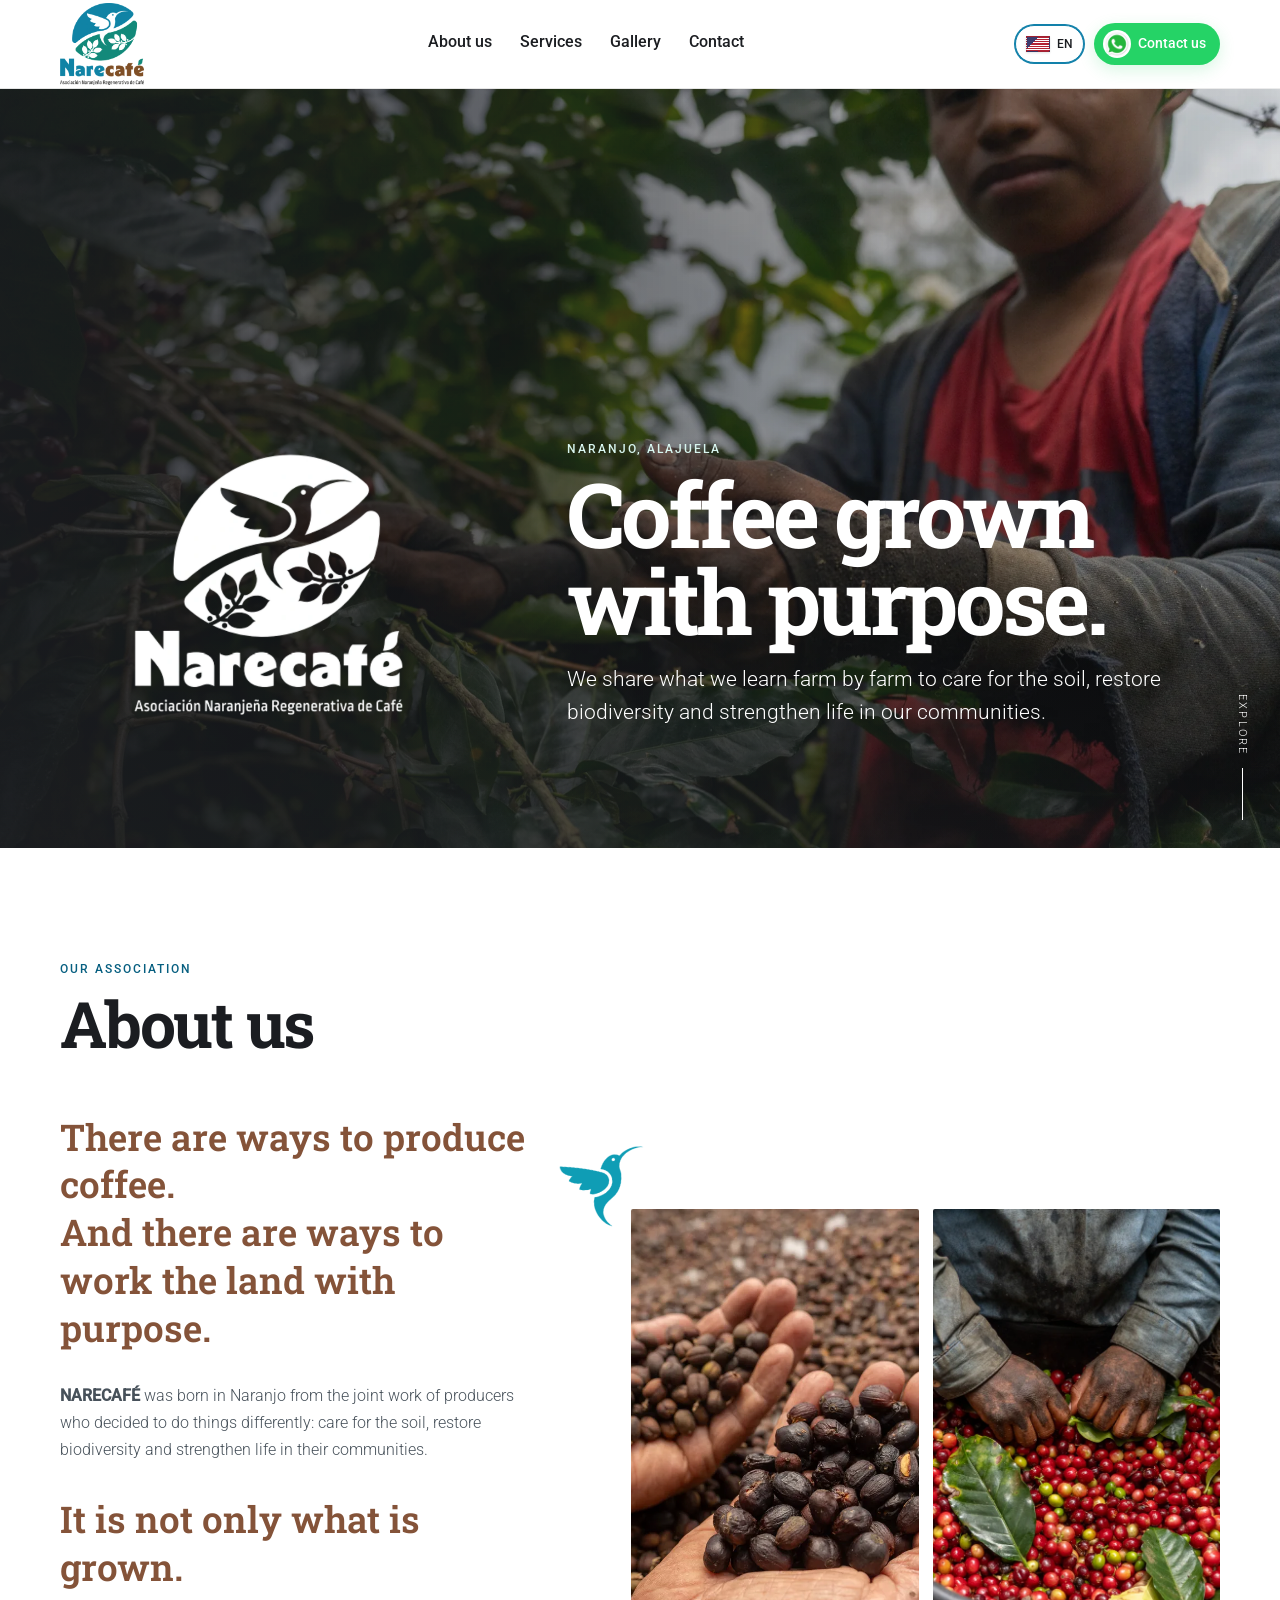
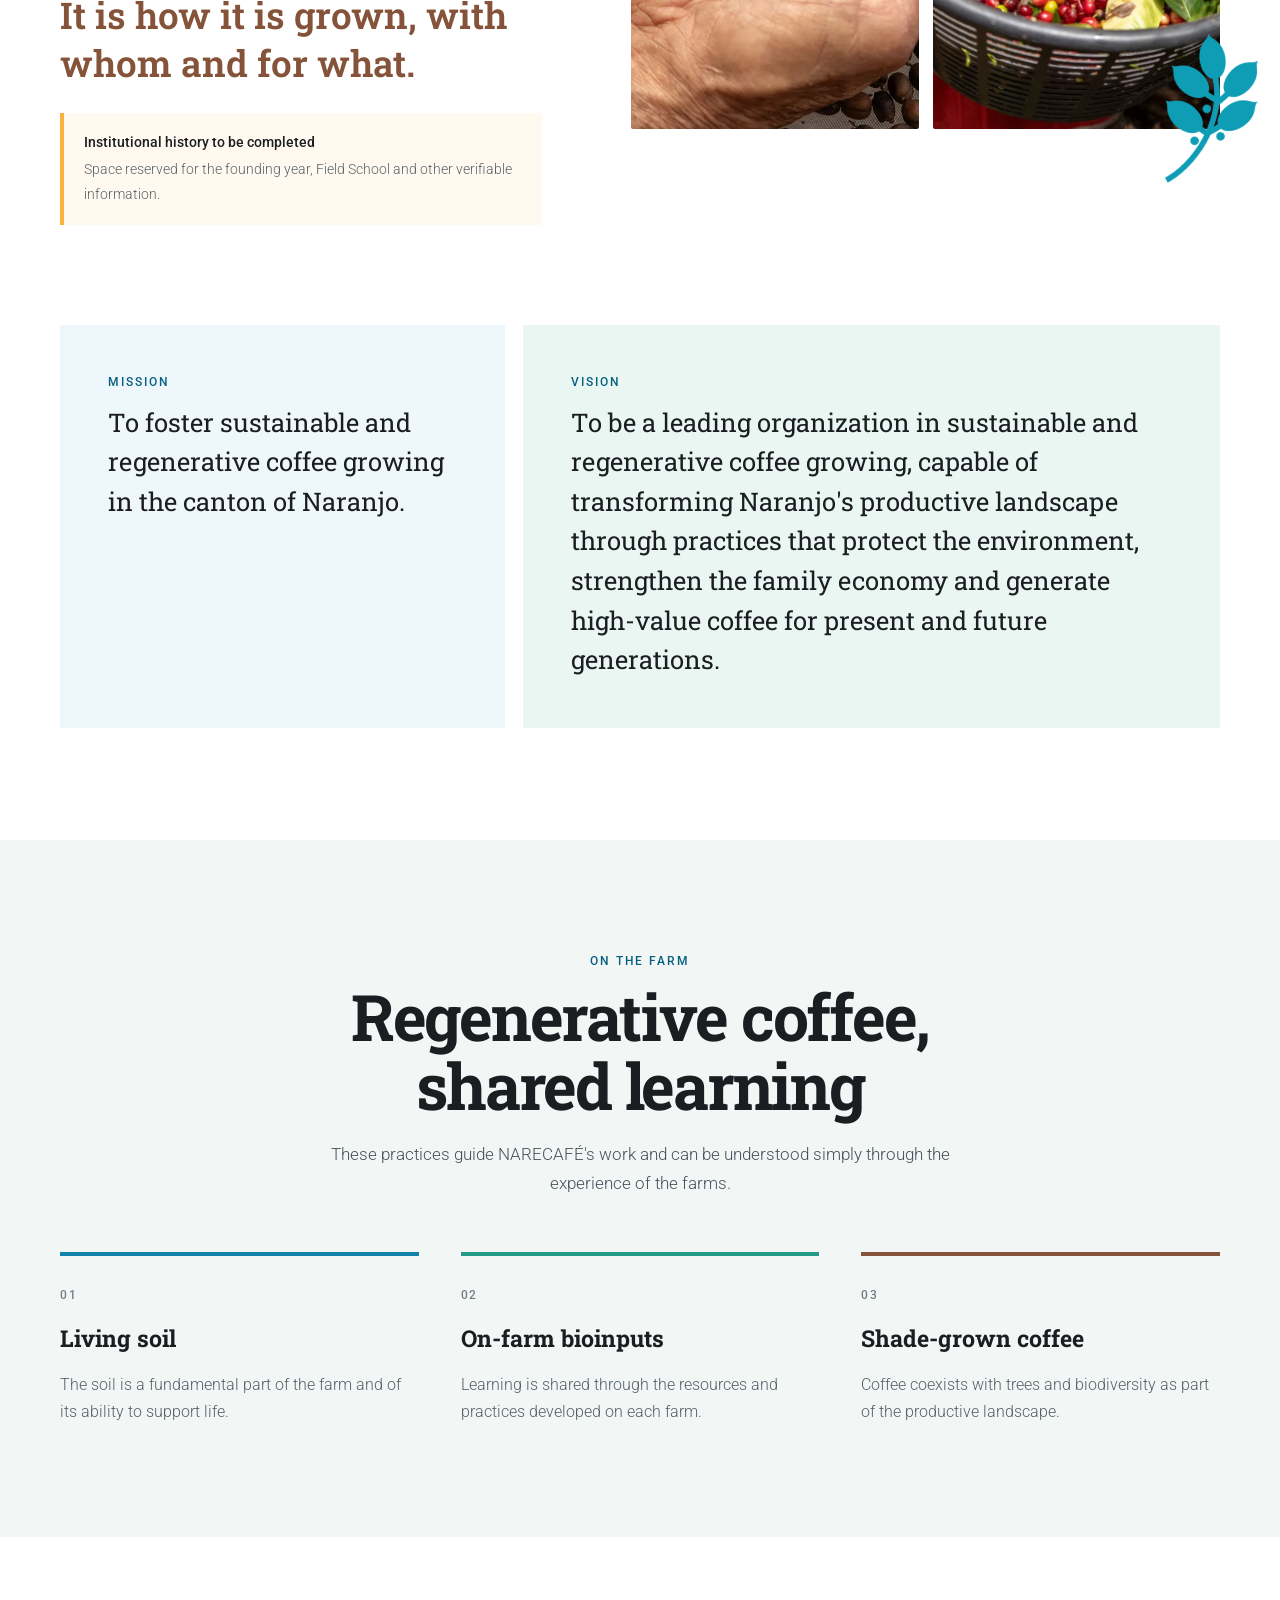
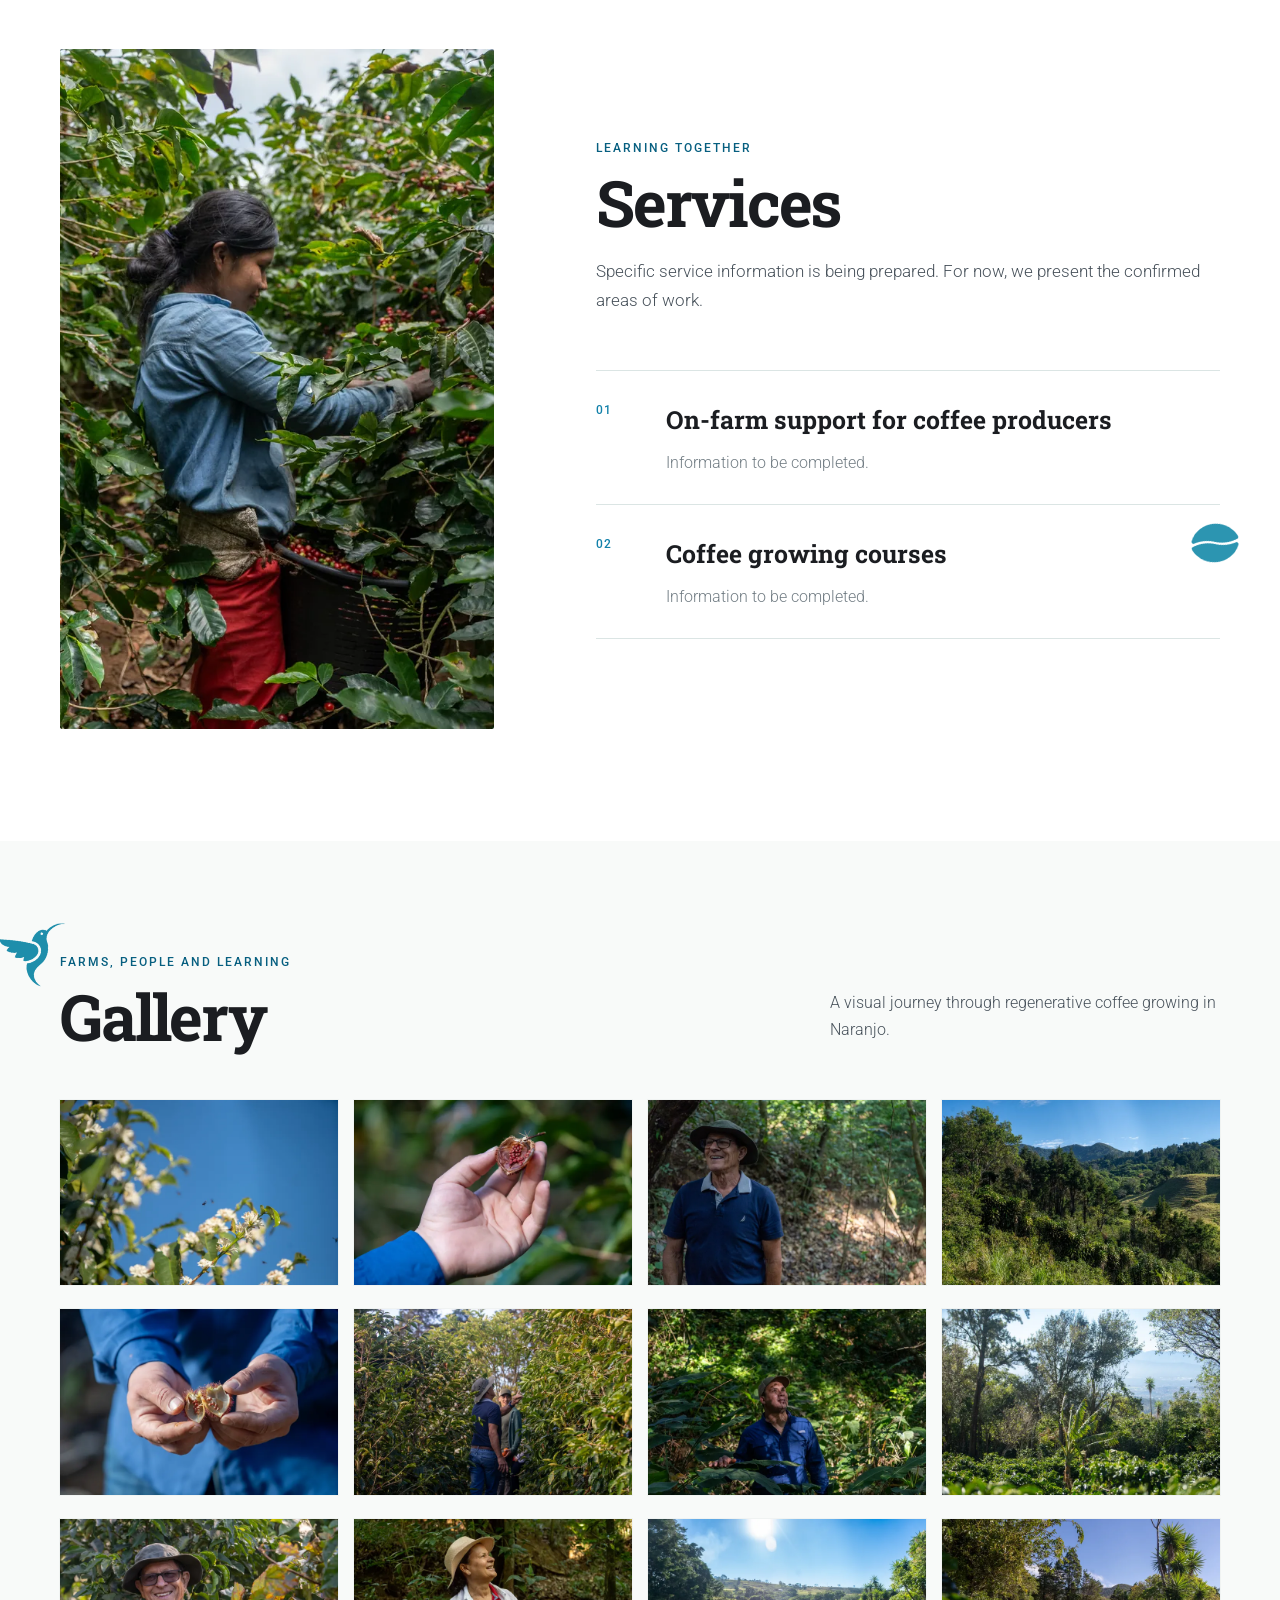
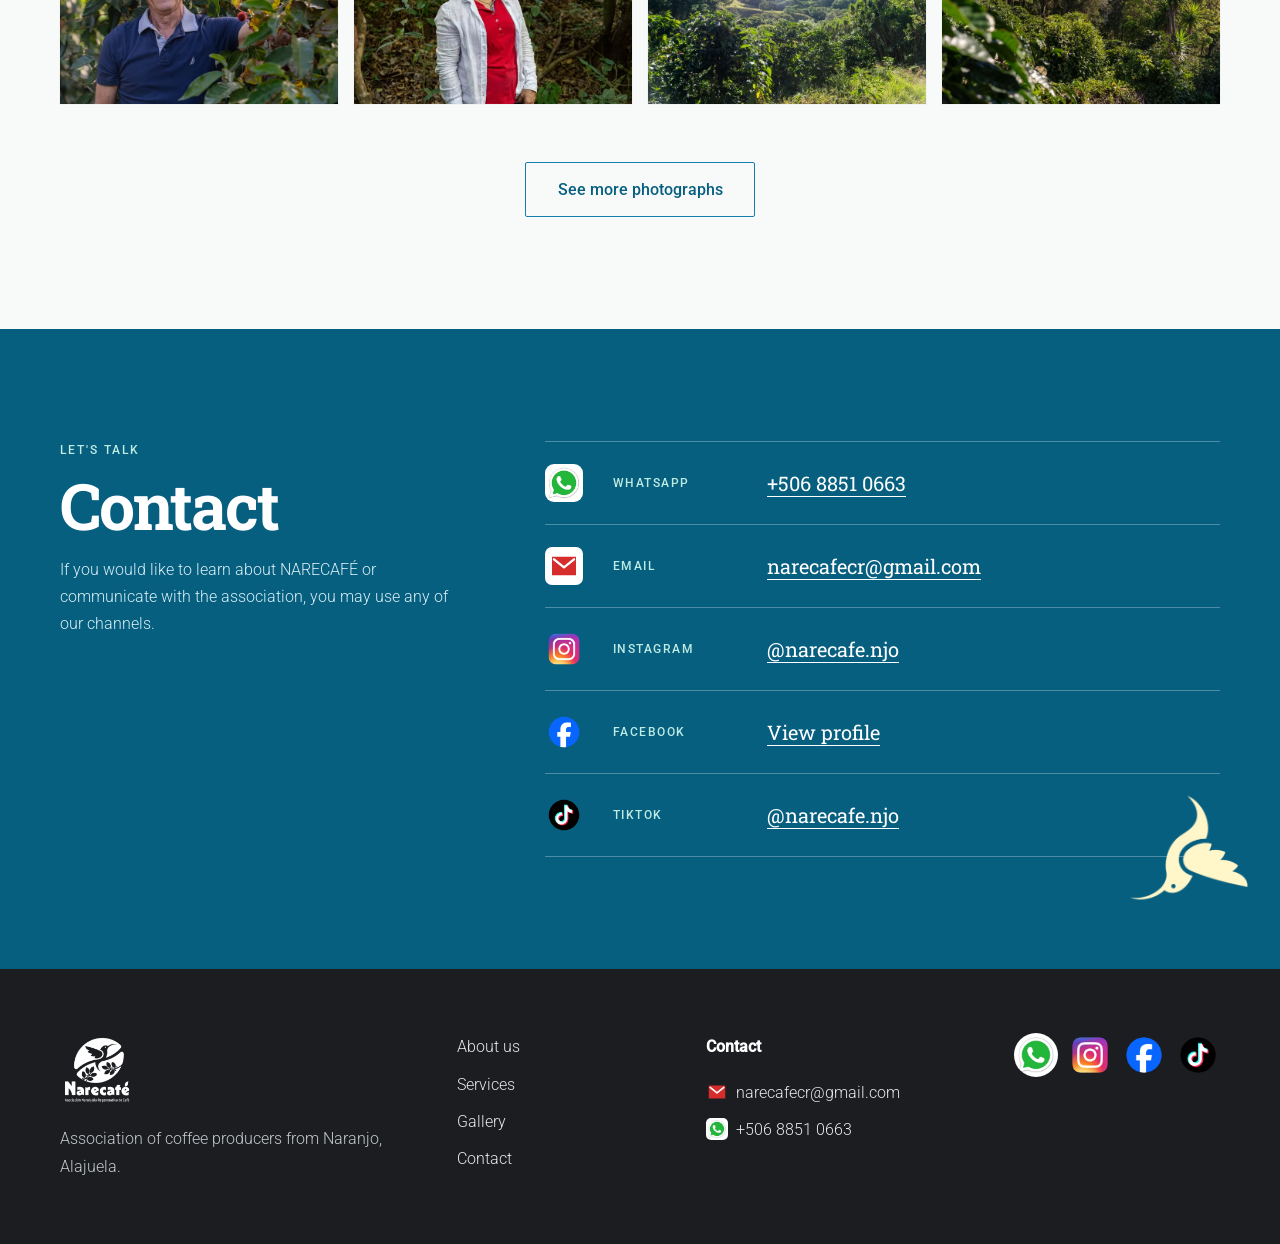
==== commit c06e8a6e: "Place brand motifs manually in permanent CSS Co-authored-by: Copilot <223556219+Copilot@users.norepl" ====
--- a/index.html
+++ b/index.html
@@ -23,12 +23,9 @@
   <link rel="icon" type="image/png" href="/assets/icons/favicon.png">
   <link rel="apple-touch-icon" href="/assets/icons/apple-touch-icon.png">
   <link rel="stylesheet" href="/index.css">
-  <link rel="stylesheet" href="/motif-editor.css">
-  <link rel="stylesheet" href="/assets/motivos-narecafe.css">
   <script>document.documentElement.classList.add('js');</script>
   <script src="/translations.js" defer></script>
   <script src="/index.js" defer></script>
-  <script src="/motif-editor.js" defer></script>
 </head>
 <body>
   <a class="skip-link" href="#contenido" data-i18n="skip">Saltar al contenido</a>
--- a/index.css
+++ b/index.css
@@ -592,15 +592,16 @@
 }
 
 .story-motif-hummingbird {
-  top: -42px;
-  left: 50%;
+  top: -58px;
+  left: -68px;
   width: 86px;
   transform: rotate(-8deg);
 }
 
 .story-motif-ramita {
-  bottom: -38px;
-  left: -42px;
+  right: -46px;
+  bottom: -44px;
+  left: auto;
   width: 116px;
   transform: rotate(-12deg);
 }
@@ -750,9 +751,9 @@
 
 .service-motif {
   position: absolute;
-  right: -8px;
-  top: 30px;
-  width: 38px;
+  right: -18px;
+  top: 18px;
+  width: 46px;
   height: auto;
   opacity: 0.85;
   pointer-events: none;
@@ -799,8 +800,9 @@
 
 .gallery-motif {
   position: absolute;
-  top: -16px;
-  right: -74px;
+  top: -26px;
+  right: auto;
+  left: -58px;
   width: 68px;
   height: auto;
   pointer-events: none;
@@ -905,8 +907,8 @@
 
 .contact-motif {
   position: absolute;
-  right: -48px;
-  bottom: -58px;
+  right: -28px;
+  bottom: -42px;
   z-index: 2;
   width: 118px;
   height: auto;
@@ -1373,21 +1375,28 @@
   }
 
   .story-motif-hummingbird {
+    top: -42px;
+    left: -18px;
     width: 58px;
   }
 
   .story-motif-ramita {
+    right: -18px;
+    bottom: -32px;
+    left: auto;
     width: 72px;
   }
 
   .service-motif {
     right: -8px;
+    top: 12px;
     width: 38px;
   }
 
   .gallery-motif {
-    top: -8px;
-    right: -48px;
+    top: -18px;
+    right: auto;
+    left: -42px;
     width: 48px;
   }
 
